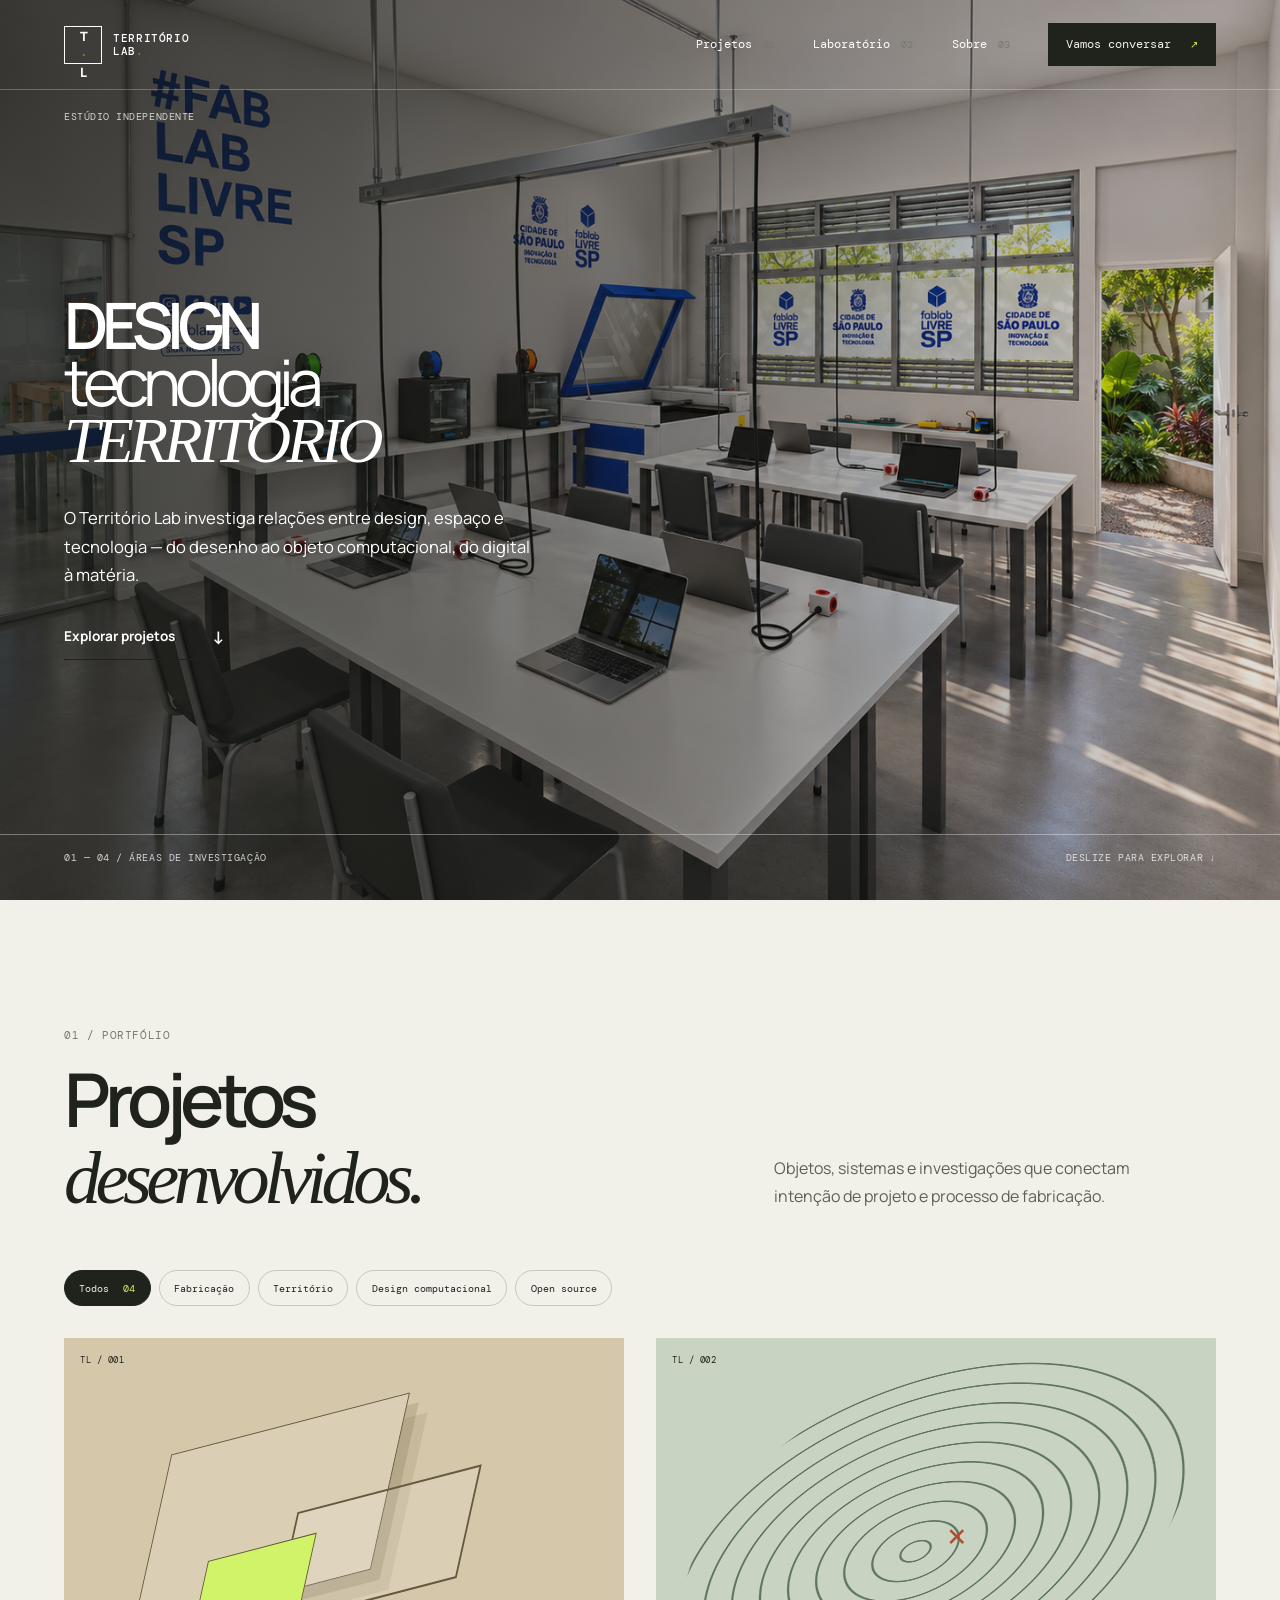
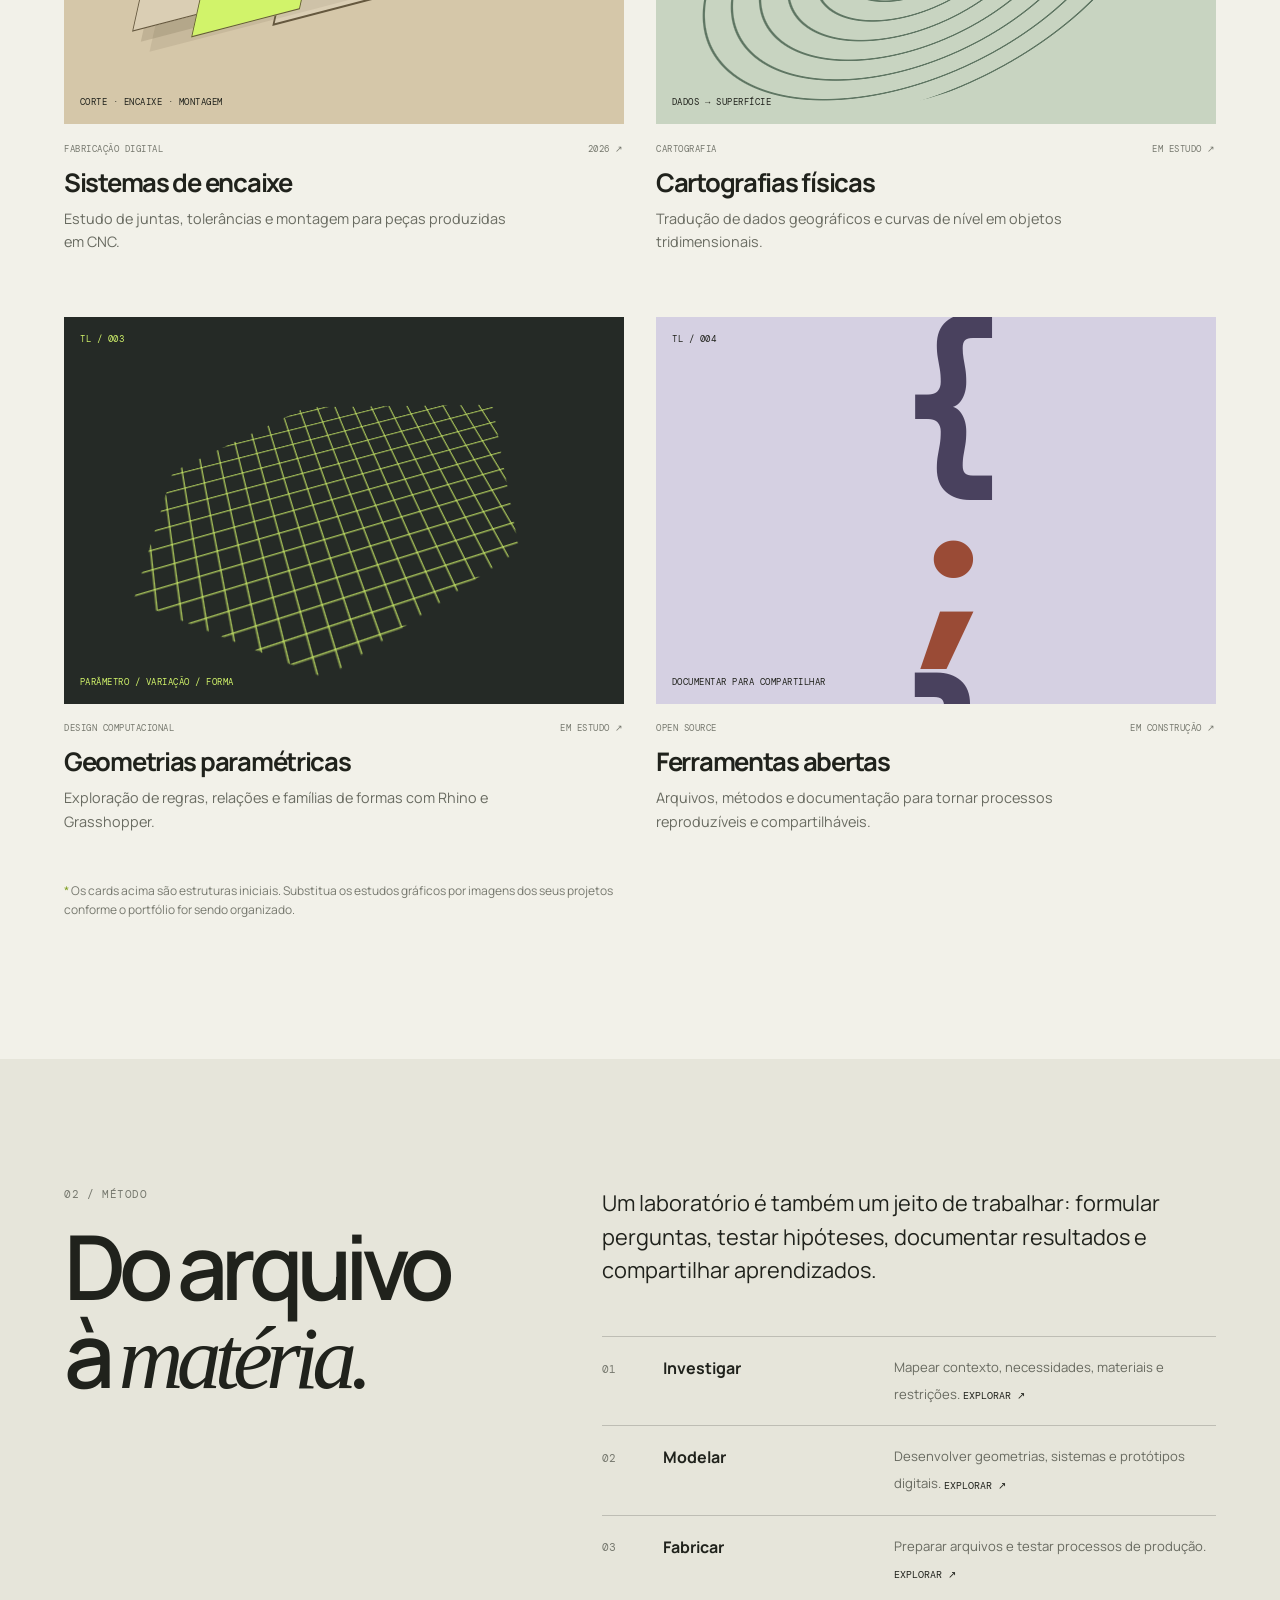
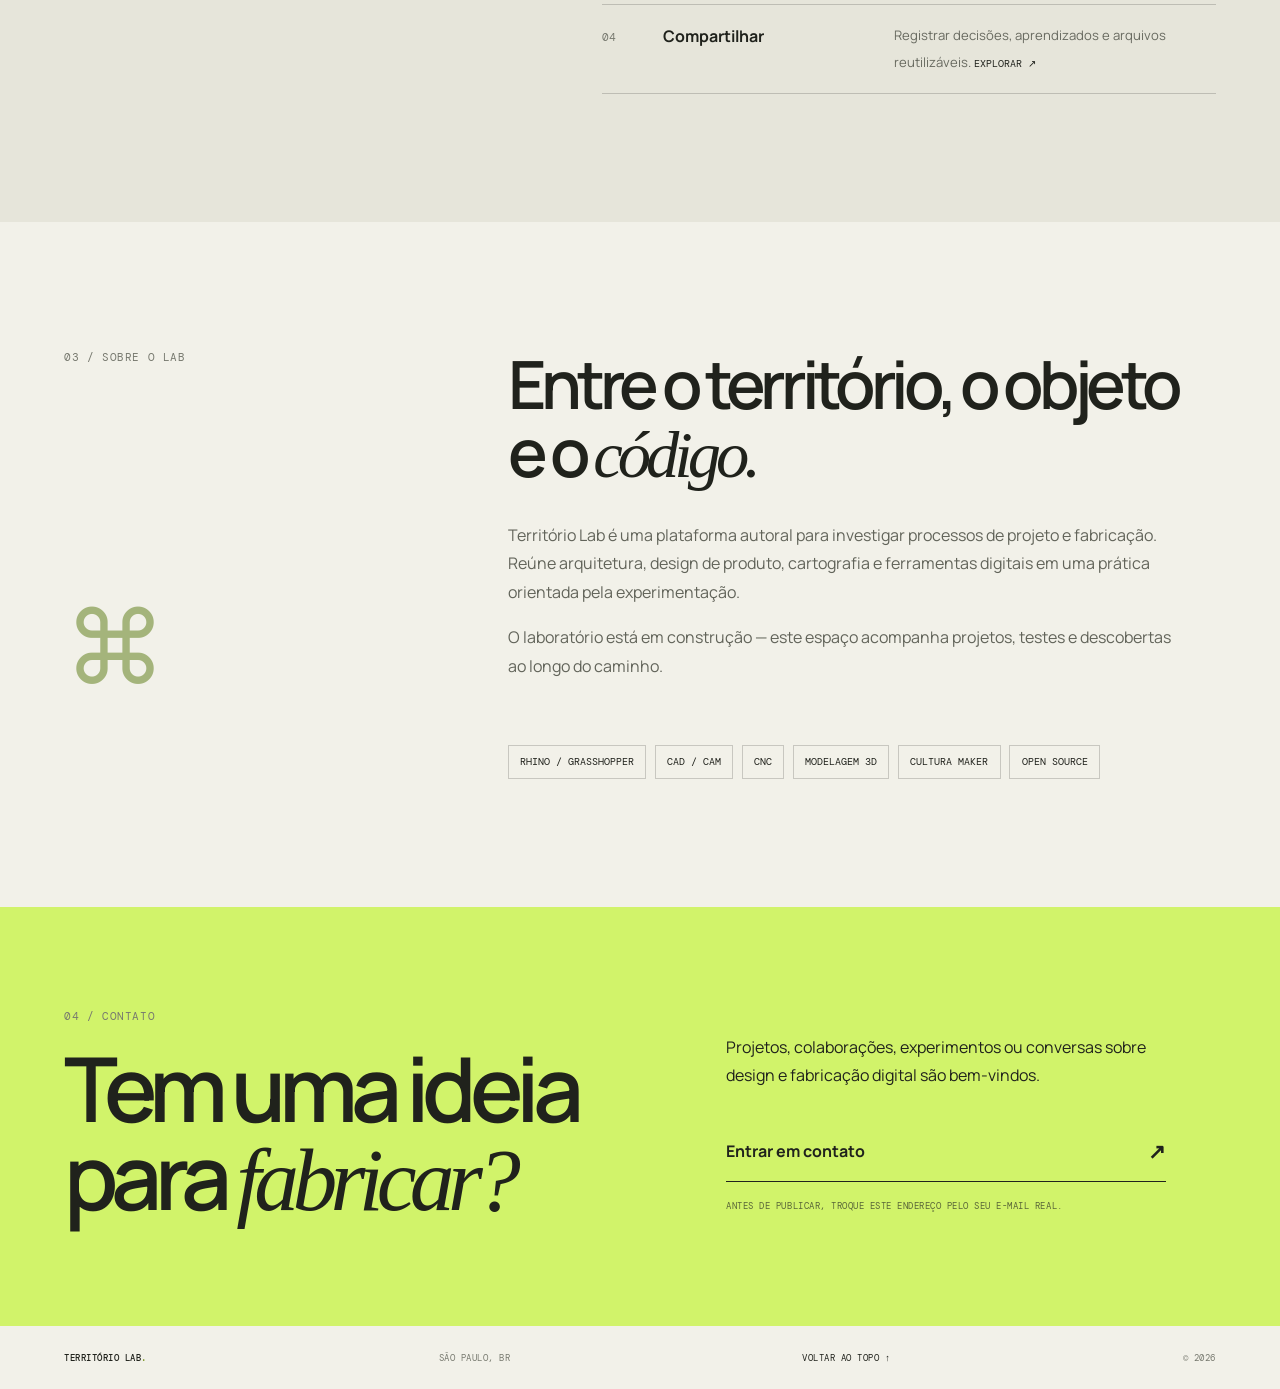
==== index.html @ dcf8004b "Update index.html" ====
<!doctype html>
<html lang="pt-BR">
<head>
  <meta charset="utf-8">
  <meta name="viewport" content="width=device-width, initial-scale=1">
  <meta name="description" content="Território Lab — estúdio independente de design, fabricação digital e experimentação computacional.">
  <meta name="theme-color" content="#171914">
  <title>Território Lab — Design, território e fabricação</title>
  <link rel="stylesheet" href="style.css">
  <script src="script.js" defer></script>
</head>
<body>
  <a class="skip-link" href="#conteudo">Pular para o conteúdo</a>

  <header class="site-header">
    <a class="brand" href="#inicio" aria-label="Território Lab — início">
      <span class="brand-mark" aria-hidden="true">T<span>·</span>L</span>
      <span class="brand-name">TERRITÓRIO<br>LAB<span class="brand-period">.</span></span>
    </a>

    <button class="menu-toggle" type="button" aria-expanded="false" aria-controls="site-nav">
      <span class="menu-toggle-lines" aria-hidden="true"></span>
      <span class="sr-only">Abrir menu</span>
    </button>

    <nav class="site-nav" id="site-nav" aria-label="Navegação principal">
      <a href="#projetos">Projetos <span>01</span></a>
      <a href="#laboratorio">Laboratório <span>02</span></a>
      <a href="#sobre">Sobre <span>03</span></a>
      <a class="nav-contact" href="#contato">Vamos conversar <span aria-hidden="true">↗</span></a>
    </nav>
  </header>

  <main id="conteudo">
    <section class="hero section-shell" id="inicio">
      <div class="hero-topline"><span>ESTÚDIO INDEPENDENTE</span></div>
      <div class="hero-grid">
        <div class="hero-copy">
          <h1>DESIGN<br><span>tecnologia</span><br><em>TERRITÓRIO</em></h1>
          <p class="hero-description">O Território Lab investiga relações entre design, espaço e tecnologia — do desenho ao objeto computacional, do digital à matéria.</p>
          <a class="text-link" href="#projetos">Explorar projetos <span aria-hidden="true">↓</span></a>
        </div>
      </div>
      <div class="hero-bottomline"><span>01 — 04 / ÁREAS DE INVESTIGAÇÃO</span><span>DESLIZE PARA EXPLORAR <span aria-hidden="true">↓</span></span></div>
    </section>

    <section class="projects section-shell section-block" id="projetos">
      <div class="section-heading">
        <div><p class="eyebrow">01 / PORTFÓLIO</p><h2>Projetos<em><br>desenvolvidos.</em></h2></div>
        <p class="section-intro">Objetos, sistemas e investigações que conectam intenção de projeto e processo de fabricação.</p>
      </div>

      <div class="project-filters" role="group" aria-label="Filtrar projetos por área">
        <button class="filter-button is-active" type="button" data-filter="todos" aria-pressed="true">Todos <span>04</span></button>
        <button class="filter-button" type="button" data-filter="espaços STEAM" aria-pressed="false">Fabricação</button>
        <button class="filter-button" type="button" data-filter="fabricação CNC" aria-pressed="false">Território</button>
        <button class="filter-button" type="button" data-filter="inovação" aria-pressed="false">Design computacional</button>
        <button class="filter-button" type="button" data-filter="dados" aria-pressed="false">Open source</button>
      </div>

      <div class="project-grid" id="project-grid">
        <article class="project-card" data-category="espaços STEAM">
          <a class="project-link" href="projetos/sistemas-de-encaixe.html" aria-label="Saiba mais sobre sistemas de encaixe CNC">
            <div class="project-art art-cnc"><span class="art-index">TL / 001</span><div class="cnc-shape shape-a"></div><div class="cnc-shape shape-b"></div><div class="cnc-shape shape-c"></div><span class="art-caption">CORTE · ENCAIXE · MONTAGEM</span></div>
            <div class="project-meta"><span>FABRICAÇÃO DIGITAL</span><span>2026 ↗</span></div>
            <h3>Sistemas de encaixe</h3><p>Estudo de juntas, tolerâncias e montagem para peças produzidas em CNC.</p>
          </a>
        </article>
        <article class="project-card" data-category="fabricação CNC">
          <a class="project-link" href="projetos/cartografias-fisicas.html" aria-label="Saiba mais sobre cartografias físicas">
            <div class="project-art art-map"><span class="art-index">TL / 002</span><div class="map-rings"></div><span class="map-pin">×</span><span class="art-caption">DADOS → SUPERFÍCIE</span></div>
            <div class="project-meta"><span>CARTOGRAFIA</span><span>EM ESTUDO ↗</span></div>
            <h3>Cartografias físicas</h3><p>Tradução de dados geográficos e curvas de nível em objetos tridimensionais.</p>
          </a>
        </article>
        <article class="project-card" data-category="inovação">
          <a class="project-link" href="projetos/geometrias-parametricas.html" aria-label="Saiba mais sobre geometrias paramétricas">
            <div class="project-art art-parametric"><span class="art-index">TL / 003</span><div class="parametric-grid"></div><span class="art-caption">PARÂMETRO / VARIAÇÃO / FORMA</span></div>
            <div class="project-meta"><span>DESIGN COMPUTACIONAL</span><span>EM ESTUDO ↗</span></div>
            <h3>Geometrias paramétricas</h3><p>Exploração de regras, relações e famílias de formas com Rhino e Grasshopper.</p>
          </a>
        </article>
        <article class="project-card" data-category="dados">
          <a class="project-link" href="projetos/ferramentas-abertas.html" aria-label="Saiba mais sobre ferramentas abertas">
            <div class="project-art art-open"><span class="art-index">TL / 004</span><div class="open-symbol">{<span>;</span>}</div><span class="art-caption">DOCUMENTAR PARA COMPARTILHAR</span></div>
            <div class="project-meta"><span>OPEN SOURCE</span><span>EM CONSTRUÇÃO ↗</span></div>
            <h3>Ferramentas abertas</h3><p>Arquivos, métodos e documentação para tornar processos reproduzíveis e compartilháveis.</p>
          </a>
        </article>
      </div>
      <p class="projects-note"><span class="note-marker">*</span> Os cards acima são estruturas iniciais. Substitua os estudos gráficos por imagens dos seus projetos conforme o portfólio for sendo organizado.</p>
    </section>

    <section class="lab-section section-block" id="laboratorio">
      <div class="section-shell lab-layout">
        <div><p class="eyebrow">02 / MÉTODO</p><h2>Do arquivo<br>à <em>matéria.</em></h2></div>
        <div class="lab-content"><p class="lab-lead">Um laboratório é também um jeito de trabalhar: formular perguntas, testar hipóteses, documentar resultados e compartilhar aprendizados.</p>
          <div class="method-list">
            <a href="laboratorio/investigacao.html"><span>01</span><h3>Investigar</h3><p>Mapear contexto, necessidades, materiais e restrições. <b>Explorar ↗</b></p></a>
            <a href="laboratorio/modelagem.html"><span>02</span><h3>Modelar</h3><p>Desenvolver geometrias, sistemas e protótipos digitais. <b>Explorar ↗</b></p></a>
            <a href="laboratorio/fabricacao.html"><span>03</span><h3>Fabricar</h3><p>Preparar arquivos e testar processos de produção. <b>Explorar ↗</b></p></a>
            <a href="laboratorio/documentacao-aberta.html"><span>04</span><h3>Compartilhar</h3><p>Registrar decisões, aprendizados e arquivos reutilizáveis. <b>Explorar ↗</b></p></a>
          </div>
        </div>
      </div>
    </section>

    <section class="about section-shell section-block" id="sobre">
      <div class="about-index"><span class="eyebrow">03 / SOBRE O LAB</span><span class="about-symbol" aria-hidden="true">⌘</span></div>
      <div class="about-copy"><h2>Entre o território, o objeto e o <em>código.</em></h2><p>Território Lab é uma plataforma autoral para investigar processos de projeto e fabricação. Reúne arquitetura, design de produto, cartografia e ferramentas digitais em uma prática orientada pela experimentação.</p><p>O laboratório está em construção — este espaço acompanha projetos, testes e descobertas ao longo do caminho.</p></div>
      <div class="about-tags"><span>RHINO / GRASSHOPPER</span><span>CAD / CAM</span><span>CNC</span><span>MODELAGEM 3D</span><span>CULTURA MAKER</span><span>OPEN SOURCE</span></div>
    </section>

    <section class="contact-section" id="contato">
      <div class="section-shell contact-layout"><div><p class="eyebrow">04 / CONTATO</p><h2>Tem uma ideia<br>para <em>fabricar?</em></h2></div><div class="contact-copy"><p>Projetos, colaborações, experimentos ou conversas sobre design e fabricação digital são bem-vindos.</p><a class="contact-link" href="mailto:contato@territoriolab.com.br">Entrar em contato <span aria-hidden="true">↗</span></a><p class="contact-hint">Antes de publicar, troque este endereço pelo seu e-mail real.</p></div></div>
    </section>
  </main>

  <footer class="site-footer section-shell"><a class="footer-brand" href="#inicio">TERRITÓRIO LAB<span>.</span></a><span>SÃO PAULO, BR</span><a href="#inicio">VOLTAR AO TOPO ↑</a><span>© <span id="current-year">2026</span></span></footer>
</body>
</html>
---- style.css ----
@import url('https://fonts.googleapis.com/css2?family=DM+Mono:wght@400;500&family=Manrope:wght@400;500;600;700;800&display=swap');

:root{--ink:#20221c;--paper:#f2f1e9;--paper-deep:#e6e5da;--lime:#d1f36a;--muted:#77796f;--line:rgba(32,34,28,.2);--mono:'DM Mono',monospace;--sans:'Manrope',Arial,sans-serif;--gutter:clamp(1.2rem,5vw,5.5rem);}
*{box-sizing:border-box}html{scroll-behavior:smooth;scroll-padding-top:6rem}body{margin:0;background:var(--paper);color:var(--ink);font-family:var(--sans);-webkit-font-smoothing:antialiased}a{color:inherit;text-decoration:none}button{font:inherit}.section-shell{width:min(100%,1600px);margin-inline:auto;padding-inline:var(--gutter)}.section-block{padding-block:clamp(5rem,10vw,9rem)}.sr-only{position:absolute;width:1px;height:1px;padding:0;margin:-1px;overflow:hidden;clip:rect(0,0,0,0);white-space:nowrap;border:0}.skip-link{position:absolute;top:-5rem;left:1rem;background:var(--lime);padding:.8rem;z-index:100}.skip-link:focus{top:1rem}.eyebrow,.hero-topline,.hero-bottomline,.project-meta,.art-index,.art-caption,.project-filters,.site-footer,.visual-label,.coord,.brand-name,.contact-hint{font-family:var(--mono);font-size:.68rem;letter-spacing:.055em;text-transform:uppercase}.site-header{height:90px;padding-inline:var(--gutter);display:flex;align-items:center;justify-content:space-between;border-bottom:1px solid var(--line);position:relative;z-index:10}.brand{display:flex;align-items:center;gap:.7rem}.brand-mark{width:38px;height:38px;border:1px solid var(--ink);display:grid;place-items:center;font-size:.8rem;font-weight:800;letter-spacing:-.08em}.brand-mark span,.brand-period,.footer-brand span{color:#75921c}.brand-name{font-size:.69rem;line-height:1.15;font-weight:500}.site-nav{display:flex;align-items:center;gap:clamp(1rem,3vw,3rem)}.site-nav>a{font-family:var(--mono);font-size:.72rem}.site-nav>a span{color:var(--muted);font-size:.6rem;margin-left:.25rem}.site-nav .nav-contact{background:var(--ink);color:var(--paper);padding:.9rem 1.1rem}.site-nav .nav-contact span{color:var(--lime);margin-left:.8rem}.menu-toggle{display:none;background:none;border:0}.hero{padding-top:1.25rem}.hero-topline,.hero-bottomline{display:flex;justify-content:space-between;gap:1rem;color:var(--muted);font-size:.61rem}.live-dot:before{content:'';display:inline-block;width:6px;height:6px;border-radius:50%;background:#91b72e;margin:0 .5rem .05rem 0}.hero-grid{display:grid;grid-template-columns:1.05fr .95fr;gap:clamp(2rem,6vw,7rem);align-items:center;padding-block:clamp(3rem,7vw,7rem)}.hero-copy{padding-block:1rem}.hero-copy .eyebrow{margin-bottom:1.6rem}.hero h1{font-size:clamp(4rem,9.3vw,9rem);line-height:.88;letter-spacing:-.095em;font-weight:600;margin:0}.hero h1 span{font-weight:400}.hero h1 em,.section-heading h2 em,.lab-layout h2 em,.about-copy h2 em,.contact-layout h2 em{font-family:Georgia,serif;font-weight:400;letter-spacing:-.075em}.hero-description{font-size:clamp(1rem,1.3vw,1.15rem);line-height:1.7;max-width:470px;margin:2.2rem 0}.text-link{display:inline-flex;align-items:center;gap:2.3rem;border-bottom:1px solid var(--ink);padding-bottom:.65rem;font-size:.85rem;font-weight:700}.text-link span{font-size:1.1rem}.hero-visual{height:clamp(360px,42vw,590px);position:relative;overflow:hidden;background:var(--ink);color:var(--lime);isolation:isolate}.hero-visual:before{content:'';position:absolute;inset:0;background-image:linear-gradient(rgba(209,243,106,.09) 1px,transparent 1px),linear-gradient(90deg,rgba(209,243,106,.09) 1px,transparent 1px);background-size:26px 26px;mask-image:linear-gradient(135deg,black,transparent 90%)}.visual-label{position:absolute;z-index:3;font-size:.57rem}.label-top{top:1.2rem;left:1.2rem}.label-bottom{bottom:1.2rem;left:1.2rem}.contour{position:absolute;width:85%;aspect-ratio:1;border:1px solid var(--lime);border-radius:44% 56% 62% 38% / 45% 35% 65% 55%;left:12%;top:17%;transform:rotate(28deg)}.contour-one{box-shadow:0 0 0 18px rgba(209,243,106,.03),0 0 0 36px rgba(209,243,106,.03)}.contour-two{width:70%;left:20%;top:24%;transform:rotate(65deg);border-radius:53% 47% 34% 66% / 59% 42% 58% 41%}.contour-three{width:53%;left:29%;top:33%;transform:rotate(-15deg);border-radius:60% 40% 53% 47% / 36% 61% 39% 64%}.axis{position:absolute;background:rgba(209,243,106,.45)}.axis-x{height:1px;left:0;right:0;top:53%}.axis-y{width:1px;top:0;bottom:0;left:53%}.coord{position:absolute;font-size:.58rem}.coord-a{top:53.5%;left:1rem}.coord-b{right:1rem;top:1.2rem;writing-mode:vertical-rl}.visual-cross{position:absolute;font-size:1.3rem}.cross-a{top:22%;left:25%}.cross-b{bottom:24%;right:21%}.visual-stamp{position:absolute;right:1.4rem;bottom:1.5rem;border:1px solid var(--lime);width:75px;height:75px;display:flex;align-items:center;justify-content:center;flex-direction:column;font-size:1.3rem;line-height:1;font-weight:700;transform:rotate(-8deg)}.visual-stamp small{font: .48rem var(--mono);margin-top:.4rem}.hero-bottomline{padding-block:1rem;border-top:1px solid var(--line)}.section-heading{display:grid;grid-template-columns:1.2fr .8fr;gap:3rem;align-items:end;margin-bottom:3.5rem}.eyebrow{color:var(--muted);margin:0 0 1.3rem}.section-heading h2,.lab-layout h2,.contact-layout h2{font-size:clamp(2.7rem,5.8vw,5.6rem);letter-spacing:-.08em;line-height:.98;font-weight:600;margin:0}.section-intro{max-width:390px;line-height:1.75;color:#5e6057;margin:0 0 .25rem}.project-filters{display:flex;flex-wrap:wrap;gap:.5rem;margin-bottom:2rem}.filter-button{border:1px solid var(--line);background:transparent;padding:.65rem .9rem;border-radius:99px;font-size:.65rem;cursor:pointer;color:var(--ink)}.filter-button span{color:var(--muted);margin-left:.5rem}.filter-button:hover,.filter-button.is-active{background:var(--ink);color:var(--paper);border-color:var(--ink)}.filter-button.is-active span{color:var(--lime)}.project-grid{display:grid;grid-template-columns:repeat(2,minmax(0,1fr));gap:3.5rem 1.25rem}.project-card{min-width:0}.project-card[hidden]{display:none}.project-link{display:block}.project-art{aspect-ratio:1.35;position:relative;overflow:hidden;background:#d9d9ca}.art-index{position:absolute;left:1rem;top:1rem;z-index:2;font-size:.58rem}.art-caption{position:absolute;bottom:1rem;left:1rem;z-index:2;font-size:.56rem}.art-cnc{background:#d5c7a9}.cnc-shape{position:absolute;border:1px solid #65583e;background:rgba(255,255,255,.12);transform:skewY(-27deg) rotate(14deg)}.shape-a{width:44%;height:42%;left:15%;top:24%;box-shadow:12px 12px 0 rgba(76,63,38,.15),24px 24px 0 rgba(76,63,38,.1)}.shape-b{width:34%;height:27%;left:39%;top:40%;border-width:2px}.shape-c{width:20%;height:18%;left:24%;top:55%;background:var(--lime);border-color:#65583e}.art-map{background:#c8d4c1}.map-rings{position:absolute;inset:10%;border-radius:50%;background:repeating-radial-gradient(ellipse at 45% 53%,transparent 0 12px,rgba(38,67,48,.65) 13px 14px,transparent 15px 25px);transform:rotate(-25deg) scaleX(1.2)}.map-pin{position:absolute;left:52%;top:44%;font-size:2.5rem;color:#b54b2b}.art-parametric{background:#252a26;color:var(--lime)}.parametric-grid{position:absolute;inset:13%;background:repeating-linear-gradient(0deg,transparent 0 18px,rgba(209,243,106,.7) 19px 20px),repeating-linear-gradient(90deg,transparent 0 18px,rgba(209,243,106,.7) 19px 20px);clip-path:polygon(50% 0,100% 22%,85% 82%,35% 100%,0 60%,12% 15%);transform:perspective(400px) rotateX(28deg) rotateZ(-18deg)}.art-open{background:#d5d0e2}.open-symbol{position:absolute;inset:0;display:grid;place-items:center;font:600 clamp(6rem,14vw,12rem)/1 var(--mono);letter-spacing:-.15em;color:#49415e}.open-symbol span{color:#9a4b36}.project-meta{display:flex;justify-content:space-between;gap:1rem;color:var(--muted);font-size:.58rem;margin-top:1.15rem}.project-card h3{font-size:clamp(1.3rem,2vw,1.8rem);letter-spacing:-.05em;margin:.65rem 0 .45rem}.project-card p{color:#696b61;line-height:1.6;font-size:.9rem;max-width:460px;margin:0}.project-link:hover h3{text-decoration:underline;text-decoration-thickness:1px;text-underline-offset:4px}.projects-note{font-size:.75rem;color:var(--muted);line-height:1.6;margin-top:3rem;max-width:600px}.note-marker{color:#7d9e20}.lab-section{background:var(--paper-deep)}.lab-layout{display:grid;grid-template-columns:.8fr 1.2fr;gap:clamp(3rem,10vw,10rem)}.lab-layout h2{font-size:clamp(3.5rem,7vw,7rem)}.lab-lead{font-size:clamp(1.1rem,1.7vw,1.5rem);line-height:1.55;max-width:650px;margin:0 0 3rem}.method-list{border-top:1px solid var(--line)}.method-list>div{display:grid;grid-template-columns:45px .8fr 1.2fr;gap:1rem;align-items:start;padding:1.25rem 0;border-bottom:1px solid var(--line)}.method-list>div>span{font: .68rem var(--mono);color:var(--muted);padding-top:.3rem}.method-list h3{font-size:1rem;margin:0}.method-list p{font-size:.82rem;color:#686a60;line-height:1.6;margin:0}.about{display:grid;grid-template-columns:.65fr 1.35fr;gap:2rem 8vw}.about-index{display:flex;flex-direction:column;justify-content:space-between;align-items:flex-start}.about-symbol{font-size:clamp(4rem,8vw,8rem);font-weight:400;color:#a4b47b;line-height:1}.about-copy h2{font-size:clamp(2.5rem,5.2vw,5rem);line-height:1.02;letter-spacing:-.08em;font-weight:600;margin:0 0 2rem}.about-copy p{font-size:1rem;line-height:1.8;color:#62645a;max-width:670px}.about-tags{grid-column:2;display:flex;flex-wrap:wrap;gap:.55rem;margin-top:1rem}.about-tags span{font: .61rem var(--mono);border:1px solid var(--line);padding:.6rem .7rem}.contact-section{background:var(--lime);padding-block:clamp(4rem,8vw,8rem)}.contact-layout{display:grid;grid-template-columns:1.1fr .9fr;gap:4rem;align-items:end}.contact-layout h2{font-size:clamp(3.5rem,7vw,7rem)}.contact-copy>p{max-width:440px;line-height:1.75}.contact-link{display:flex;justify-content:space-between;align-items:center;border-bottom:1px solid var(--ink);padding:1rem 0;font-weight:700;max-width:440px;margin-top:2rem}.contact-link span{font-size:1.3rem}.contact-hint{font-size:.58rem!important;color:#596638;margin-top:1rem}.site-footer{display:flex;justify-content:space-between;align-items:center;gap:1rem;flex-wrap:wrap;padding-block:1.6rem;font-size:.58rem;color:var(--muted)}.footer-brand{color:var(--ink);font-weight:500}.site-footer>a:last-of-type{color:var(--ink)}
@media(min-width:1200px){.project-grid{gap:4rem 2rem}.project-art{aspect-ratio:1.45}}
@media(max-width:760px){.site-header{height:74px}.menu-toggle{display:block;width:42px;height:42px;position:relative;z-index:12}.menu-toggle-lines,.menu-toggle-lines:before,.menu-toggle-lines:after{display:block;width:22px;height:1px;background:var(--ink);position:absolute;left:10px;content:'';transition:transform .2s}.menu-toggle-lines{top:20px}.menu-toggle-lines:before{left:0;top:-6px}.menu-toggle-lines:after{left:0;top:6px}.menu-toggle[aria-expanded=true] .menu-toggle-lines{background:transparent}.menu-toggle[aria-expanded=true] .menu-toggle-lines:before{top:0;transform:rotate(45deg)}.menu-toggle[aria-expanded=true] .menu-toggle-lines:after{top:0;transform:rotate(-45deg)}.site-nav{display:none;position:absolute;top:73px;left:0;right:0;padding:1.5rem var(--gutter) 2rem;background:var(--paper);border-bottom:1px solid var(--line);align-items:stretch;gap:1.5rem;flex-direction:column}.site-nav.is-open{display:flex}.site-nav>a{font-size:.8rem}.site-nav .nav-contact{text-align:center}.hero-topline span:nth-child(2){display:none}.hero-grid{grid-template-columns:1fr;gap:2.5rem;padding-block:3.5rem}.hero h1{font-size:clamp(4.4rem,17vw,7rem)}.hero-visual{height:min(105vw,470px)}.hero-bottomline span:last-child{display:none}.section-heading{grid-template-columns:1fr;gap:1.4rem;margin-bottom:2.5rem}.section-heading h2{font-size:clamp(2.8rem,11vw,4.7rem)}.project-grid{gap:2.7rem 1rem}.project-art{aspect-ratio:1.05}.art-caption{font-size:.48rem;max-width:80%}.project-meta{font-size:.5rem;flex-wrap:wrap}.project-card h3{font-size:1.2rem}.project-card p{font-size:.82rem}.project-filters{gap:.4rem}.filter-button{font-size:.59rem;padding:.6rem .7rem}.lab-layout{grid-template-columns:1fr;gap:2.5rem}.lab-layout h2{font-size:clamp(4rem,15vw,6rem)}.method-list>div{grid-template-columns:30px 1fr;gap:.7rem}.method-list p{grid-column:2}.about{grid-template-columns:1fr;gap:2rem}.about-index{flex-direction:row;align-items:center}.about-symbol{font-size:3.5rem}.about-copy h2{font-size:clamp(2.8rem,11vw,4.8rem)}.about-tags{grid-column:1}.contact-layout{grid-template-columns:1fr;gap:2rem}.contact-layout h2{font-size:clamp(4rem,14vw,6rem)}.site-footer{display:grid;grid-template-columns:1fr 1fr;line-height:1.7}.site-footer span:nth-child(2){text-align:right}.site-footer>a:last-of-type{text-align:left}}
@media(max-width:430px){.project-grid{grid-template-columns:1fr}.project-art{aspect-ratio:1.25}.hero-topline,.hero-bottomline{font-size:.53rem}.hero h1{font-size:clamp(4rem,18vw,5.5rem)}.brand-mark{width:34px;height:34px}}
@media(prefers-reduced-motion:reduce){html{scroll-behavior:auto}*,*::before,*::after{transition:none!important;animation:none!important}}


/* Páginas internas de projetos e laboratório */
.detail-hero{padding-top:1.25rem}
.detail-breadcrumb{display:flex;gap:.65rem;align-items:center;flex-wrap:wrap;padding:1.2rem 0;border-bottom:1px solid var(--line);font: .65rem var(--mono);text-transform:uppercase;color:var(--muted)}
.detail-breadcrumb a{color:var(--ink)}
.detail-heading{display:grid;grid-template-columns:1fr .55fr;gap:3rem;align-items:end;padding-block:clamp(3rem,7vw,6rem)}
.detail-heading h1{font-size:clamp(3.3rem,8vw,8rem);letter-spacing:-.09em;line-height:.92;font-weight:600;margin:0}
.detail-heading h1 em{font-family:Georgia,serif;font-weight:400}
.detail-summary{font-size:clamp(1rem,1.5vw,1.25rem);line-height:1.7;color:#5e6057;max-width:480px}
.detail-visual{position:relative;min-height:clamp(300px,52vw,680px);overflow:hidden}
.detail-visual .project-art{position:absolute;inset:0;width:100%;height:100%;aspect-ratio:auto}
.detail-visual .art-caption{font-size:.68rem}
.detail-meta{display:grid;grid-template-columns:repeat(4,minmax(0,1fr));border-bottom:1px solid var(--line);border-top:1px solid var(--line);margin-bottom:clamp(4rem,8vw,8rem)}
.detail-meta div{padding:1.2rem 1rem 1.2rem 0;border-right:1px solid var(--line)}
.detail-meta div+div{padding-left:1rem}
.detail-meta div:last-child{border-right:0}
.detail-meta dt{font: .6rem var(--mono);color:var(--muted);text-transform:uppercase;margin-bottom:.55rem}
.detail-meta dd{margin:0;font-size:.86rem;line-height:1.5}
.detail-body{display:grid;grid-template-columns:.6fr 1.4fr;gap:clamp(2rem,8vw,8rem);padding-bottom:clamp(4rem,9vw,9rem)}
.detail-side{font: .65rem var(--mono);text-transform:uppercase;color:var(--muted)}
.detail-copy h2{font-size:clamp(2rem,4vw,3.5rem);letter-spacing:-.07em;line-height:1.05;margin:0 0 1.5rem}
.detail-copy p{font-size:1rem;line-height:1.85;color:#5e6057;max-width:760px}
.detail-callout{border-left:3px solid #91b72e;padding:1rem 1.4rem;margin:2rem 0;background:rgba(209,243,106,.15);line-height:1.7}
.detail-gallery{display:grid;grid-template-columns:1fr 1fr;gap:1rem;margin:2.5rem 0 1rem}
.detail-gallery .project-art{aspect-ratio:1.2}
.detail-gallery .gallery-wide{grid-column:1/-1;aspect-ratio:1.9}
.detail-caption{font: .6rem var(--mono);text-transform:uppercase;color:var(--muted);margin:.65rem 0 0}
.detail-next{display:flex;justify-content:space-between;align-items:center;gap:1rem;border-top:1px solid var(--line);padding-block:2rem;margin-bottom:3rem}
.detail-next a{font-weight:700}
.detail-next a:hover{text-decoration:underline;text-underline-offset:5px}
.detail-cta{background:var(--lime);padding:clamp(2rem,5vw,4rem);display:flex;justify-content:space-between;align-items:center;gap:2rem;margin-bottom:4rem}
.detail-cta h2{font-size:clamp(2rem,4vw,3.5rem);letter-spacing:-.07em;line-height:1;margin:0}
.detail-cta a{font-weight:700;border-bottom:1px solid;padding-bottom:.5rem;white-space:nowrap}
.method-list>a{display:grid;grid-template-columns:45px .8fr 1.2fr;gap:1rem;align-items:start;padding:1.25rem 0;border-bottom:1px solid var(--line)}
.method-list>a>span{font: .68rem var(--mono);color:var(--muted);padding-top:.3rem}
.method-list>a h3{font-size:1rem;margin:0}
.method-list>a p{font-size:.82rem;color:#686a60;line-height:1.6;margin:0}
.method-list>a b{display:inline-block;color:var(--ink);font: .6rem var(--mono);text-transform:uppercase;margin-top:.7rem}
.method-list>a:hover h3{text-decoration:underline;text-underline-offset:4px}
@media(max-width:760px){.detail-heading{grid-template-columns:1fr;gap:1.2rem;padding-block:3rem}.detail-heading h1{font-size:clamp(3.5rem,15vw,6rem)}.detail-visual{min-height:95vw}.detail-meta{grid-template-columns:1fr 1fr}.detail-meta div{padding:1rem .5rem 1rem 0;border-bottom:1px solid var(--line)}.detail-meta div+div{padding-left:.7rem}.detail-meta div:nth-child(2){border-right:0}.detail-meta div:nth-child(3),.detail-meta div:nth-child(4){border-bottom:0}.detail-body{grid-template-columns:1fr;gap:1.2rem}.detail-gallery{gap:.6rem}.detail-gallery .project-art{aspect-ratio:1}.detail-gallery .gallery-wide{aspect-ratio:1.2}.detail-cta{align-items:flex-start;flex-direction:column}.method-list>a{grid-template-columns:30px 1fr;gap:.7rem}.method-list>a p{grid-column:2}}

.site-header{position:absolute;top:0;left:0;right:0;color:#fff;border-bottom-color:rgba(255,255,255,.25)}
.brand-mark{border-color:currentColor}
.hero{width:100%;max-width:none;margin:0;padding:calc(90px + 1.25rem) 0 1.25rem;min-height:100vh;min-height:100svh;display:flex;flex-direction:column;justify-content:space-between;color:#fff;background-image:linear-gradient(90deg,rgba(20,22,18,.78) 0%,rgba(20,22,18,.56) 42%,rgba(20,22,18,.12) 100%),url("imagens/render-jadim-paulistano-1.png");background-size:cover;background-position:center}
.hero-topline,.hero-bottomline{padding-inline:var(--gutter);color:rgba(255,255,255,.78)}
.hero-grid{grid-template-columns:minmax(0,1fr);flex:1;align-items:center;padding:clamp(4rem,8vw,8rem) var(--gutter)}
.hero h1{font-size:clamp(2.5rem,5vw,5rem)}
.hero-copy{max-width:760px}
.hero-copy .eyebrow{color:rgba(255,255,255,.78)}
.hero-bottomline{border-top-color:rgba(255,255,255,.35)}
@media(max-width:760px){.site-header{height:74px}.menu-toggle-lines,.menu-toggle-lines:before,.menu-toggle-lines:after{background:#fff}.site-nav{color:var(--ink)}.hero{margin-top:-74px;padding-top:calc(74px + 1.25rem);background-image:linear-gradient(0deg,rgba(20,22,18,.78) 0%,rgba(20,22,18,.45) 70%,rgba(20,22,18,.25) 100%),url("imagens/render-jadim-paulistano-1.png")}.hero-grid{padding-block:3.5rem}}
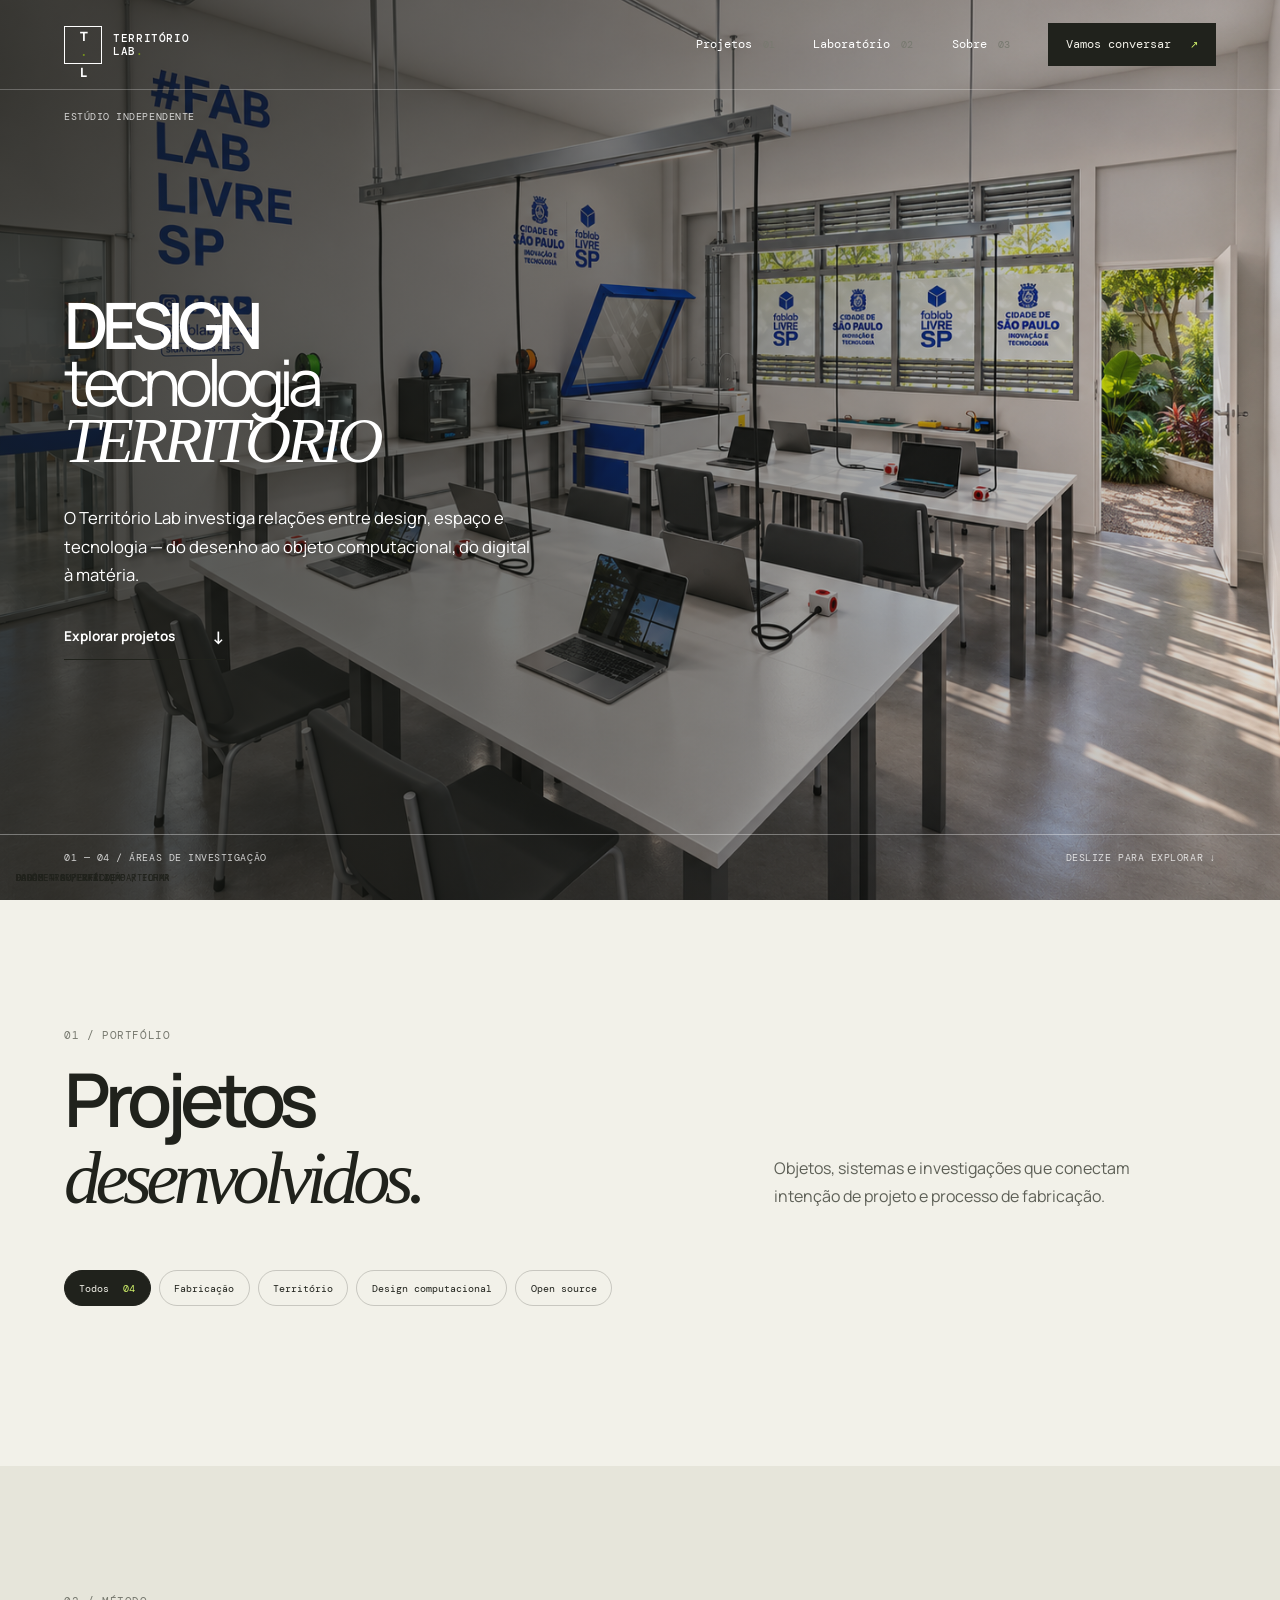
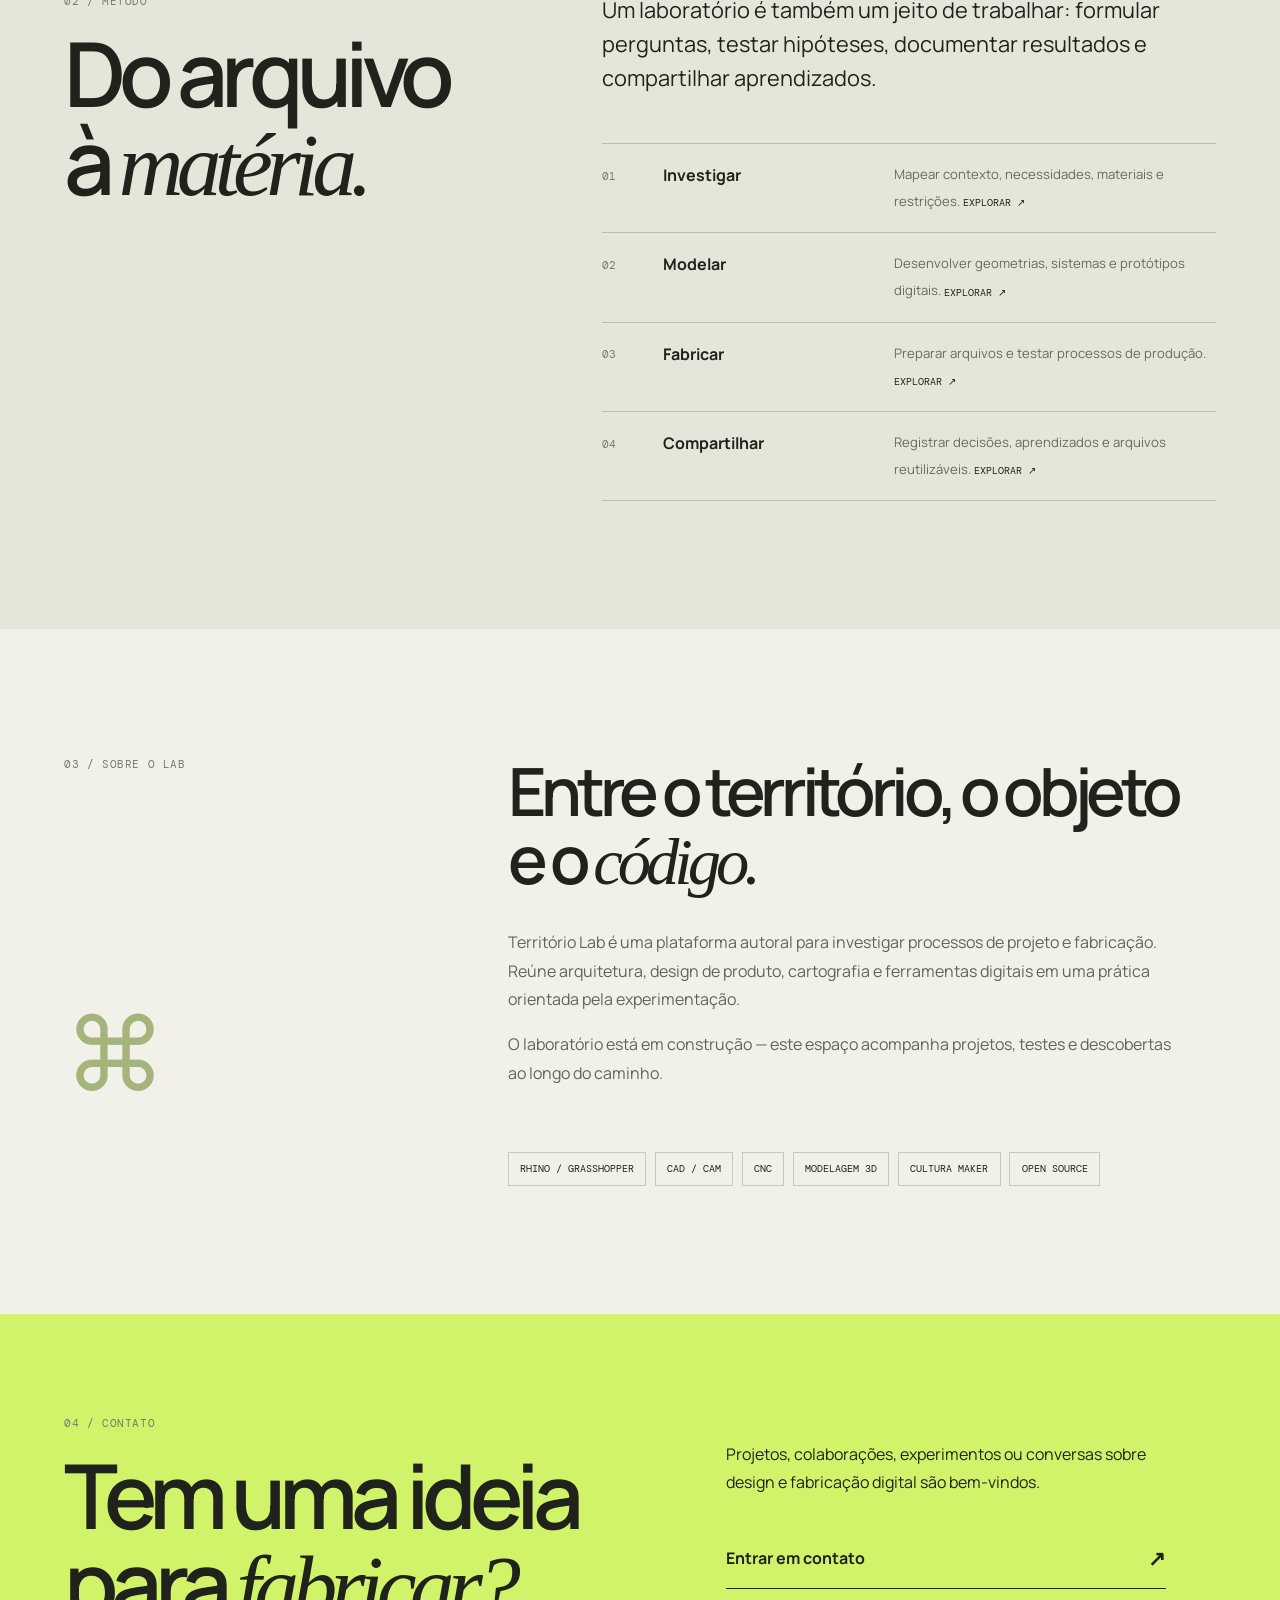
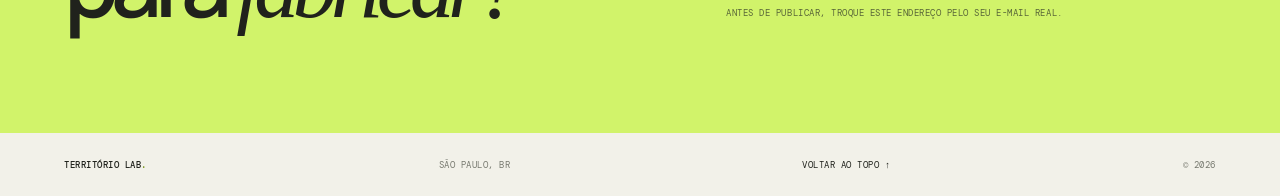
==== commit 7d9370a0: "Update index.html" ====
--- a/index.html
+++ b/index.html
@@ -54,41 +54,33 @@
         <button class="filter-button is-active" type="button" data-filter="todos" aria-pressed="true">Todos <span>04</span></button>
         <button class="filter-button" type="button" data-filter="espaços STEAM" aria-pressed="false">Fabricação</button>
         <button class="filter-button" type="button" data-filter="fabricação CNC" aria-pressed="false">Território</button>
-        <button class="filter-button" type="button" data-filter="inovação" aria-pressed="false">Design computacional</button>
-        <button class="filter-button" type="button" data-filter="dados" aria-pressed="false">Open source</button>
+        <button class="filter-button" type="button" data-filter="inovação e tecnologia" aria-pressed="false">Design computacional</button>
+        <button class="filter-button" type="button" data-filter="dados e território" aria-pressed="false">Open source</button>
       </div>
 
       <div class="project-grid" id="project-grid">
+
         <article class="project-card" data-category="espaços STEAM">
-          <a class="project-link" href="projetos/sistemas-de-encaixe.html" aria-label="Saiba mais sobre sistemas de encaixe CNC">
-            <div class="project-art art-cnc"><span class="art-index">TL / 001</span><div class="cnc-shape shape-a"></div><div class="cnc-shape shape-b"></div><div class="cnc-shape shape-c"></div><span class="art-caption">CORTE · ENCAIXE · MONTAGEM</span></div>
-            <div class="project-meta"><span>FABRICAÇÃO DIGITAL</span><span>2026 ↗</span></div>
-            <h3>Sistemas de encaixe</h3><p>Estudo de juntas, tolerâncias e montagem para peças produzidas em CNC.</p>
+          <a class="project-link" href="projetos/espaco-steam.html" aria-label="Saiba mais sobre os espaços STEAM">
+            <span class="art-caption">DADOS → SUPERFÍCIE</span></div>
           </a>
         </article>
         <article class="project-card" data-category="fabricação CNC">
-          <a class="project-link" href="projetos/cartografias-fisicas.html" aria-label="Saiba mais sobre cartografias físicas">
-            <div class="project-art art-map"><span class="art-index">TL / 002</span><div class="map-rings"></div><span class="map-pin">×</span><span class="art-caption">DADOS → SUPERFÍCIE</span></div>
-            <div class="project-meta"><span>CARTOGRAFIA</span><span>EM ESTUDO ↗</span></div>
-            <h3>Cartografias físicas</h3><p>Tradução de dados geográficos e curvas de nível em objetos tridimensionais.</p>
+          <a class="project-link" href="projetos/fabricacao-cnc.html" aria-label="Saiba mais sobre fabricação CNC">
+            <span class="art-caption">DADOS → SUPERFÍCIE</span></div>
           </a>
         </article>
-        <article class="project-card" data-category="inovação">
-          <a class="project-link" href="projetos/geometrias-parametricas.html" aria-label="Saiba mais sobre geometrias paramétricas">
-            <div class="project-art art-parametric"><span class="art-index">TL / 003</span><div class="parametric-grid"></div><span class="art-caption">PARÂMETRO / VARIAÇÃO / FORMA</span></div>
-            <div class="project-meta"><span>DESIGN COMPUTACIONAL</span><span>EM ESTUDO ↗</span></div>
-            <h3>Geometrias paramétricas</h3><p>Exploração de regras, relações e famílias de formas com Rhino e Grasshopper.</p>
+        <article class="project-card" data-category="inovação e tecnologia">
+          <a class="project-link" href="projetos/inovacao-e-tecnologia.html" aria-label="Saiba mais sobre Inovação e Tecnologia">
+            <span class="art-caption">PARÂMETRO / VARIAÇÃO / FORMA</span></div>
           </a>
         </article>
-        <article class="project-card" data-category="dados">
-          <a class="project-link" href="projetos/ferramentas-abertas.html" aria-label="Saiba mais sobre ferramentas abertas">
-            <div class="project-art art-open"><span class="art-index">TL / 004</span><div class="open-symbol">{<span>;</span>}</div><span class="art-caption">DOCUMENTAR PARA COMPARTILHAR</span></div>
-            <div class="project-meta"><span>OPEN SOURCE</span><span>EM CONSTRUÇÃO ↗</span></div>
-            <h3>Ferramentas abertas</h3><p>Arquivos, métodos e documentação para tornar processos reproduzíveis e compartilháveis.</p>
+        <article class="project-card" data-category="dados e território">
+          <a class="project-link" href="projetos/dados-e-territorio.html" aria-label="Saiba mais sobre dados e território">
+            <span class="art-caption">DOCUMENTAR PARA COMPARTILHAR</span></div>
           </a>
         </article>
-      </div>
-      <p class="projects-note"><span class="note-marker">*</span> Os cards acima são estruturas iniciais. Substitua os estudos gráficos por imagens dos seus projetos conforme o portfólio for sendo organizado.</p>
+      </div>      
     </section>
 
     <section class="lab-section section-block" id="laboratorio">
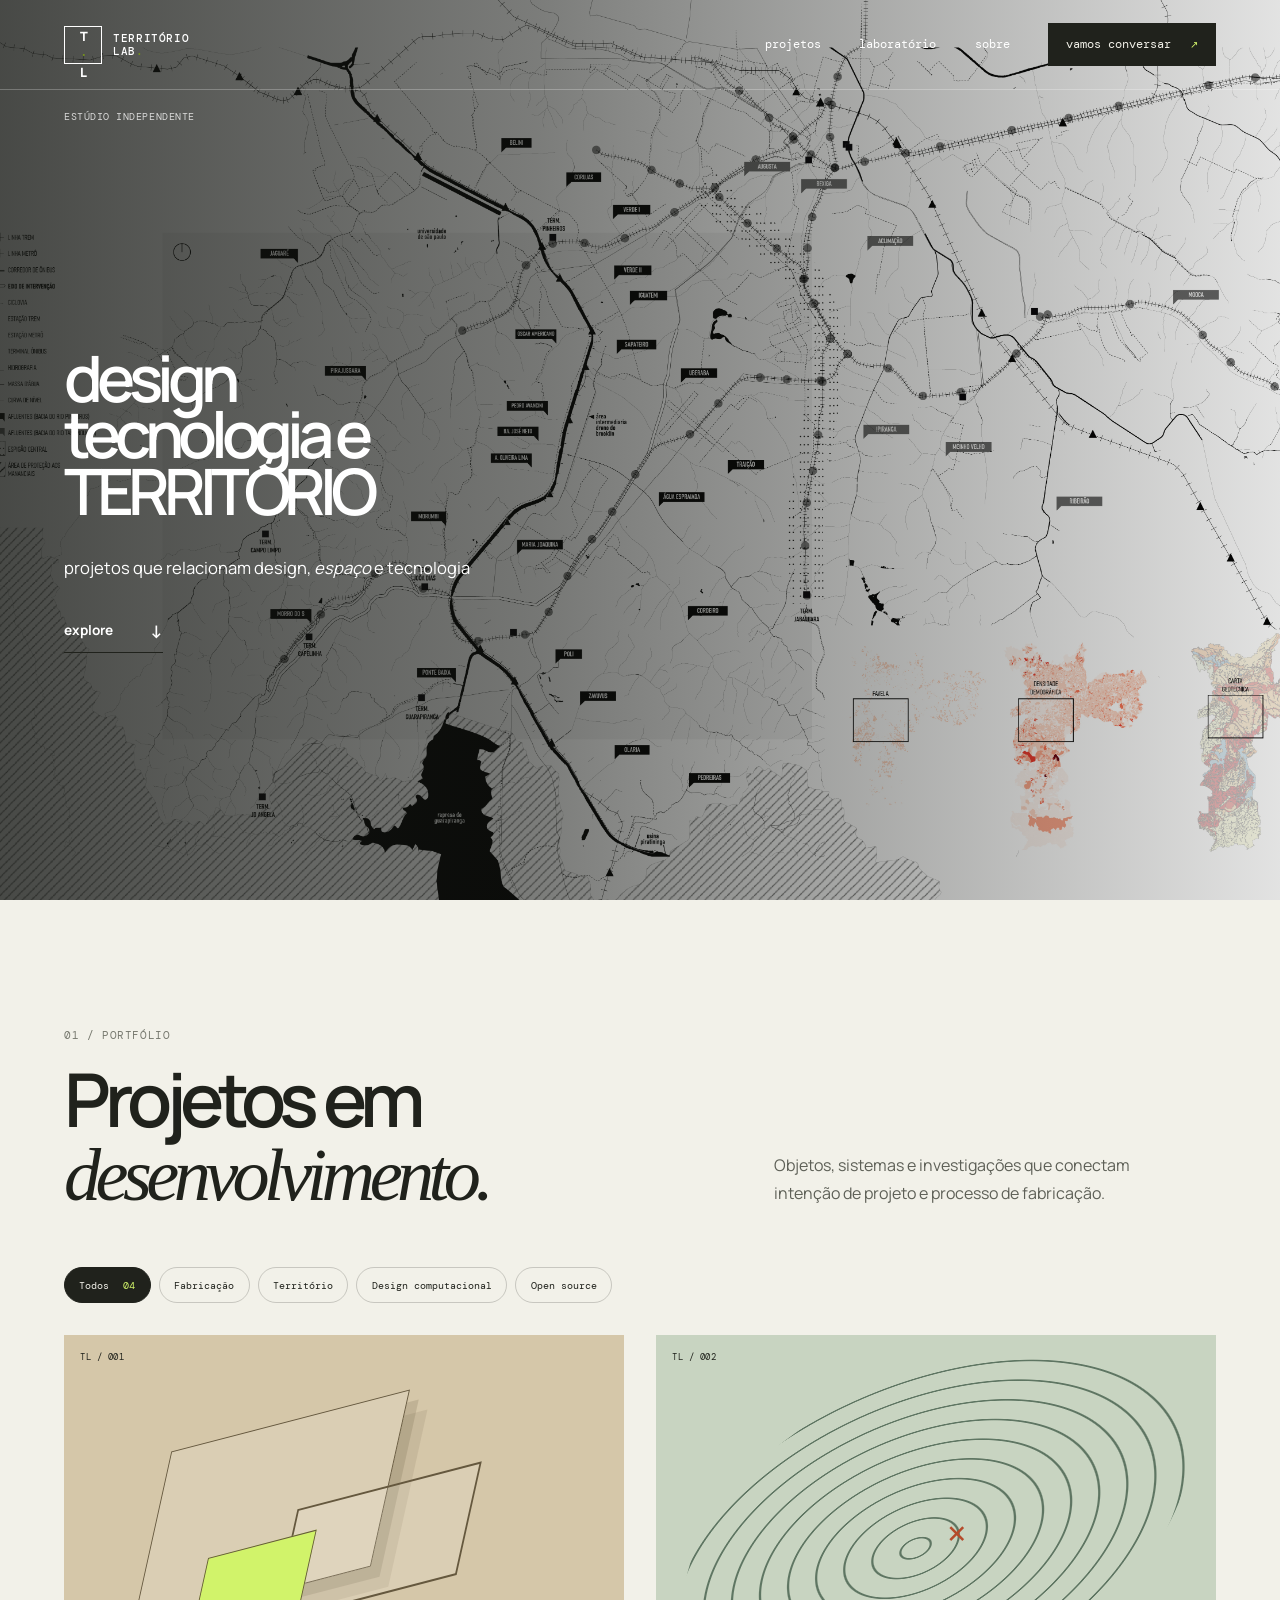
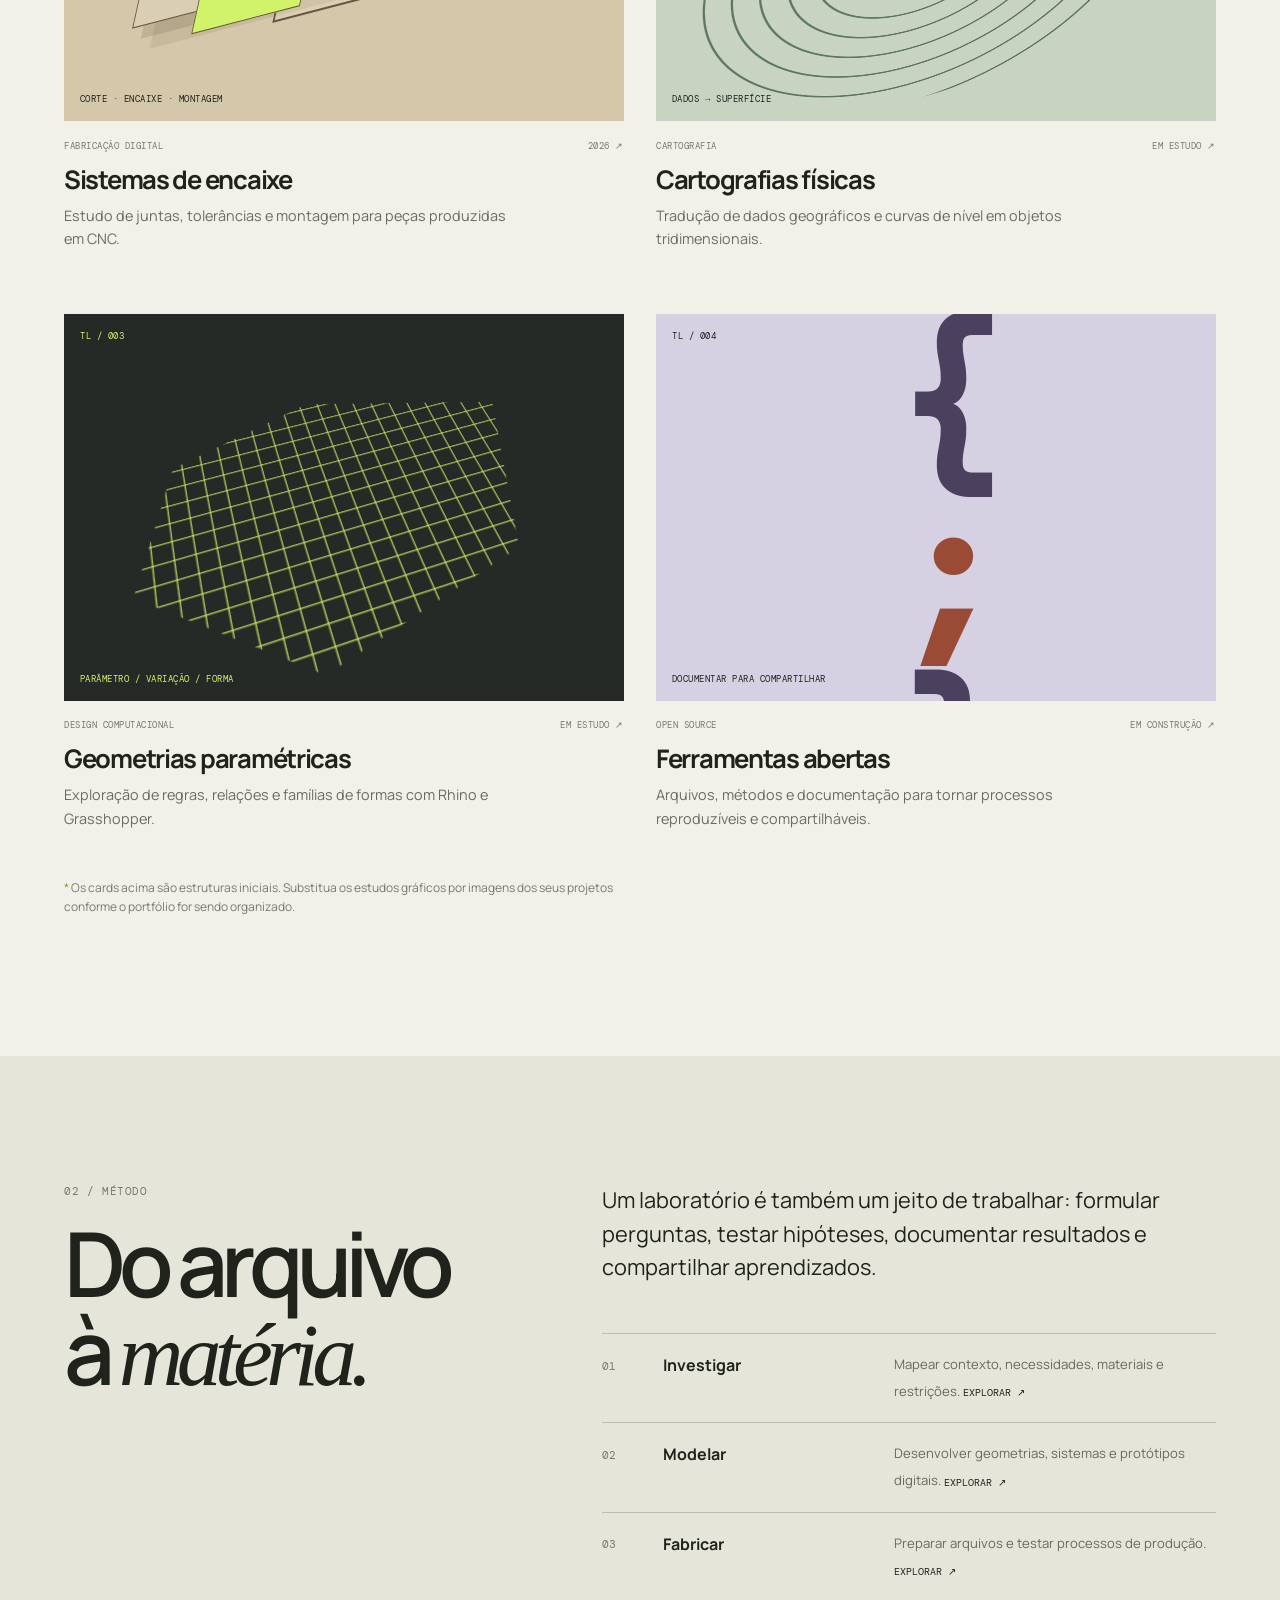
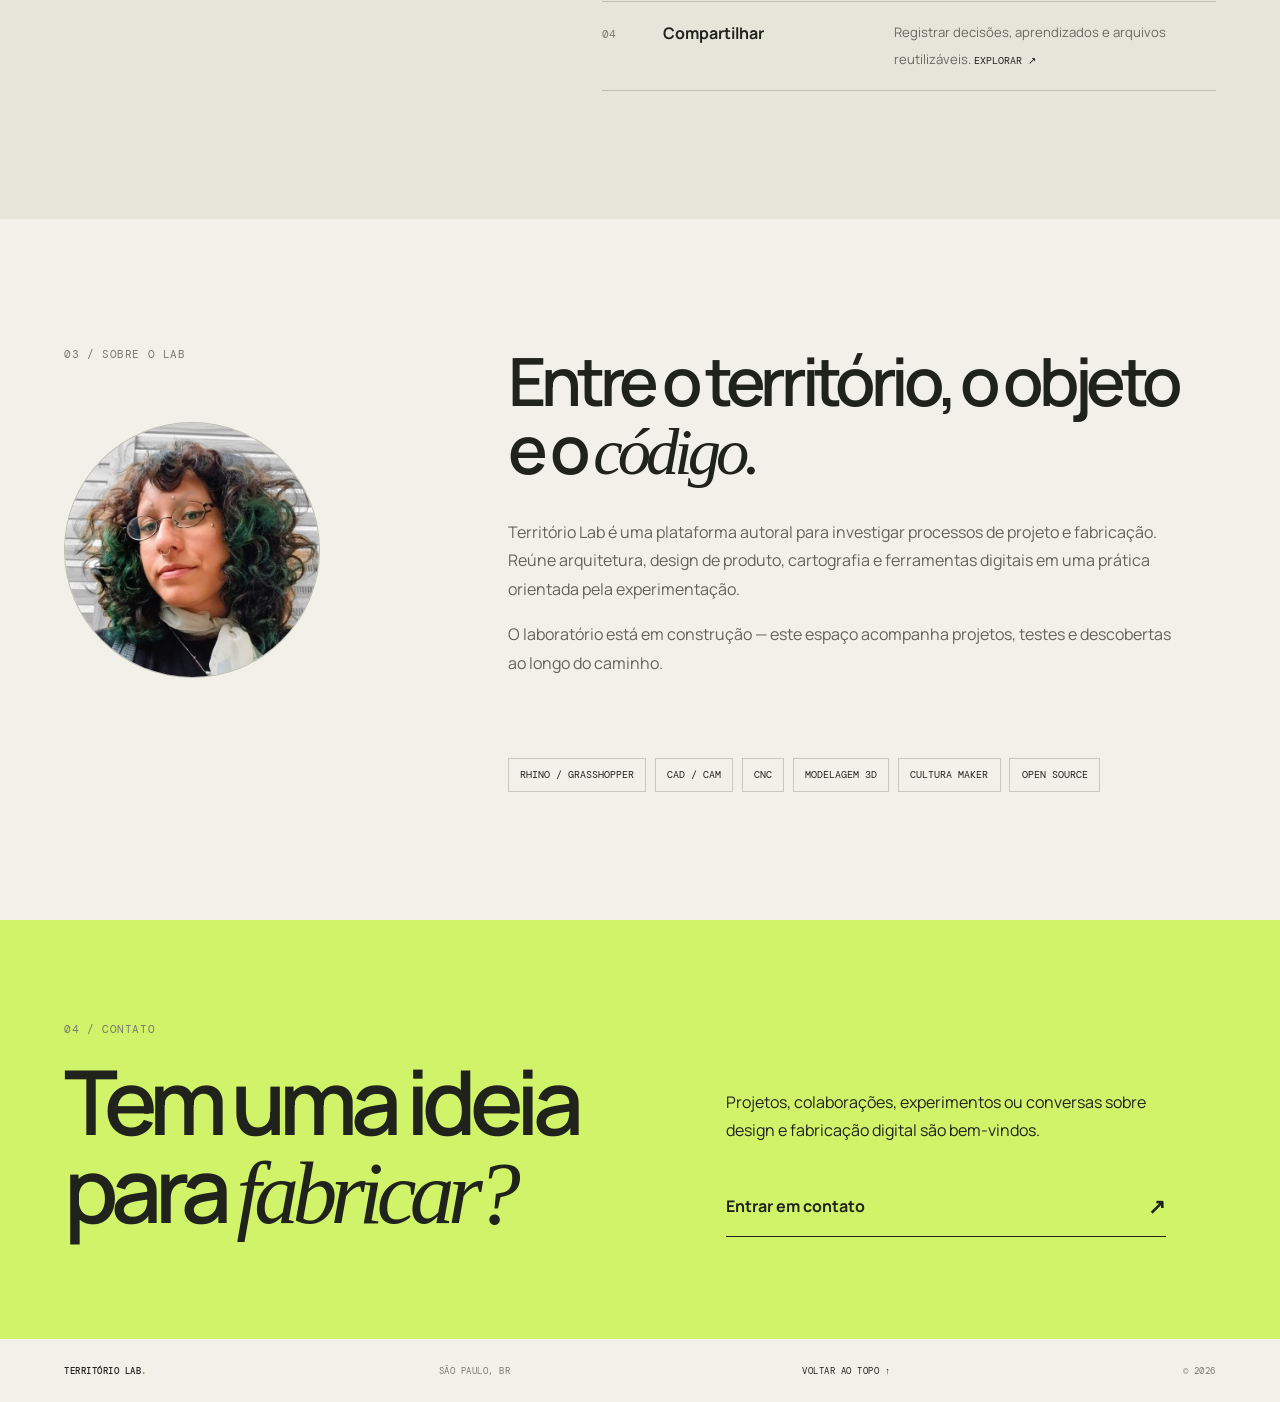
==== commit 8a59f5cd: "Atualiza imagens e portfólio da página inicial Adiciona imagens de perfil e mapa, atualiza os projet" ====
--- a/index.html
+++ b/index.html
@@ -20,14 +20,14 @@
 
     <button class="menu-toggle" type="button" aria-expanded="false" aria-controls="site-nav">
       <span class="menu-toggle-lines" aria-hidden="true"></span>
-      <span class="sr-only">Abrir menu</span>
+      <span class="sr-only">abrir menu</span>
     </button>
 
     <nav class="site-nav" id="site-nav" aria-label="Navegação principal">
-      <a href="#projetos">Projetos <span>01</span></a>
-      <a href="#laboratorio">Laboratório <span>02</span></a>
-      <a href="#sobre">Sobre <span>03</span></a>
-      <a class="nav-contact" href="#contato">Vamos conversar <span aria-hidden="true">↗</span></a>
+      <a href="#projetos">projetos</a>
+      <a href="#laboratorio">laboratório</a>
+      <a href="#sobre">sobre</a>
+      <a class="nav-contact" href="#contato">vamos conversar <span aria-hidden="true">↗</span></a>
     </nav>
   </header>
 
@@ -36,51 +36,58 @@
       <div class="hero-topline"><span>ESTÚDIO INDEPENDENTE</span></div>
       <div class="hero-grid">
         <div class="hero-copy">
-          <h1>DESIGN<br><span>tecnologia</span><br><em>TERRITÓRIO</em></h1>
-          <p class="hero-description">O Território Lab investiga relações entre design, espaço e tecnologia — do desenho ao objeto computacional, do digital à matéria.</p>
-          <a class="text-link" href="#projetos">Explorar projetos <span aria-hidden="true">↓</span></a>
+          <h1>design<br>tecnologia e<br>TERRITÓRIO</h1>
+          <p class="hero-description"><span>projetos que relacionam design, <em>espaço</em> e tecnologia</span></p>
+          <a class="text-link" href="#projetos">explore <span aria-hidden="true">↓</span></a>
         </div>
       </div>
-      <div class="hero-bottomline"><span>01 — 04 / ÁREAS DE INVESTIGAÇÃO</span><span>DESLIZE PARA EXPLORAR <span aria-hidden="true">↓</span></span></div>
     </section>
 
     <section class="projects section-shell section-block" id="projetos">
       <div class="section-heading">
-        <div><p class="eyebrow">01 / PORTFÓLIO</p><h2>Projetos<em><br>desenvolvidos.</em></h2></div>
+        <div><p class="eyebrow">01 / PORTFÓLIO</p><h2>Projetos em <em>desenvolvimento.</em></h2></div>
         <p class="section-intro">Objetos, sistemas e investigações que conectam intenção de projeto e processo de fabricação.</p>
       </div>
 
       <div class="project-filters" role="group" aria-label="Filtrar projetos por área">
         <button class="filter-button is-active" type="button" data-filter="todos" aria-pressed="true">Todos <span>04</span></button>
-        <button class="filter-button" type="button" data-filter="espaços STEAM" aria-pressed="false">Fabricação</button>
-        <button class="filter-button" type="button" data-filter="fabricação CNC" aria-pressed="false">Território</button>
-        <button class="filter-button" type="button" data-filter="inovação e tecnologia" aria-pressed="false">Design computacional</button>
-        <button class="filter-button" type="button" data-filter="dados e território" aria-pressed="false">Open source</button>
+        <button class="filter-button" type="button" data-filter="fabricacao" aria-pressed="false">Fabricação</button>
+        <button class="filter-button" type="button" data-filter="territorio" aria-pressed="false">Território</button>
+        <button class="filter-button" type="button" data-filter="computacao" aria-pressed="false">Design computacional</button>
+        <button class="filter-button" type="button" data-filter="aberto" aria-pressed="false">Open source</button>
       </div>
 
       <div class="project-grid" id="project-grid">
-
-        <article class="project-card" data-category="espaços STEAM">
-          <a class="project-link" href="projetos/espaco-steam.html" aria-label="Saiba mais sobre os espaços STEAM">
-            <span class="art-caption">DADOS → SUPERFÍCIE</span></div>
+        <article class="project-card" data-category="fabricacao">
+          <a class="project-link" href="projetos/sistemas-de-encaixe.html" aria-label="Saiba mais sobre sistemas de encaixe CNC">
+            <div class="project-art art-cnc"><span class="art-index">TL / 001</span><div class="cnc-shape shape-a"></div><div class="cnc-shape shape-b"></div><div class="cnc-shape shape-c"></div><span class="art-caption">CORTE · ENCAIXE · MONTAGEM</span></div>
+            <div class="project-meta"><span>FABRICAÇÃO DIGITAL</span><span>2026 ↗</span></div>
+            <h3>Sistemas de encaixe</h3><p>Estudo de juntas, tolerâncias e montagem para peças produzidas em CNC.</p>
           </a>
         </article>
-        <article class="project-card" data-category="fabricação CNC">
-          <a class="project-link" href="projetos/fabricacao-cnc.html" aria-label="Saiba mais sobre fabricação CNC">
-            <span class="art-caption">DADOS → SUPERFÍCIE</span></div>
+        <article class="project-card" data-category="territorio">
+          <a class="project-link" href="projetos/cartografias-fisicas.html" aria-label="Saiba mais sobre cartografias físicas">
+            <div class="project-art art-map"><span class="art-index">TL / 002</span><div class="map-rings"></div><span class="map-pin">×</span><span class="art-caption">DADOS → SUPERFÍCIE</span></div>
+            <div class="project-meta"><span>CARTOGRAFIA</span><span>EM ESTUDO ↗</span></div>
+            <h3>Cartografias físicas</h3><p>Tradução de dados geográficos e curvas de nível em objetos tridimensionais.</p>
           </a>
         </article>
-        <article class="project-card" data-category="inovação e tecnologia">
-          <a class="project-link" href="projetos/inovacao-e-tecnologia.html" aria-label="Saiba mais sobre Inovação e Tecnologia">
-            <span class="art-caption">PARÂMETRO / VARIAÇÃO / FORMA</span></div>
+        <article class="project-card" data-category="computacao">
+          <a class="project-link" href="projetos/geometrias-parametricas.html" aria-label="Saiba mais sobre geometrias paramétricas">
+            <div class="project-art art-parametric"><span class="art-index">TL / 003</span><div class="parametric-grid"></div><span class="art-caption">PARÂMETRO / VARIAÇÃO / FORMA</span></div>
+            <div class="project-meta"><span>DESIGN COMPUTACIONAL</span><span>EM ESTUDO ↗</span></div>
+            <h3>Geometrias paramétricas</h3><p>Exploração de regras, relações e famílias de formas com Rhino e Grasshopper.</p>
           </a>
         </article>
-        <article class="project-card" data-category="dados e território">
-          <a class="project-link" href="projetos/dados-e-territorio.html" aria-label="Saiba mais sobre dados e território">
-            <span class="art-caption">DOCUMENTAR PARA COMPARTILHAR</span></div>
+        <article class="project-card" data-category="aberto">
+          <a class="project-link" href="projetos/ferramentas-abertas.html" aria-label="Saiba mais sobre ferramentas abertas">
+            <div class="project-art art-open"><span class="art-index">TL / 004</span><div class="open-symbol">{<span>;</span>}</div><span class="art-caption">DOCUMENTAR PARA COMPARTILHAR</span></div>
+            <div class="project-meta"><span>OPEN SOURCE</span><span>EM CONSTRUÇÃO ↗</span></div>
+            <h3>Ferramentas abertas</h3><p>Arquivos, métodos e documentação para tornar processos reproduzíveis e compartilháveis.</p>
           </a>
         </article>
-      </div>      
+      </div>
+      <p class="projects-note"><span class="note-marker">*</span> Os cards acima são estruturas iniciais. Substitua os estudos gráficos por imagens dos seus projetos conforme o portfólio for sendo organizado.</p>
     </section>
 
     <section class="lab-section section-block" id="laboratorio">
@@ -98,13 +105,13 @@
     </section>
 
     <section class="about section-shell section-block" id="sobre">
-      <div class="about-index"><span class="eyebrow">03 / SOBRE O LAB</span><span class="about-symbol" aria-hidden="true">⌘</span></div>
+      <div class="about-index"><span class="eyebrow">03 / SOBRE O LAB</span><figure class="about-photo"><img src="imagens/foto-perfil.jpeg" alt="Foto de perfil do Território Lab"></figure></div>
       <div class="about-copy"><h2>Entre o território, o objeto e o <em>código.</em></h2><p>Território Lab é uma plataforma autoral para investigar processos de projeto e fabricação. Reúne arquitetura, design de produto, cartografia e ferramentas digitais em uma prática orientada pela experimentação.</p><p>O laboratório está em construção — este espaço acompanha projetos, testes e descobertas ao longo do caminho.</p></div>
       <div class="about-tags"><span>RHINO / GRASSHOPPER</span><span>CAD / CAM</span><span>CNC</span><span>MODELAGEM 3D</span><span>CULTURA MAKER</span><span>OPEN SOURCE</span></div>
     </section>
 
     <section class="contact-section" id="contato">
-      <div class="section-shell contact-layout"><div><p class="eyebrow">04 / CONTATO</p><h2>Tem uma ideia<br>para <em>fabricar?</em></h2></div><div class="contact-copy"><p>Projetos, colaborações, experimentos ou conversas sobre design e fabricação digital são bem-vindos.</p><a class="contact-link" href="mailto:contato@territoriolab.com.br">Entrar em contato <span aria-hidden="true">↗</span></a><p class="contact-hint">Antes de publicar, troque este endereço pelo seu e-mail real.</p></div></div>
+      <div class="section-shell contact-layout"><div><p class="eyebrow">04 / CONTATO</p><h2>Tem uma ideia<br>para <em>fabricar?</em></h2></div><div class="contact-copy"><p>Projetos, colaborações, experimentos ou conversas sobre design e fabricação digital são bem-vindos.</p><a class="contact-link" href="mailto:contato@territoriolab.com.br">Entrar em contato <span aria-hidden="true">↗</span></a></div></div>
     </section>
   </main>
 
--- a/style.css
+++ b/style.css
@@ -6,6 +6,11 @@
 @media(max-width:760px){.site-header{height:74px}.menu-toggle{display:block;width:42px;height:42px;position:relative;z-index:12}.menu-toggle-lines,.menu-toggle-lines:before,.menu-toggle-lines:after{display:block;width:22px;height:1px;background:var(--ink);position:absolute;left:10px;content:'';transition:transform .2s}.menu-toggle-lines{top:20px}.menu-toggle-lines:before{left:0;top:-6px}.menu-toggle-lines:after{left:0;top:6px}.menu-toggle[aria-expanded=true] .menu-toggle-lines{background:transparent}.menu-toggle[aria-expanded=true] .menu-toggle-lines:before{top:0;transform:rotate(45deg)}.menu-toggle[aria-expanded=true] .menu-toggle-lines:after{top:0;transform:rotate(-45deg)}.site-nav{display:none;position:absolute;top:73px;left:0;right:0;padding:1.5rem var(--gutter) 2rem;background:var(--paper);border-bottom:1px solid var(--line);align-items:stretch;gap:1.5rem;flex-direction:column}.site-nav.is-open{display:flex}.site-nav>a{font-size:.8rem}.site-nav .nav-contact{text-align:center}.hero-topline span:nth-child(2){display:none}.hero-grid{grid-template-columns:1fr;gap:2.5rem;padding-block:3.5rem}.hero h1{font-size:clamp(4.4rem,17vw,7rem)}.hero-visual{height:min(105vw,470px)}.hero-bottomline span:last-child{display:none}.section-heading{grid-template-columns:1fr;gap:1.4rem;margin-bottom:2.5rem}.section-heading h2{font-size:clamp(2.8rem,11vw,4.7rem)}.project-grid{gap:2.7rem 1rem}.project-art{aspect-ratio:1.05}.art-caption{font-size:.48rem;max-width:80%}.project-meta{font-size:.5rem;flex-wrap:wrap}.project-card h3{font-size:1.2rem}.project-card p{font-size:.82rem}.project-filters{gap:.4rem}.filter-button{font-size:.59rem;padding:.6rem .7rem}.lab-layout{grid-template-columns:1fr;gap:2.5rem}.lab-layout h2{font-size:clamp(4rem,15vw,6rem)}.method-list>div{grid-template-columns:30px 1fr;gap:.7rem}.method-list p{grid-column:2}.about{grid-template-columns:1fr;gap:2rem}.about-index{flex-direction:row;align-items:center}.about-symbol{font-size:3.5rem}.about-copy h2{font-size:clamp(2.8rem,11vw,4.8rem)}.about-tags{grid-column:1}.contact-layout{grid-template-columns:1fr;gap:2rem}.contact-layout h2{font-size:clamp(4rem,14vw,6rem)}.site-footer{display:grid;grid-template-columns:1fr 1fr;line-height:1.7}.site-footer span:nth-child(2){text-align:right}.site-footer>a:last-of-type{text-align:left}}
 @media(max-width:430px){.project-grid{grid-template-columns:1fr}.project-art{aspect-ratio:1.25}.hero-topline,.hero-bottomline{font-size:.53rem}.hero h1{font-size:clamp(4rem,18vw,5.5rem)}.brand-mark{width:34px;height:34px}}
 @media(prefers-reduced-motion:reduce){html{scroll-behavior:auto}*,*::before,*::after{transition:none!important;animation:none!important}}
+
+/* Foto de perfil na seção Sobre */
+.about-photo{width:clamp(190px,20vw,280px);aspect-ratio:1;margin:2.5rem 0 2rem;overflow:hidden;border-radius:50%;background:var(--paper-deep);border:1px solid var(--line)}
+.about-photo img{display:block;width:100%;height:100%;object-fit:cover;object-position:center 35%}
+@media(max-width:760px){.about-index{flex-direction:column;align-items:flex-start;gap:1rem}.about-photo{width:min(68vw,260px);margin:.5rem 0 1rem}}
 
 
 /* Páginas internas de projetos e laboratório */
@@ -50,7 +55,7 @@
 
 .site-header{position:absolute;top:0;left:0;right:0;color:#fff;border-bottom-color:rgba(255,255,255,.25)}
 .brand-mark{border-color:currentColor}
-.hero{width:100%;max-width:none;margin:0;padding:calc(90px + 1.25rem) 0 1.25rem;min-height:100vh;min-height:100svh;display:flex;flex-direction:column;justify-content:space-between;color:#fff;background-image:linear-gradient(90deg,rgba(20,22,18,.78) 0%,rgba(20,22,18,.56) 42%,rgba(20,22,18,.12) 100%),url("imagens/render-jadim-paulistano-1.png");background-size:cover;background-position:center}
+.hero{width:100%;max-width:none;margin:0;padding:calc(90px + 1.25rem) 0 1.25rem;min-height:100vh;min-height:100svh;display:flex;flex-direction:column;justify-content:space-between;color:#fff;background-image:linear-gradient(90deg,rgba(20,22,18,.78) 0%,rgba(20,22,18,.56) 42%,rgba(20,22,18,.12) 100%),url("imagens/mapa-1.jpg");background-size:cover;background-position:center}
 .hero-topline,.hero-bottomline{padding-inline:var(--gutter);color:rgba(255,255,255,.78)}
 .hero-grid{grid-template-columns:minmax(0,1fr);flex:1;align-items:center;padding:clamp(4rem,8vw,8rem) var(--gutter)}
 .hero h1{font-size:clamp(2.5rem,5vw,5rem)}
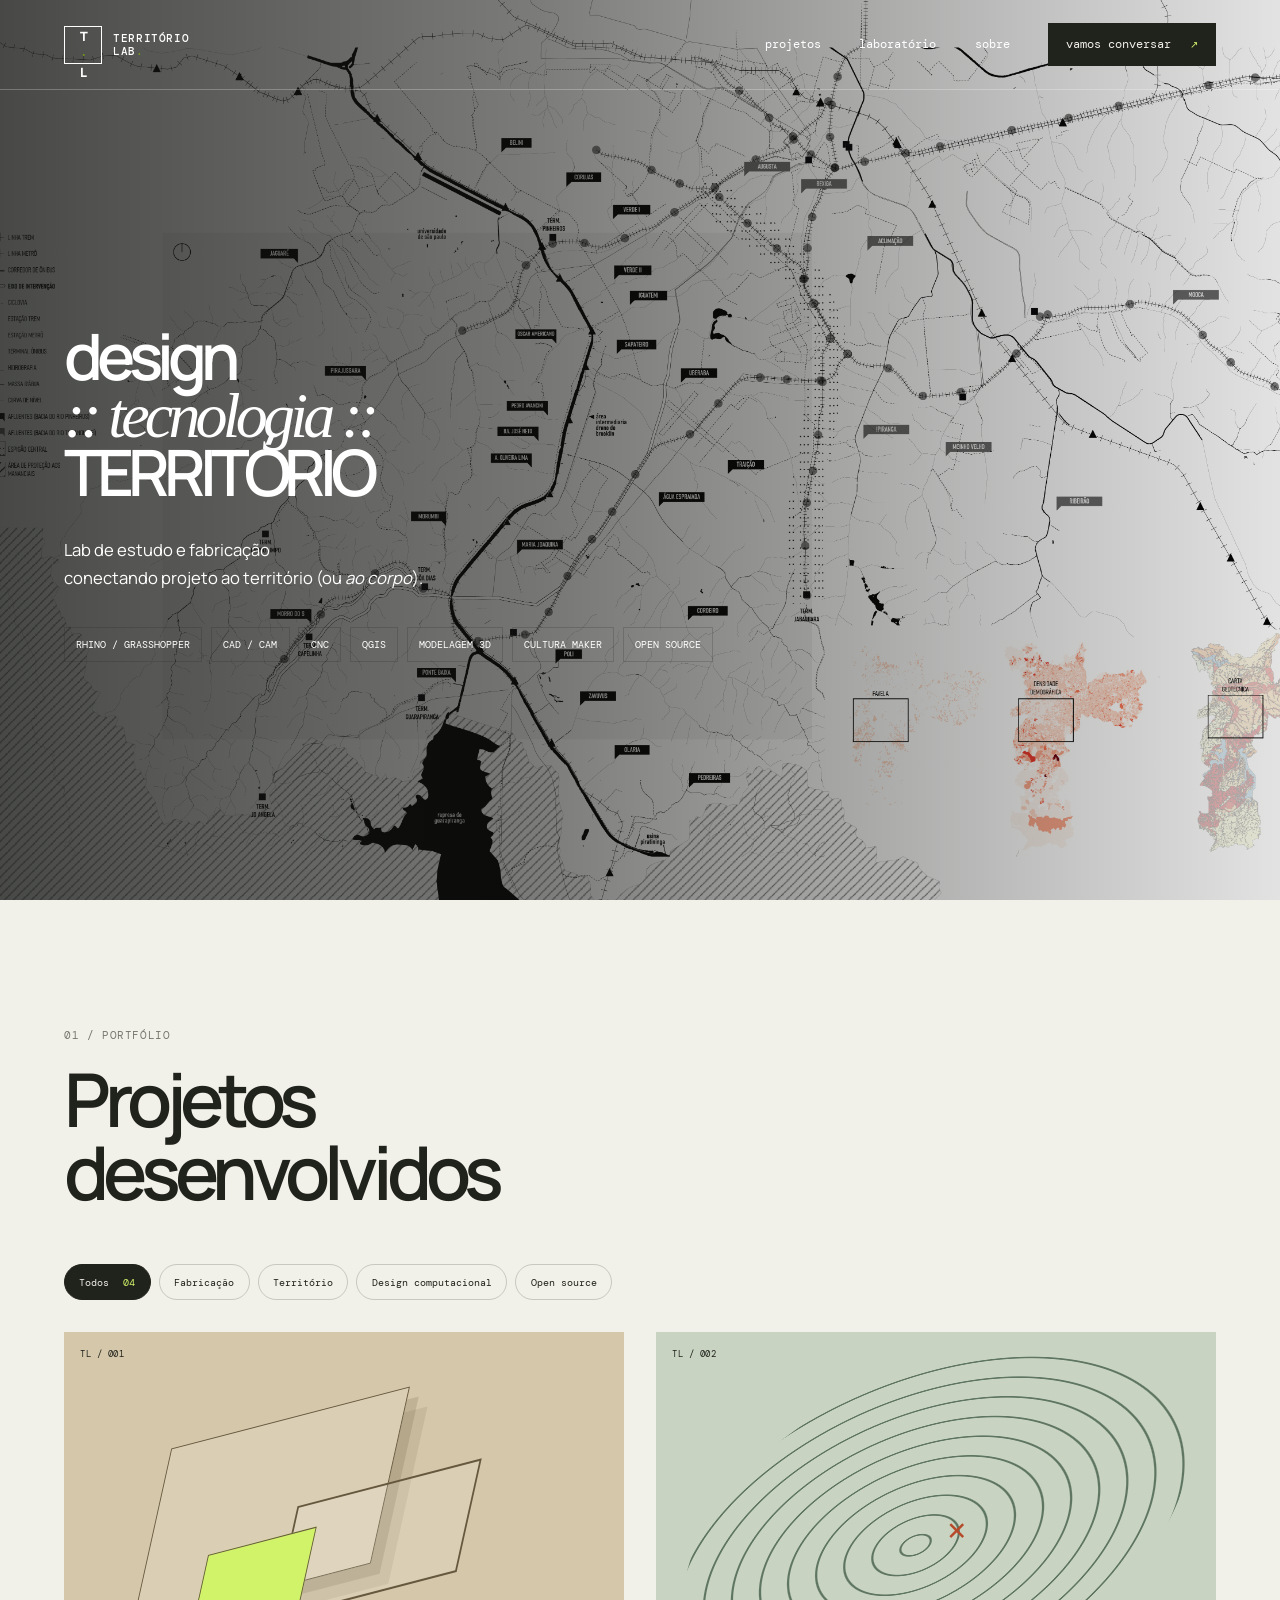
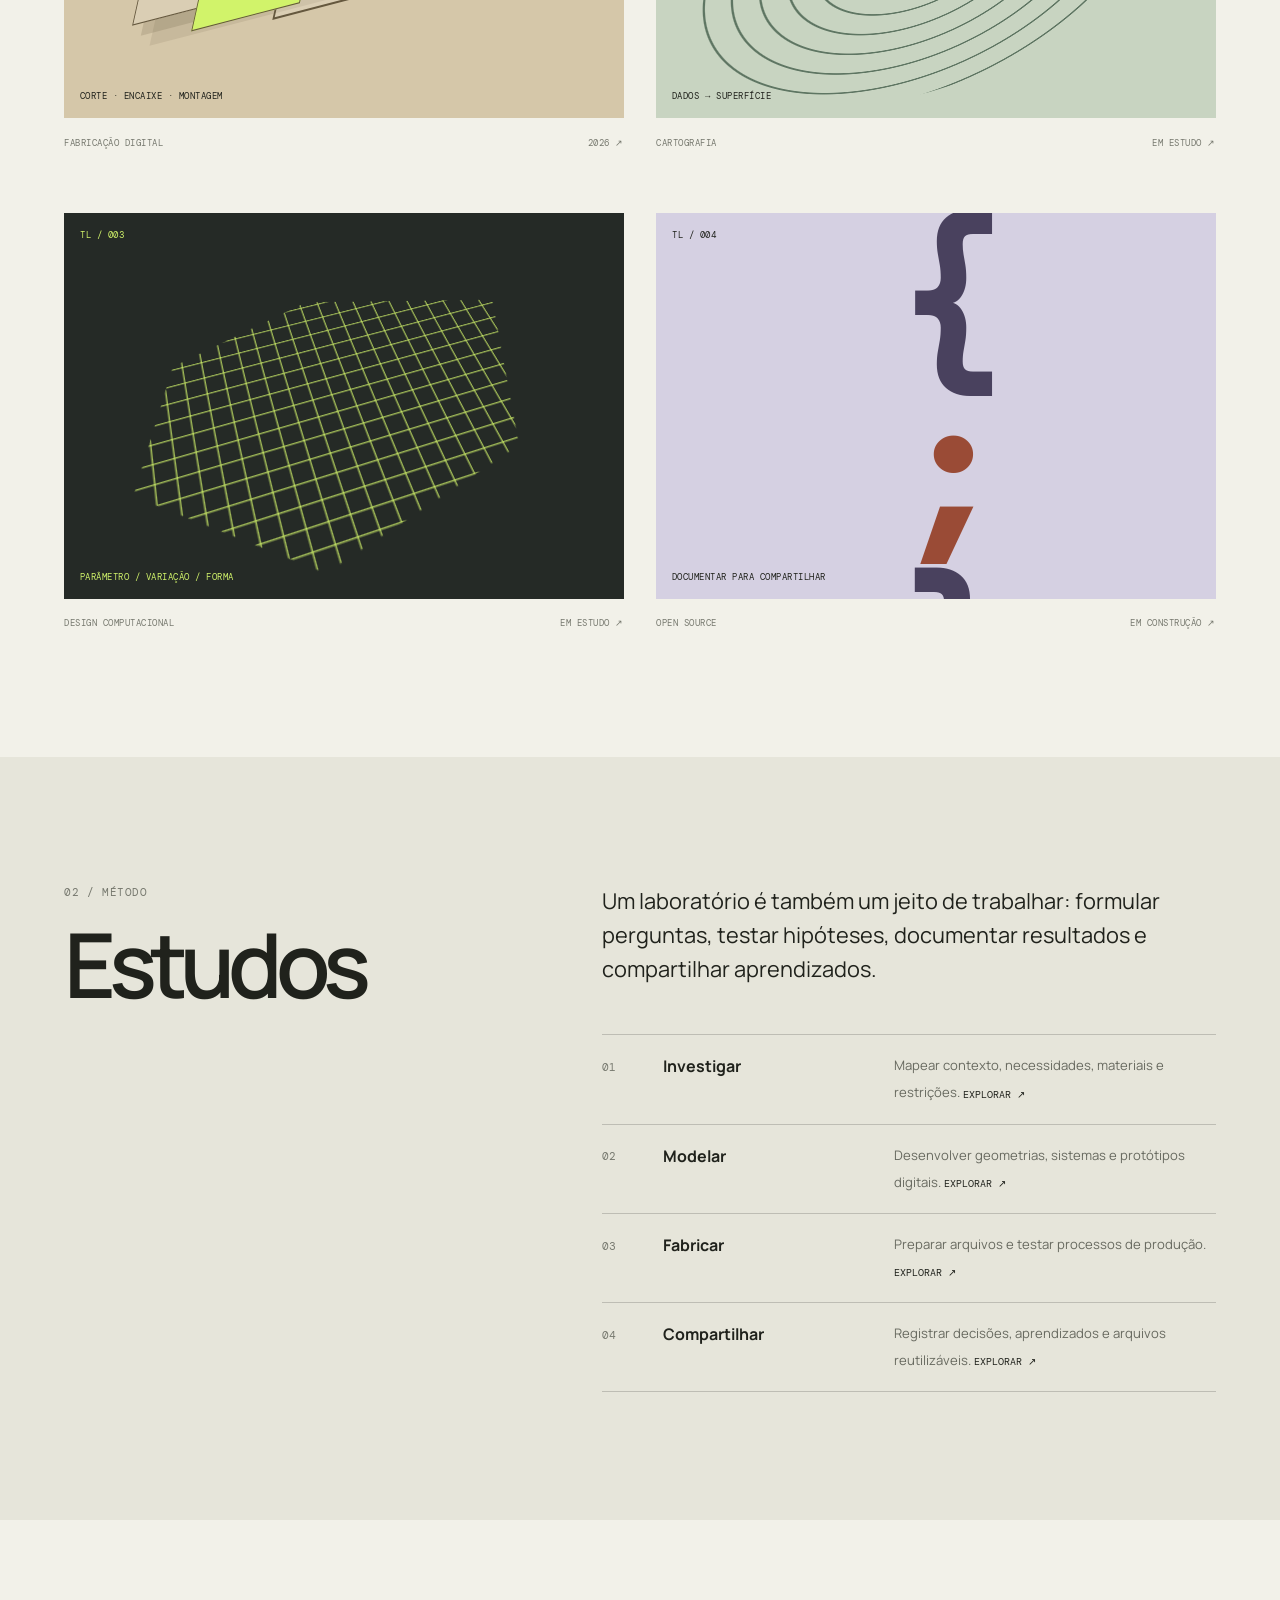
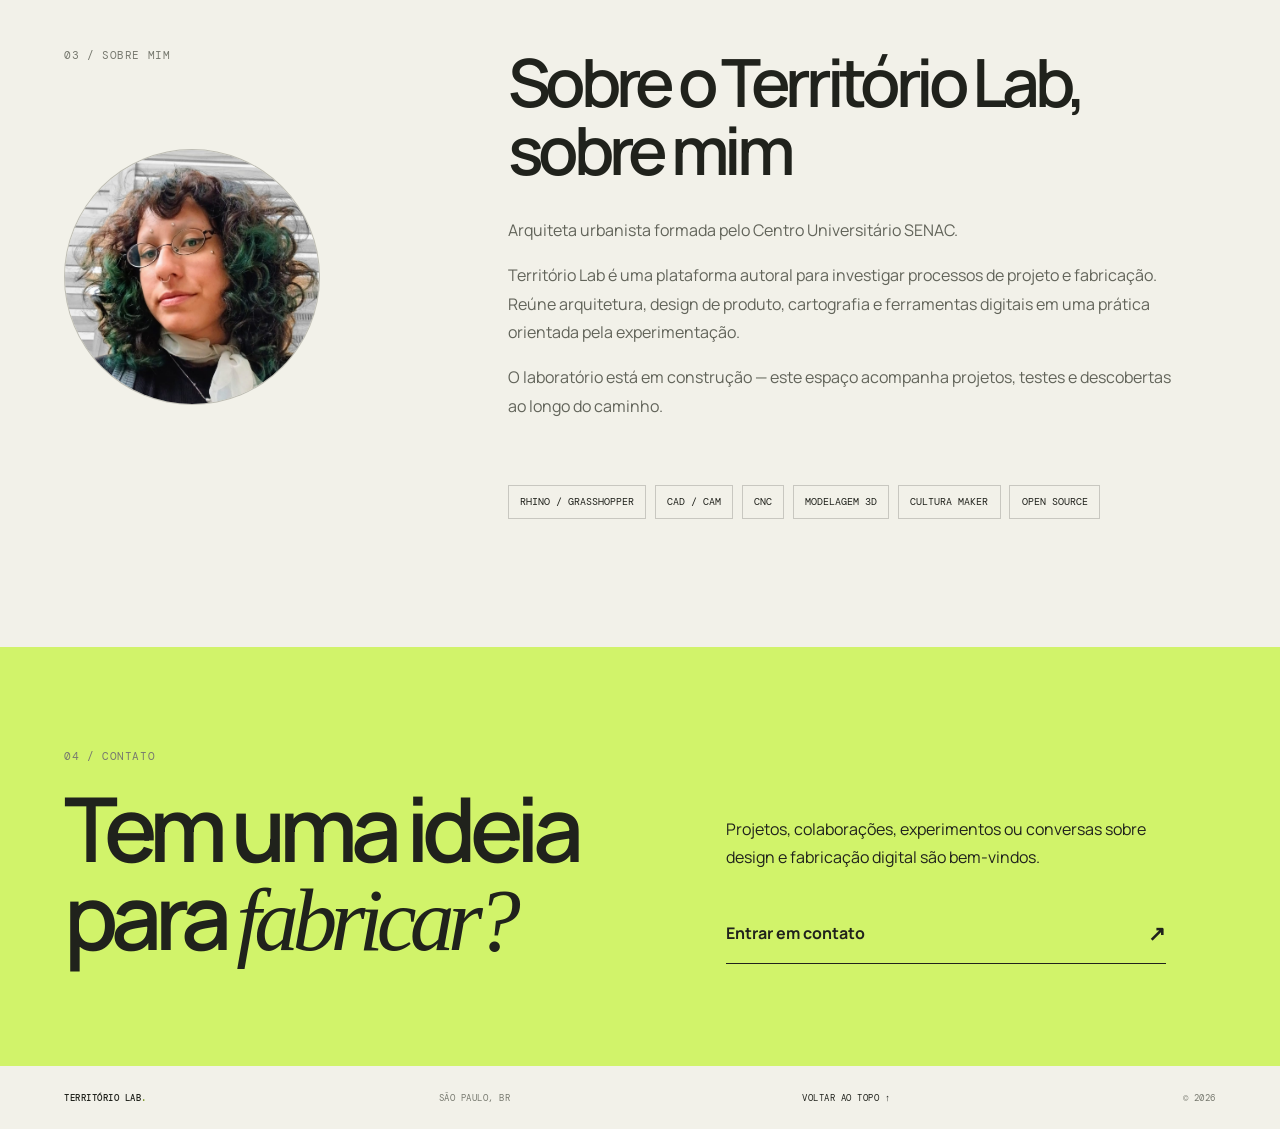
==== commit 32564f85: "Refresh homepage portfolio content and styling Update the homepage hero, portfolio, lab, and about s" ====
--- a/index.html
+++ b/index.html
@@ -32,21 +32,19 @@
   </header>
 
   <main id="conteudo">
-    <section class="hero section-shell" id="inicio">
-      <div class="hero-topline"><span>ESTÚDIO INDEPENDENTE</span></div>
+    <section class="hero section-shell" id="inicio">      
       <div class="hero-grid">
         <div class="hero-copy">
-          <h1>design<br>tecnologia e<br>TERRITÓRIO</h1>
-          <p class="hero-description"><span>projetos que relacionam design, <em>espaço</em> e tecnologia</span></p>
-          <a class="text-link" href="#projetos">explore <span aria-hidden="true">↓</span></a>
+          <h1>design<br><em>:: tecnologia ::</em><br>TERRITÓRIO</h1>
+          <p class="hero-description"><span>Lab de estudo e fabricação<br>conectando projeto ao território (ou <em>ao corpo</em>).</p>
+          <div class="about-tags"><span>RHINO / GRASSHOPPER</span><span>CAD / CAM</span><span>CNC</span><span>QGIS</span><span>MODELAGEM 3D</span><span>CULTURA MAKER</span><span>OPEN SOURCE</span></div>
         </div>
       </div>
     </section>
 
     <section class="projects section-shell section-block" id="projetos">
       <div class="section-heading">
-        <div><p class="eyebrow">01 / PORTFÓLIO</p><h2>Projetos em <em>desenvolvimento.</em></h2></div>
-        <p class="section-intro">Objetos, sistemas e investigações que conectam intenção de projeto e processo de fabricação.</p>
+        <div><p class="eyebrow">01 / PORTFÓLIO</p><h2>Projetos desenvolvidos</em></h2></div>
       </div>
 
       <div class="project-filters" role="group" aria-label="Filtrar projetos por área">
@@ -62,37 +60,32 @@
           <a class="project-link" href="projetos/sistemas-de-encaixe.html" aria-label="Saiba mais sobre sistemas de encaixe CNC">
             <div class="project-art art-cnc"><span class="art-index">TL / 001</span><div class="cnc-shape shape-a"></div><div class="cnc-shape shape-b"></div><div class="cnc-shape shape-c"></div><span class="art-caption">CORTE · ENCAIXE · MONTAGEM</span></div>
             <div class="project-meta"><span>FABRICAÇÃO DIGITAL</span><span>2026 ↗</span></div>
-            <h3>Sistemas de encaixe</h3><p>Estudo de juntas, tolerâncias e montagem para peças produzidas em CNC.</p>
-          </a>
+           </a>
         </article>
         <article class="project-card" data-category="territorio">
           <a class="project-link" href="projetos/cartografias-fisicas.html" aria-label="Saiba mais sobre cartografias físicas">
             <div class="project-art art-map"><span class="art-index">TL / 002</span><div class="map-rings"></div><span class="map-pin">×</span><span class="art-caption">DADOS → SUPERFÍCIE</span></div>
             <div class="project-meta"><span>CARTOGRAFIA</span><span>EM ESTUDO ↗</span></div>
-            <h3>Cartografias físicas</h3><p>Tradução de dados geográficos e curvas de nível em objetos tridimensionais.</p>
-          </a>
+            </a>
         </article>
         <article class="project-card" data-category="computacao">
           <a class="project-link" href="projetos/geometrias-parametricas.html" aria-label="Saiba mais sobre geometrias paramétricas">
             <div class="project-art art-parametric"><span class="art-index">TL / 003</span><div class="parametric-grid"></div><span class="art-caption">PARÂMETRO / VARIAÇÃO / FORMA</span></div>
             <div class="project-meta"><span>DESIGN COMPUTACIONAL</span><span>EM ESTUDO ↗</span></div>
-            <h3>Geometrias paramétricas</h3><p>Exploração de regras, relações e famílias de formas com Rhino e Grasshopper.</p>
-          </a>
+           </a>
         </article>
         <article class="project-card" data-category="aberto">
           <a class="project-link" href="projetos/ferramentas-abertas.html" aria-label="Saiba mais sobre ferramentas abertas">
             <div class="project-art art-open"><span class="art-index">TL / 004</span><div class="open-symbol">{<span>;</span>}</div><span class="art-caption">DOCUMENTAR PARA COMPARTILHAR</span></div>
             <div class="project-meta"><span>OPEN SOURCE</span><span>EM CONSTRUÇÃO ↗</span></div>
-            <h3>Ferramentas abertas</h3><p>Arquivos, métodos e documentação para tornar processos reproduzíveis e compartilháveis.</p>
-          </a>
+           </a>
         </article>
       </div>
-      <p class="projects-note"><span class="note-marker">*</span> Os cards acima são estruturas iniciais. Substitua os estudos gráficos por imagens dos seus projetos conforme o portfólio for sendo organizado.</p>
-    </section>
+      </section>
 
     <section class="lab-section section-block" id="laboratorio">
       <div class="section-shell lab-layout">
-        <div><p class="eyebrow">02 / MÉTODO</p><h2>Do arquivo<br>à <em>matéria.</em></h2></div>
+        <div><p class="eyebrow">02 / MÉTODO</p><h2>Estudos</h2></div>
         <div class="lab-content"><p class="lab-lead">Um laboratório é também um jeito de trabalhar: formular perguntas, testar hipóteses, documentar resultados e compartilhar aprendizados.</p>
           <div class="method-list">
             <a href="laboratorio/investigacao.html"><span>01</span><h3>Investigar</h3><p>Mapear contexto, necessidades, materiais e restrições. <b>Explorar ↗</b></p></a>
@@ -105,8 +98,11 @@
     </section>
 
     <section class="about section-shell section-block" id="sobre">
-      <div class="about-index"><span class="eyebrow">03 / SOBRE O LAB</span><figure class="about-photo"><img src="imagens/foto-perfil.jpeg" alt="Foto de perfil do Território Lab"></figure></div>
-      <div class="about-copy"><h2>Entre o território, o objeto e o <em>código.</em></h2><p>Território Lab é uma plataforma autoral para investigar processos de projeto e fabricação. Reúne arquitetura, design de produto, cartografia e ferramentas digitais em uma prática orientada pela experimentação.</p><p>O laboratório está em construção — este espaço acompanha projetos, testes e descobertas ao longo do caminho.</p></div>
+      <div class="about-index"><span class="eyebrow">03 / SOBRE MIM</span><figure class="about-photo"><img src="imagens/foto-perfil.jpeg" alt="Foto de perfil do Território Lab"></figure></div>
+      <div class="about-copy"><h2>Sobre o Território Lab, sobre mim</h2>
+        <p>Arquiteta urbanista formada pelo Centro Universitário SENAC.
+        <p>Território Lab é uma plataforma autoral para investigar processos de projeto e fabricação. Reúne arquitetura, design de produto, cartografia e ferramentas digitais em uma prática orientada pela experimentação.</p>
+        <p>O laboratório está em construção — este espaço acompanha projetos, testes e descobertas ao longo do caminho.</p></div>
       <div class="about-tags"><span>RHINO / GRASSHOPPER</span><span>CAD / CAM</span><span>CNC</span><span>MODELAGEM 3D</span><span>CULTURA MAKER</span><span>OPEN SOURCE</span></div>
     </section>
 
--- a/style.css
+++ b/style.css
@@ -1,65 +1,1202 @@
 @import url('https://fonts.googleapis.com/css2?family=DM+Mono:wght@400;500&family=Manrope:wght@400;500;600;700;800&display=swap');
-
-:root{--ink:#20221c;--paper:#f2f1e9;--paper-deep:#e6e5da;--lime:#d1f36a;--muted:#77796f;--line:rgba(32,34,28,.2);--mono:'DM Mono',monospace;--sans:'Manrope',Arial,sans-serif;--gutter:clamp(1.2rem,5vw,5.5rem);}
-*{box-sizing:border-box}html{scroll-behavior:smooth;scroll-padding-top:6rem}body{margin:0;background:var(--paper);color:var(--ink);font-family:var(--sans);-webkit-font-smoothing:antialiased}a{color:inherit;text-decoration:none}button{font:inherit}.section-shell{width:min(100%,1600px);margin-inline:auto;padding-inline:var(--gutter)}.section-block{padding-block:clamp(5rem,10vw,9rem)}.sr-only{position:absolute;width:1px;height:1px;padding:0;margin:-1px;overflow:hidden;clip:rect(0,0,0,0);white-space:nowrap;border:0}.skip-link{position:absolute;top:-5rem;left:1rem;background:var(--lime);padding:.8rem;z-index:100}.skip-link:focus{top:1rem}.eyebrow,.hero-topline,.hero-bottomline,.project-meta,.art-index,.art-caption,.project-filters,.site-footer,.visual-label,.coord,.brand-name,.contact-hint{font-family:var(--mono);font-size:.68rem;letter-spacing:.055em;text-transform:uppercase}.site-header{height:90px;padding-inline:var(--gutter);display:flex;align-items:center;justify-content:space-between;border-bottom:1px solid var(--line);position:relative;z-index:10}.brand{display:flex;align-items:center;gap:.7rem}.brand-mark{width:38px;height:38px;border:1px solid var(--ink);display:grid;place-items:center;font-size:.8rem;font-weight:800;letter-spacing:-.08em}.brand-mark span,.brand-period,.footer-brand span{color:#75921c}.brand-name{font-size:.69rem;line-height:1.15;font-weight:500}.site-nav{display:flex;align-items:center;gap:clamp(1rem,3vw,3rem)}.site-nav>a{font-family:var(--mono);font-size:.72rem}.site-nav>a span{color:var(--muted);font-size:.6rem;margin-left:.25rem}.site-nav .nav-contact{background:var(--ink);color:var(--paper);padding:.9rem 1.1rem}.site-nav .nav-contact span{color:var(--lime);margin-left:.8rem}.menu-toggle{display:none;background:none;border:0}.hero{padding-top:1.25rem}.hero-topline,.hero-bottomline{display:flex;justify-content:space-between;gap:1rem;color:var(--muted);font-size:.61rem}.live-dot:before{content:'';display:inline-block;width:6px;height:6px;border-radius:50%;background:#91b72e;margin:0 .5rem .05rem 0}.hero-grid{display:grid;grid-template-columns:1.05fr .95fr;gap:clamp(2rem,6vw,7rem);align-items:center;padding-block:clamp(3rem,7vw,7rem)}.hero-copy{padding-block:1rem}.hero-copy .eyebrow{margin-bottom:1.6rem}.hero h1{font-size:clamp(4rem,9.3vw,9rem);line-height:.88;letter-spacing:-.095em;font-weight:600;margin:0}.hero h1 span{font-weight:400}.hero h1 em,.section-heading h2 em,.lab-layout h2 em,.about-copy h2 em,.contact-layout h2 em{font-family:Georgia,serif;font-weight:400;letter-spacing:-.075em}.hero-description{font-size:clamp(1rem,1.3vw,1.15rem);line-height:1.7;max-width:470px;margin:2.2rem 0}.text-link{display:inline-flex;align-items:center;gap:2.3rem;border-bottom:1px solid var(--ink);padding-bottom:.65rem;font-size:.85rem;font-weight:700}.text-link span{font-size:1.1rem}.hero-visual{height:clamp(360px,42vw,590px);position:relative;overflow:hidden;background:var(--ink);color:var(--lime);isolation:isolate}.hero-visual:before{content:'';position:absolute;inset:0;background-image:linear-gradient(rgba(209,243,106,.09) 1px,transparent 1px),linear-gradient(90deg,rgba(209,243,106,.09) 1px,transparent 1px);background-size:26px 26px;mask-image:linear-gradient(135deg,black,transparent 90%)}.visual-label{position:absolute;z-index:3;font-size:.57rem}.label-top{top:1.2rem;left:1.2rem}.label-bottom{bottom:1.2rem;left:1.2rem}.contour{position:absolute;width:85%;aspect-ratio:1;border:1px solid var(--lime);border-radius:44% 56% 62% 38% / 45% 35% 65% 55%;left:12%;top:17%;transform:rotate(28deg)}.contour-one{box-shadow:0 0 0 18px rgba(209,243,106,.03),0 0 0 36px rgba(209,243,106,.03)}.contour-two{width:70%;left:20%;top:24%;transform:rotate(65deg);border-radius:53% 47% 34% 66% / 59% 42% 58% 41%}.contour-three{width:53%;left:29%;top:33%;transform:rotate(-15deg);border-radius:60% 40% 53% 47% / 36% 61% 39% 64%}.axis{position:absolute;background:rgba(209,243,106,.45)}.axis-x{height:1px;left:0;right:0;top:53%}.axis-y{width:1px;top:0;bottom:0;left:53%}.coord{position:absolute;font-size:.58rem}.coord-a{top:53.5%;left:1rem}.coord-b{right:1rem;top:1.2rem;writing-mode:vertical-rl}.visual-cross{position:absolute;font-size:1.3rem}.cross-a{top:22%;left:25%}.cross-b{bottom:24%;right:21%}.visual-stamp{position:absolute;right:1.4rem;bottom:1.5rem;border:1px solid var(--lime);width:75px;height:75px;display:flex;align-items:center;justify-content:center;flex-direction:column;font-size:1.3rem;line-height:1;font-weight:700;transform:rotate(-8deg)}.visual-stamp small{font: .48rem var(--mono);margin-top:.4rem}.hero-bottomline{padding-block:1rem;border-top:1px solid var(--line)}.section-heading{display:grid;grid-template-columns:1.2fr .8fr;gap:3rem;align-items:end;margin-bottom:3.5rem}.eyebrow{color:var(--muted);margin:0 0 1.3rem}.section-heading h2,.lab-layout h2,.contact-layout h2{font-size:clamp(2.7rem,5.8vw,5.6rem);letter-spacing:-.08em;line-height:.98;font-weight:600;margin:0}.section-intro{max-width:390px;line-height:1.75;color:#5e6057;margin:0 0 .25rem}.project-filters{display:flex;flex-wrap:wrap;gap:.5rem;margin-bottom:2rem}.filter-button{border:1px solid var(--line);background:transparent;padding:.65rem .9rem;border-radius:99px;font-size:.65rem;cursor:pointer;color:var(--ink)}.filter-button span{color:var(--muted);margin-left:.5rem}.filter-button:hover,.filter-button.is-active{background:var(--ink);color:var(--paper);border-color:var(--ink)}.filter-button.is-active span{color:var(--lime)}.project-grid{display:grid;grid-template-columns:repeat(2,minmax(0,1fr));gap:3.5rem 1.25rem}.project-card{min-width:0}.project-card[hidden]{display:none}.project-link{display:block}.project-art{aspect-ratio:1.35;position:relative;overflow:hidden;background:#d9d9ca}.art-index{position:absolute;left:1rem;top:1rem;z-index:2;font-size:.58rem}.art-caption{position:absolute;bottom:1rem;left:1rem;z-index:2;font-size:.56rem}.art-cnc{background:#d5c7a9}.cnc-shape{position:absolute;border:1px solid #65583e;background:rgba(255,255,255,.12);transform:skewY(-27deg) rotate(14deg)}.shape-a{width:44%;height:42%;left:15%;top:24%;box-shadow:12px 12px 0 rgba(76,63,38,.15),24px 24px 0 rgba(76,63,38,.1)}.shape-b{width:34%;height:27%;left:39%;top:40%;border-width:2px}.shape-c{width:20%;height:18%;left:24%;top:55%;background:var(--lime);border-color:#65583e}.art-map{background:#c8d4c1}.map-rings{position:absolute;inset:10%;border-radius:50%;background:repeating-radial-gradient(ellipse at 45% 53%,transparent 0 12px,rgba(38,67,48,.65) 13px 14px,transparent 15px 25px);transform:rotate(-25deg) scaleX(1.2)}.map-pin{position:absolute;left:52%;top:44%;font-size:2.5rem;color:#b54b2b}.art-parametric{background:#252a26;color:var(--lime)}.parametric-grid{position:absolute;inset:13%;background:repeating-linear-gradient(0deg,transparent 0 18px,rgba(209,243,106,.7) 19px 20px),repeating-linear-gradient(90deg,transparent 0 18px,rgba(209,243,106,.7) 19px 20px);clip-path:polygon(50% 0,100% 22%,85% 82%,35% 100%,0 60%,12% 15%);transform:perspective(400px) rotateX(28deg) rotateZ(-18deg)}.art-open{background:#d5d0e2}.open-symbol{position:absolute;inset:0;display:grid;place-items:center;font:600 clamp(6rem,14vw,12rem)/1 var(--mono);letter-spacing:-.15em;color:#49415e}.open-symbol span{color:#9a4b36}.project-meta{display:flex;justify-content:space-between;gap:1rem;color:var(--muted);font-size:.58rem;margin-top:1.15rem}.project-card h3{font-size:clamp(1.3rem,2vw,1.8rem);letter-spacing:-.05em;margin:.65rem 0 .45rem}.project-card p{color:#696b61;line-height:1.6;font-size:.9rem;max-width:460px;margin:0}.project-link:hover h3{text-decoration:underline;text-decoration-thickness:1px;text-underline-offset:4px}.projects-note{font-size:.75rem;color:var(--muted);line-height:1.6;margin-top:3rem;max-width:600px}.note-marker{color:#7d9e20}.lab-section{background:var(--paper-deep)}.lab-layout{display:grid;grid-template-columns:.8fr 1.2fr;gap:clamp(3rem,10vw,10rem)}.lab-layout h2{font-size:clamp(3.5rem,7vw,7rem)}.lab-lead{font-size:clamp(1.1rem,1.7vw,1.5rem);line-height:1.55;max-width:650px;margin:0 0 3rem}.method-list{border-top:1px solid var(--line)}.method-list>div{display:grid;grid-template-columns:45px .8fr 1.2fr;gap:1rem;align-items:start;padding:1.25rem 0;border-bottom:1px solid var(--line)}.method-list>div>span{font: .68rem var(--mono);color:var(--muted);padding-top:.3rem}.method-list h3{font-size:1rem;margin:0}.method-list p{font-size:.82rem;color:#686a60;line-height:1.6;margin:0}.about{display:grid;grid-template-columns:.65fr 1.35fr;gap:2rem 8vw}.about-index{display:flex;flex-direction:column;justify-content:space-between;align-items:flex-start}.about-symbol{font-size:clamp(4rem,8vw,8rem);font-weight:400;color:#a4b47b;line-height:1}.about-copy h2{font-size:clamp(2.5rem,5.2vw,5rem);line-height:1.02;letter-spacing:-.08em;font-weight:600;margin:0 0 2rem}.about-copy p{font-size:1rem;line-height:1.8;color:#62645a;max-width:670px}.about-tags{grid-column:2;display:flex;flex-wrap:wrap;gap:.55rem;margin-top:1rem}.about-tags span{font: .61rem var(--mono);border:1px solid var(--line);padding:.6rem .7rem}.contact-section{background:var(--lime);padding-block:clamp(4rem,8vw,8rem)}.contact-layout{display:grid;grid-template-columns:1.1fr .9fr;gap:4rem;align-items:end}.contact-layout h2{font-size:clamp(3.5rem,7vw,7rem)}.contact-copy>p{max-width:440px;line-height:1.75}.contact-link{display:flex;justify-content:space-between;align-items:center;border-bottom:1px solid var(--ink);padding:1rem 0;font-weight:700;max-width:440px;margin-top:2rem}.contact-link span{font-size:1.3rem}.contact-hint{font-size:.58rem!important;color:#596638;margin-top:1rem}.site-footer{display:flex;justify-content:space-between;align-items:center;gap:1rem;flex-wrap:wrap;padding-block:1.6rem;font-size:.58rem;color:var(--muted)}.footer-brand{color:var(--ink);font-weight:500}.site-footer>a:last-of-type{color:var(--ink)}
-@media(min-width:1200px){.project-grid{gap:4rem 2rem}.project-art{aspect-ratio:1.45}}
-@media(max-width:760px){.site-header{height:74px}.menu-toggle{display:block;width:42px;height:42px;position:relative;z-index:12}.menu-toggle-lines,.menu-toggle-lines:before,.menu-toggle-lines:after{display:block;width:22px;height:1px;background:var(--ink);position:absolute;left:10px;content:'';transition:transform .2s}.menu-toggle-lines{top:20px}.menu-toggle-lines:before{left:0;top:-6px}.menu-toggle-lines:after{left:0;top:6px}.menu-toggle[aria-expanded=true] .menu-toggle-lines{background:transparent}.menu-toggle[aria-expanded=true] .menu-toggle-lines:before{top:0;transform:rotate(45deg)}.menu-toggle[aria-expanded=true] .menu-toggle-lines:after{top:0;transform:rotate(-45deg)}.site-nav{display:none;position:absolute;top:73px;left:0;right:0;padding:1.5rem var(--gutter) 2rem;background:var(--paper);border-bottom:1px solid var(--line);align-items:stretch;gap:1.5rem;flex-direction:column}.site-nav.is-open{display:flex}.site-nav>a{font-size:.8rem}.site-nav .nav-contact{text-align:center}.hero-topline span:nth-child(2){display:none}.hero-grid{grid-template-columns:1fr;gap:2.5rem;padding-block:3.5rem}.hero h1{font-size:clamp(4.4rem,17vw,7rem)}.hero-visual{height:min(105vw,470px)}.hero-bottomline span:last-child{display:none}.section-heading{grid-template-columns:1fr;gap:1.4rem;margin-bottom:2.5rem}.section-heading h2{font-size:clamp(2.8rem,11vw,4.7rem)}.project-grid{gap:2.7rem 1rem}.project-art{aspect-ratio:1.05}.art-caption{font-size:.48rem;max-width:80%}.project-meta{font-size:.5rem;flex-wrap:wrap}.project-card h3{font-size:1.2rem}.project-card p{font-size:.82rem}.project-filters{gap:.4rem}.filter-button{font-size:.59rem;padding:.6rem .7rem}.lab-layout{grid-template-columns:1fr;gap:2.5rem}.lab-layout h2{font-size:clamp(4rem,15vw,6rem)}.method-list>div{grid-template-columns:30px 1fr;gap:.7rem}.method-list p{grid-column:2}.about{grid-template-columns:1fr;gap:2rem}.about-index{flex-direction:row;align-items:center}.about-symbol{font-size:3.5rem}.about-copy h2{font-size:clamp(2.8rem,11vw,4.8rem)}.about-tags{grid-column:1}.contact-layout{grid-template-columns:1fr;gap:2rem}.contact-layout h2{font-size:clamp(4rem,14vw,6rem)}.site-footer{display:grid;grid-template-columns:1fr 1fr;line-height:1.7}.site-footer span:nth-child(2){text-align:right}.site-footer>a:last-of-type{text-align:left}}
-@media(max-width:430px){.project-grid{grid-template-columns:1fr}.project-art{aspect-ratio:1.25}.hero-topline,.hero-bottomline{font-size:.53rem}.hero h1{font-size:clamp(4rem,18vw,5.5rem)}.brand-mark{width:34px;height:34px}}
-@media(prefers-reduced-motion:reduce){html{scroll-behavior:auto}*,*::before,*::after{transition:none!important;animation:none!important}}
-
+:root {
+  --ink:#20221c;
+  --paper:#f2f1e9;
+  --paper-deep:#e6e5da;
+  --lime:#d1f36a;
+  --muted:#77796f;
+  --line:rgba(32,34,28,.2);
+  --mono:'DM Mono',monospace;
+  --sans:'Manrope',Arial,sans-serif;
+  --gutter:clamp(1.2rem,5vw,5.5rem);
+}
+* {
+  box-sizing:border-box
+}
+html {
+  scroll-behavior:smooth;
+  scroll-padding-top:6rem
+}
+body {
+  margin:0;
+  background:var(--paper);
+  color:var(--ink);
+  font-family:var(--sans);
+  -webkit-font-smoothing:antialiased
+}
+a {
+  color:inherit;
+  text-decoration:none
+}
+button {
+  font:inherit
+}
+.section-shell {
+  width:min(100%,1600px);
+  margin-inline:auto;
+  padding-inline:var(--gutter)
+}
+.section-block {
+  padding-block:clamp(5rem,10vw,9rem)
+}
+.sr-only {
+  position:absolute;
+  width:1px;
+  height:1px;
+  padding:0;
+  margin:-1px;
+  overflow:hidden;
+  clip:rect(0,0,0,0);
+  white-space:nowrap;
+  border:0
+}
+.skip-link {
+  position:absolute;
+  top:-5rem;
+  left:1rem;
+  background:var(--lime);
+  padding:.8rem;
+  z-index:100
+}
+.skip-link:focus {
+  top:1rem
+}
+.eyebrow,.hero-topline,.hero-bottomline,.project-meta,.art-index,.art-caption,.project-filters,.site-footer,.visual-label,.coord,.brand-name,.contact-hint {
+  font-family:var(--mono);
+  font-size:.68rem;
+  letter-spacing:.055em;
+  text-transform:uppercase
+}
+.site-header {
+  height:90px;
+  padding-inline:var(--gutter);
+  display:flex;
+  align-items:center;
+  justify-content:space-between;
+  border-bottom:1px solid var(--line);
+  position:relative;
+  z-index:10
+}
+.brand {
+  display:flex;
+  align-items:center;
+  gap:.7rem
+}
+.brand-mark {
+  width:38px;
+  height:38px;
+  border:1px solid var(--ink);
+  display:grid;
+  place-items:center;
+  font-size:.8rem;
+  font-weight:800;
+  letter-spacing:-.08em
+}
+.brand-mark span,.brand-period,.footer-brand span {
+  color:#75921c
+}
+.brand-name {
+  font-size:.69rem;
+  line-height:1.15;
+  font-weight:500
+}
+.site-nav {
+  display:flex;
+  align-items:center;
+  gap:clamp(1rem,3vw,3rem)
+}
+.site-nav>a {
+  font-family:var(--mono);
+  font-size:.72rem
+}
+.site-nav>a span {
+  color:var(--muted);
+  font-size:.6rem;
+  margin-left:.25rem
+}
+.site-nav .nav-contact {
+  background:var(--ink);
+  color:var(--paper);
+  padding:.9rem 1.1rem
+}
+.site-nav .nav-contact span {
+  color:var(--lime);
+  margin-left:.8rem
+}
+.menu-toggle {
+  display:none;
+  background:none;
+  border:0
+}
+.hero {
+  padding-top:1.25rem
+}
+.hero-topline,.hero-bottomline {
+  display:flex;
+  justify-content:space-between;
+  gap:1rem;
+  color:var(--muted);
+  font-size:.61rem
+}
+.live-dot:before {
+  content:'';
+  display:inline-block;
+  width:6px;
+  height:6px;
+  border-radius:50%;
+  background:#91b72e;
+  margin:0 .5rem .05rem 0
+}
+.hero-grid {
+  display:grid;
+  grid-template-columns:1.05fr .95fr;
+  gap:clamp(2rem,6vw,7rem);
+  align-items:center;
+  padding-block:clamp(3rem,7vw,7rem)
+}
+.hero-copy {
+  padding-block:1rem
+}
+.hero-copy .eyebrow {
+  margin-bottom:1.6rem
+}
+.hero h1 {
+  font-size:clamp(4rem,9.3vw,9rem);
+  line-height:.88;
+  letter-spacing:-.095em;
+  font-weight:600;
+  margin:0
+}
+.hero h1 span {
+  font-weight:400
+}
+.hero h1 em,.section-heading h2 em,.lab-layout h2 em,.about-copy h2 em,.contact-layout h2 em {
+  font-family:Georgia,serif;
+  font-weight:400;
+  letter-spacing:-.075em
+}
+.hero-description {
+  font-size:clamp(1rem,1.3vw,1.15rem);
+  line-height:1.7;
+  max-width:470px;
+  margin:2.2rem 0
+}
+.text-link {
+  display:inline-flex;
+  align-items:center;
+  gap:2.3rem;
+  border-bottom:1px solid var(--ink);
+  padding-bottom:.65rem;
+  font-size:.85rem;
+  font-weight:700
+}
+.text-link span {
+  font-size:1.1rem
+}
+.hero-visual {
+  height:clamp(360px,42vw,590px);
+  position:relative;
+  overflow:hidden;
+  background:var(--ink);
+  color:var(--lime);
+  isolation:isolate
+}
+.hero-visual:before {
+  content:'';
+  position:absolute;
+  inset:0;
+  background-image:linear-gradient(rgba(209,243,106,.09) 1px,transparent 1px),linear-gradient(90deg,rgba(209,243,106,.09) 1px,transparent 1px);
+  background-size:26px 26px;
+  mask-image:linear-gradient(135deg,black,transparent 90%)
+}
+.visual-label {
+  position:absolute;
+  z-index:3;
+  font-size:.57rem
+}
+.label-top {
+  top:1.2rem;
+  left:1.2rem
+}
+.label-bottom {
+  bottom:1.2rem;
+  left:1.2rem
+}
+.contour {
+  position:absolute;
+  width:85%;
+  aspect-ratio:1;
+  border:1px solid var(--lime);
+  border-radius:44% 56% 62% 38% / 45% 35% 65% 55%;
+  left:12%;
+  top:17%;
+  transform:rotate(28deg)
+}
+.contour-one {
+  box-shadow:0 0 0 18px rgba(209,243,106,.03),0 0 0 36px rgba(209,243,106,.03)
+}
+.contour-two {
+  width:70%;
+  left:20%;
+  top:24%;
+  transform:rotate(65deg);
+  border-radius:53% 47% 34% 66% / 59% 42% 58% 41%
+}
+.contour-three {
+  width:53%;
+  left:29%;
+  top:33%;
+  transform:rotate(-15deg);
+  border-radius:60% 40% 53% 47% / 36% 61% 39% 64%
+}
+.axis {
+  position:absolute;
+  background:rgba(209,243,106,.45)
+}
+.axis-x {
+  height:1px;
+  left:0;
+  right:0;
+  top:53%
+}
+.axis-y {
+  width:1px;
+  top:0;
+  bottom:0;
+  left:53%
+}
+.coord {
+  position:absolute;
+  font-size:.58rem
+}
+.coord-a {
+  top:53.5%;
+  left:1rem
+}
+.coord-b {
+  right:1rem;
+  top:1.2rem;
+  writing-mode:vertical-rl
+}
+.visual-cross {
+  position:absolute;
+  font-size:1.3rem
+}
+.cross-a {
+  top:22%;
+  left:25%
+}
+.cross-b {
+  bottom:24%;
+  right:21%
+}
+.visual-stamp {
+  position:absolute;
+  right:1.4rem;
+  bottom:1.5rem;
+  border:1px solid var(--lime);
+  width:75px;
+  height:75px;
+  display:flex;
+  align-items:center;
+  justify-content:center;
+  flex-direction:column;
+  font-size:1.3rem;
+  line-height:1;
+  font-weight:700;
+  transform:rotate(-8deg)
+}
+.visual-stamp small {
+  font: .48rem var(--mono);
+  margin-top:.4rem
+}
+.hero-bottomline {
+  padding-block:1rem;
+  border-top:1px solid var(--line)
+}
+.section-heading {
+  display:grid;
+  grid-template-columns:1.2fr .8fr;
+  gap:3rem;
+  align-items:end;
+  margin-bottom:3.5rem
+}
+.eyebrow {
+  color:var(--muted);
+  margin:0 0 1.3rem
+}
+.section-heading h2,.lab-layout h2,.contact-layout h2 {
+  font-size:clamp(2.7rem,5.8vw,5.6rem);
+  letter-spacing:-.08em;
+  line-height:.98;
+  font-weight:600;
+  margin:0
+}
+.section-intro {
+  max-width:390px;
+  line-height:1.75;
+  color:#5e6057;
+  margin:0 0 .25rem
+}
+.project-filters {
+  display:flex;
+  flex-wrap:wrap;
+  gap:.5rem;
+  margin-bottom:2rem
+}
+.filter-button {
+  border:1px solid var(--line);
+  background:transparent;
+  padding:.65rem .9rem;
+  border-radius:99px;
+  font-size:.65rem;
+  cursor:pointer;
+  color:var(--ink)
+}
+.filter-button span {
+  color:var(--muted);
+  margin-left:.5rem
+}
+.filter-button:hover,.filter-button.is-active {
+  background:var(--ink);
+  color:var(--paper);
+  border-color:var(--ink)
+}
+.filter-button.is-active span {
+  color:var(--lime)
+}
+.project-grid {
+  display:grid;
+  grid-template-columns:repeat(2,minmax(0,1fr));
+  gap:3.5rem 1.25rem
+}
+.project-card {
+  min-width:0
+}
+.project-card[hidden] {
+  display:none
+}
+.project-link {
+  display:block
+}
+.project-art {
+  aspect-ratio:1.35;
+  position:relative;
+  overflow:hidden;
+  background:#d9d9ca
+}
+.art-index {
+  position:absolute;
+  left:1rem;
+  top:1rem;
+  z-index:2;
+  font-size:.58rem
+}
+.art-caption {
+  position:absolute;
+  bottom:1rem;
+  left:1rem;
+  z-index:2;
+  font-size:.56rem
+}
+.art-cnc {
+  background:#d5c7a9
+}
+.cnc-shape {
+  position:absolute;
+  border:1px solid #65583e;
+  background:rgba(255,255,255,.12);
+  transform:skewY(-27deg) rotate(14deg)
+}
+.shape-a {
+  width:44%;
+  height:42%;
+  left:15%;
+  top:24%;
+  box-shadow:12px 12px 0 rgba(76,63,38,.15),24px 24px 0 rgba(76,63,38,.1)
+}
+.shape-b {
+  width:34%;
+  height:27%;
+  left:39%;
+  top:40%;
+  border-width:2px
+}
+.shape-c {
+  width:20%;
+  height:18%;
+  left:24%;
+  top:55%;
+  background:var(--lime);
+  border-color:#65583e
+}
+.art-map {
+  background:#c8d4c1
+}
+.map-rings {
+  position:absolute;
+  inset:10%;
+  border-radius:50%;
+  background:repeating-radial-gradient(ellipse at 45% 53%,transparent 0 12px,rgba(38,67,48,.65) 13px 14px,transparent 15px 25px);
+  transform:rotate(-25deg) scaleX(1.2)
+}
+.map-pin {
+  position:absolute;
+  left:52%;
+  top:44%;
+  font-size:2.5rem;
+  color:#b54b2b
+}
+.art-parametric {
+  background:#252a26;
+  color:var(--lime)
+}
+.parametric-grid {
+  position:absolute;
+  inset:13%;
+  background:repeating-linear-gradient(0deg,transparent 0 18px,rgba(209,243,106,.7) 19px 20px),repeating-linear-gradient(90deg,transparent 0 18px,rgba(209,243,106,.7) 19px 20px);
+  clip-path:polygon(50% 0,100% 22%,85% 82%,35% 100%,0 60%,12% 15%);
+  transform:perspective(400px) rotateX(28deg) rotateZ(-18deg)
+}
+.art-open {
+  background:#d5d0e2
+}
+.open-symbol {
+  position:absolute;
+  inset:0;
+  display:grid;
+  place-items:center;
+  font:600 clamp(6rem,14vw,12rem)/1 var(--mono);
+  letter-spacing:-.15em;
+  color:#49415e
+}
+.open-symbol span {
+  color:#9a4b36
+}
+.project-meta {
+  display:flex;
+  justify-content:space-between;
+  gap:1rem;
+  color:var(--muted);
+  font-size:.58rem;
+  margin-top:1.15rem
+}
+.project-card h3 {
+  font-size:clamp(1.3rem,2vw,1.8rem);
+  letter-spacing:-.05em;
+  margin:.65rem 0 .45rem
+}
+.project-card p {
+  color:#696b61;
+  line-height:1.6;
+  font-size:.9rem;
+  max-width:460px;
+  margin:0
+}
+.project-link:hover h3 {
+  text-decoration:underline;
+  text-decoration-thickness:1px;
+  text-underline-offset:4px
+}
+.projects-note {
+  font-size:.75rem;
+  color:var(--muted);
+  line-height:1.6;
+  margin-top:3rem;
+  max-width:600px
+}
+.note-marker {
+  color:#7d9e20
+}
+.lab-section {
+  background:var(--paper-deep)
+}
+.lab-layout {
+  display:grid;
+  grid-template-columns:.8fr 1.2fr;
+  gap:clamp(3rem,10vw,10rem)
+}
+.lab-layout h2 {
+  font-size:clamp(3.5rem,7vw,7rem)
+}
+.lab-lead {
+  font-size:clamp(1.1rem,1.7vw,1.5rem);
+  line-height:1.55;
+  max-width:650px;
+  margin:0 0 3rem
+}
+.method-list {
+  border-top:1px solid var(--line)
+}
+.method-list>div {
+  display:grid;
+  grid-template-columns:45px .8fr 1.2fr;
+  gap:1rem;
+  align-items:start;
+  padding:1.25rem 0;
+  border-bottom:1px solid var(--line)
+}
+.method-list>div>span {
+  font: .68rem var(--mono);
+  color:var(--muted);
+  padding-top:.3rem
+}
+.method-list h3 {
+  font-size:1rem;
+  margin:0
+}
+.method-list p {
+  font-size:.82rem;
+  color:#686a60;
+  line-height:1.6;
+  margin:0
+}
+.about {
+  display:grid;
+  grid-template-columns:.65fr 1.35fr;
+  gap:2rem 8vw
+}
+.about-index {
+  display:flex;
+  flex-direction:column;
+  justify-content:space-between;
+  align-items:flex-start
+}
+.about-symbol {
+  font-size:clamp(4rem,8vw,8rem);
+  font-weight:400;
+  color:#a4b47b;
+  line-height:1
+}
+.about-copy h2 {
+  font-size:clamp(2.5rem,5.2vw,5rem);
+  line-height:1.02;
+  letter-spacing:-.08em;
+  font-weight:600;
+  margin:0 0 2rem
+}
+.about-copy p {
+  font-size:1rem;
+  line-height:1.8;
+  color:#62645a;
+  max-width:670px
+}
+.about-tags {
+  grid-column:2;
+  display:flex;
+  flex-wrap:wrap;
+  gap:.55rem;
+  margin-top:1rem
+}
+.about-tags span {
+  font: .61rem var(--mono);
+  border:1px solid var(--line);
+  padding:.6rem .7rem
+}
+.contact-section {
+  background:var(--lime);
+  padding-block:clamp(4rem,8vw,8rem)
+}
+.contact-layout {
+  display:grid;
+  grid-template-columns:1.1fr .9fr;
+  gap:4rem;
+  align-items:end
+}
+.contact-layout h2 {
+  font-size:clamp(3.5rem,7vw,7rem)
+}
+.contact-copy>p {
+  max-width:440px;
+  line-height:1.75
+}
+.contact-link {
+  display:flex;
+  justify-content:space-between;
+  align-items:center;
+  border-bottom:1px solid var(--ink);
+  padding:1rem 0;
+  font-weight:700;
+  max-width:440px;
+  margin-top:2rem
+}
+.contact-link span {
+  font-size:1.3rem
+}
+.contact-hint {
+  font-size:.58rem!important;
+  color:#596638;
+  margin-top:1rem
+}
+.site-footer {
+  display:flex;
+  justify-content:space-between;
+  align-items:center;
+  gap:1rem;
+  flex-wrap:wrap;
+  padding-block:1.6rem;
+  font-size:.58rem;
+  color:var(--muted)
+}
+.footer-brand {
+  color:var(--ink);
+  font-weight:500
+}
+.site-footer>a:last-of-type {
+  color:var(--ink)
+}
+@media(min-width:1200px) {
+  .project-grid {
+    gap:4rem 2rem
+  }
+  .project-art {
+    aspect-ratio:1.45
+  }
+}
+@media(max-width:760px) {
+  .site-header {
+    height:74px
+  }
+  .menu-toggle {
+    display:block;
+    width:42px;
+    height:42px;
+    position:relative;
+    z-index:12
+  }
+  .menu-toggle-lines,.menu-toggle-lines:before,.menu-toggle-lines:after {
+    display:block;
+    width:22px;
+    height:1px;
+    background:var(--ink);
+    position:absolute;
+    left:10px;
+    content:'';
+    transition:transform .2s
+  }
+  .menu-toggle-lines {
+    top:20px
+  }
+  .menu-toggle-lines:before {
+    left:0;
+    top:-6px
+  }
+  .menu-toggle-lines:after {
+    left:0;
+    top:6px
+  }
+  .menu-toggle[aria-expanded=true] .menu-toggle-lines {
+    background:transparent
+  }
+  .menu-toggle[aria-expanded=true] .menu-toggle-lines:before {
+    top:0;
+    transform:rotate(45deg)
+  }
+  .menu-toggle[aria-expanded=true] .menu-toggle-lines:after {
+    top:0;
+    transform:rotate(-45deg)
+  }
+  .site-nav {
+    display:none;
+    position:absolute;
+    top:73px;
+    left:0;
+    right:0;
+    padding:1.5rem var(--gutter) 2rem;
+    background:var(--paper);
+    border-bottom:1px solid var(--line);
+    align-items:stretch;
+    gap:1.5rem;
+    flex-direction:column
+  }
+  .site-nav.is-open {
+    display:flex
+  }
+  .site-nav>a {
+    font-size:.8rem
+  }
+  .site-nav .nav-contact {
+    text-align:center
+  }
+  .hero-topline span:nth-child(2) {
+    display:none
+  }
+  .hero-grid {
+    grid-template-columns:1fr;
+    gap:2.5rem;
+    padding-block:3.5rem
+  }
+  .hero h1 {
+    font-size:clamp(4.4rem,17vw,7rem)
+  }
+  .hero-visual {
+    height:min(105vw,470px)
+  }
+  .hero-bottomline span:last-child {
+    display:none
+  }
+  .section-heading {
+    grid-template-columns:1fr;
+    gap:1.4rem;
+    margin-bottom:2.5rem
+  }
+  .section-heading h2 {
+    font-size:clamp(2.8rem,11vw,4.7rem)
+  }
+  .project-grid {
+    gap:2.7rem 1rem
+  }
+  .project-art {
+    aspect-ratio:1.05
+  }
+  .art-caption {
+    font-size:.48rem;
+    max-width:80%
+  }
+  .project-meta {
+    font-size:.5rem;
+    flex-wrap:wrap
+  }
+  .project-card h3 {
+    font-size:1.2rem
+  }
+  .project-card p {
+    font-size:.82rem
+  }
+  .project-filters {
+    gap:.4rem
+  }
+  .filter-button {
+    font-size:.59rem;
+    padding:.6rem .7rem
+  }
+  .lab-layout {
+    grid-template-columns:1fr;
+    gap:2.5rem
+  }
+  .lab-layout h2 {
+    font-size:clamp(4rem,15vw,6rem)
+  }
+  .method-list>div {
+    grid-template-columns:30px 1fr;
+    gap:.7rem
+  }
+  .method-list p {
+    grid-column:2
+  }
+  .about {
+    grid-template-columns:1fr;
+    gap:2rem
+  }
+  .about-index {
+    flex-direction:row;
+    align-items:center
+  }
+  .about-symbol {
+    font-size:3.5rem
+  }
+  .about-copy h2 {
+    font-size:clamp(2.8rem,11vw,4.8rem)
+  }
+  .about-tags {
+    grid-column:1
+  }
+  .contact-layout {
+    grid-template-columns:1fr;
+    gap:2rem
+  }
+  .contact-layout h2 {
+    font-size:clamp(4rem,14vw,6rem)
+  }
+  .site-footer {
+    display:grid;
+    grid-template-columns:1fr 1fr;
+    line-height:1.7
+  }
+  .site-footer span:nth-child(2) {
+    text-align:right
+  }
+  .site-footer>a:last-of-type {
+    text-align:left
+  }
+}
+@media(max-width:430px) {
+  .project-grid {
+    grid-template-columns:1fr
+  }
+  .project-art {
+    aspect-ratio:1.25
+  }
+  .hero-topline,.hero-bottomline {
+    font-size:.53rem
+  }
+  .hero h1 {
+    font-size:clamp(4rem,18vw,5.5rem)
+  }
+  .brand-mark {
+    width:34px;
+    height:34px
+  }
+}
+@media(prefers-reduced-motion:reduce) {
+  html {
+    scroll-behavior:auto
+  }
+  *,*::before,*::after {
+    transition:none!important;
+    animation:none!important
+  }
+}
 /* Foto de perfil na seção Sobre */
-.about-photo{width:clamp(190px,20vw,280px);aspect-ratio:1;margin:2.5rem 0 2rem;overflow:hidden;border-radius:50%;background:var(--paper-deep);border:1px solid var(--line)}
-.about-photo img{display:block;width:100%;height:100%;object-fit:cover;object-position:center 35%}
-@media(max-width:760px){.about-index{flex-direction:column;align-items:flex-start;gap:1rem}.about-photo{width:min(68vw,260px);margin:.5rem 0 1rem}}
-
-
+.about-photo {
+  width:clamp(190px,20vw,280px);
+  aspect-ratio:1;
+  margin:2.5rem 0 2rem;
+  overflow:hidden;
+  border-radius:50%;
+  background:var(--paper-deep);
+  border:1px solid var(--line)
+}
+.about-photo img {
+  display:block;
+  width:100%;
+  height:100%;
+  object-fit:cover;
+  object-position:center 35%
+}
+@media(max-width:760px) {
+  .about-index {
+    flex-direction:column;
+    align-items:flex-start;
+    gap:1rem
+  }
+  .about-photo {
+    width:min(68vw,260px);
+    margin:.5rem 0 1rem
+  }
+}
 /* Páginas internas de projetos e laboratório */
-.detail-hero{padding-top:1.25rem}
-.detail-breadcrumb{display:flex;gap:.65rem;align-items:center;flex-wrap:wrap;padding:1.2rem 0;border-bottom:1px solid var(--line);font: .65rem var(--mono);text-transform:uppercase;color:var(--muted)}
-.detail-breadcrumb a{color:var(--ink)}
-.detail-heading{display:grid;grid-template-columns:1fr .55fr;gap:3rem;align-items:end;padding-block:clamp(3rem,7vw,6rem)}
-.detail-heading h1{font-size:clamp(3.3rem,8vw,8rem);letter-spacing:-.09em;line-height:.92;font-weight:600;margin:0}
-.detail-heading h1 em{font-family:Georgia,serif;font-weight:400}
-.detail-summary{font-size:clamp(1rem,1.5vw,1.25rem);line-height:1.7;color:#5e6057;max-width:480px}
-.detail-visual{position:relative;min-height:clamp(300px,52vw,680px);overflow:hidden}
-.detail-visual .project-art{position:absolute;inset:0;width:100%;height:100%;aspect-ratio:auto}
-.detail-visual .art-caption{font-size:.68rem}
-.detail-meta{display:grid;grid-template-columns:repeat(4,minmax(0,1fr));border-bottom:1px solid var(--line);border-top:1px solid var(--line);margin-bottom:clamp(4rem,8vw,8rem)}
-.detail-meta div{padding:1.2rem 1rem 1.2rem 0;border-right:1px solid var(--line)}
-.detail-meta div+div{padding-left:1rem}
-.detail-meta div:last-child{border-right:0}
-.detail-meta dt{font: .6rem var(--mono);color:var(--muted);text-transform:uppercase;margin-bottom:.55rem}
-.detail-meta dd{margin:0;font-size:.86rem;line-height:1.5}
-.detail-body{display:grid;grid-template-columns:.6fr 1.4fr;gap:clamp(2rem,8vw,8rem);padding-bottom:clamp(4rem,9vw,9rem)}
-.detail-side{font: .65rem var(--mono);text-transform:uppercase;color:var(--muted)}
-.detail-copy h2{font-size:clamp(2rem,4vw,3.5rem);letter-spacing:-.07em;line-height:1.05;margin:0 0 1.5rem}
-.detail-copy p{font-size:1rem;line-height:1.85;color:#5e6057;max-width:760px}
-.detail-callout{border-left:3px solid #91b72e;padding:1rem 1.4rem;margin:2rem 0;background:rgba(209,243,106,.15);line-height:1.7}
-.detail-gallery{display:grid;grid-template-columns:1fr 1fr;gap:1rem;margin:2.5rem 0 1rem}
-.detail-gallery .project-art{aspect-ratio:1.2}
-.detail-gallery .gallery-wide{grid-column:1/-1;aspect-ratio:1.9}
-.detail-caption{font: .6rem var(--mono);text-transform:uppercase;color:var(--muted);margin:.65rem 0 0}
-.detail-next{display:flex;justify-content:space-between;align-items:center;gap:1rem;border-top:1px solid var(--line);padding-block:2rem;margin-bottom:3rem}
-.detail-next a{font-weight:700}
-.detail-next a:hover{text-decoration:underline;text-underline-offset:5px}
-.detail-cta{background:var(--lime);padding:clamp(2rem,5vw,4rem);display:flex;justify-content:space-between;align-items:center;gap:2rem;margin-bottom:4rem}
-.detail-cta h2{font-size:clamp(2rem,4vw,3.5rem);letter-spacing:-.07em;line-height:1;margin:0}
-.detail-cta a{font-weight:700;border-bottom:1px solid;padding-bottom:.5rem;white-space:nowrap}
-.method-list>a{display:grid;grid-template-columns:45px .8fr 1.2fr;gap:1rem;align-items:start;padding:1.25rem 0;border-bottom:1px solid var(--line)}
-.method-list>a>span{font: .68rem var(--mono);color:var(--muted);padding-top:.3rem}
-.method-list>a h3{font-size:1rem;margin:0}
-.method-list>a p{font-size:.82rem;color:#686a60;line-height:1.6;margin:0}
-.method-list>a b{display:inline-block;color:var(--ink);font: .6rem var(--mono);text-transform:uppercase;margin-top:.7rem}
-.method-list>a:hover h3{text-decoration:underline;text-underline-offset:4px}
-@media(max-width:760px){.detail-heading{grid-template-columns:1fr;gap:1.2rem;padding-block:3rem}.detail-heading h1{font-size:clamp(3.5rem,15vw,6rem)}.detail-visual{min-height:95vw}.detail-meta{grid-template-columns:1fr 1fr}.detail-meta div{padding:1rem .5rem 1rem 0;border-bottom:1px solid var(--line)}.detail-meta div+div{padding-left:.7rem}.detail-meta div:nth-child(2){border-right:0}.detail-meta div:nth-child(3),.detail-meta div:nth-child(4){border-bottom:0}.detail-body{grid-template-columns:1fr;gap:1.2rem}.detail-gallery{gap:.6rem}.detail-gallery .project-art{aspect-ratio:1}.detail-gallery .gallery-wide{aspect-ratio:1.2}.detail-cta{align-items:flex-start;flex-direction:column}.method-list>a{grid-template-columns:30px 1fr;gap:.7rem}.method-list>a p{grid-column:2}}
-
-.site-header{position:absolute;top:0;left:0;right:0;color:#fff;border-bottom-color:rgba(255,255,255,.25)}
-.brand-mark{border-color:currentColor}
-.hero{width:100%;max-width:none;margin:0;padding:calc(90px + 1.25rem) 0 1.25rem;min-height:100vh;min-height:100svh;display:flex;flex-direction:column;justify-content:space-between;color:#fff;background-image:linear-gradient(90deg,rgba(20,22,18,.78) 0%,rgba(20,22,18,.56) 42%,rgba(20,22,18,.12) 100%),url("imagens/mapa-1.jpg");background-size:cover;background-position:center}
-.hero-topline,.hero-bottomline{padding-inline:var(--gutter);color:rgba(255,255,255,.78)}
-.hero-grid{grid-template-columns:minmax(0,1fr);flex:1;align-items:center;padding:clamp(4rem,8vw,8rem) var(--gutter)}
-.hero h1{font-size:clamp(2.5rem,5vw,5rem)}
-.hero-copy{max-width:760px}
-.hero-copy .eyebrow{color:rgba(255,255,255,.78)}
-.hero-bottomline{border-top-color:rgba(255,255,255,.35)}
-@media(max-width:760px){.site-header{height:74px}.menu-toggle-lines,.menu-toggle-lines:before,.menu-toggle-lines:after{background:#fff}.site-nav{color:var(--ink)}.hero{margin-top:-74px;padding-top:calc(74px + 1.25rem);background-image:linear-gradient(0deg,rgba(20,22,18,.78) 0%,rgba(20,22,18,.45) 70%,rgba(20,22,18,.25) 100%),url("imagens/render-jadim-paulistano-1.png")}.hero-grid{padding-block:3.5rem}}
+.detail-hero {
+  padding-top:1.25rem
+}
+.detail-breadcrumb {
+  display:flex;
+  gap:.65rem;
+  align-items:center;
+  flex-wrap:wrap;
+  padding:1.2rem 0;
+  border-bottom:1px solid var(--line);
+  font: .65rem var(--mono);
+  text-transform:uppercase;
+  color:var(--muted)
+}
+.detail-breadcrumb a {
+  color:var(--ink)
+}
+.detail-heading {
+  display:grid;
+  grid-template-columns:1fr .55fr;
+  gap:3rem;
+  align-items:end;
+  padding-block:clamp(3rem,7vw,6rem)
+}
+.detail-heading h1 {
+  font-size:clamp(3.3rem,8vw,8rem);
+  letter-spacing:-.09em;
+  line-height:.92;
+  font-weight:600;
+  margin:0
+}
+.detail-heading h1 em {
+  font-family:Georgia,serif;
+  font-weight:400
+}
+.detail-summary {
+  font-size:clamp(1rem,1.5vw,1.25rem);
+  line-height:1.7;
+  color:#5e6057;
+  max-width:480px
+}
+.detail-visual {
+  position:relative;
+  min-height:clamp(300px,52vw,680px);
+  overflow:hidden
+}
+.detail-visual .project-art {
+  position:absolute;
+  inset:0;
+  width:100%;
+  height:100%;
+  aspect-ratio:auto
+}
+.detail-visual .art-caption {
+  font-size:.68rem
+}
+.detail-meta {
+  display:grid;
+  grid-template-columns:repeat(4,minmax(0,1fr));
+  border-bottom:1px solid var(--line);
+  border-top:1px solid var(--line);
+  margin-bottom:clamp(4rem,8vw,8rem)
+}
+.detail-meta div {
+  padding:1.2rem 1rem 1.2rem 0;
+  border-right:1px solid var(--line)
+}
+.detail-meta div+div {
+  padding-left:1rem
+}
+.detail-meta div:last-child {
+  border-right:0
+}
+.detail-meta dt {
+  font: .6rem var(--mono);
+  color:var(--muted);
+  text-transform:uppercase;
+  margin-bottom:.55rem
+}
+.detail-meta dd {
+  margin:0;
+  font-size:.86rem;
+  line-height:1.5
+}
+.detail-body {
+  display:grid;
+  grid-template-columns:.6fr 1.4fr;
+  gap:clamp(2rem,8vw,8rem);
+  padding-bottom:clamp(4rem,9vw,9rem)
+}
+.detail-side {
+  font: .65rem var(--mono);
+  text-transform:uppercase;
+  color:var(--muted)
+}
+.detail-copy h2 {
+  font-size:clamp(2rem,4vw,3.5rem);
+  letter-spacing:-.07em;
+  line-height:1.05;
+  margin:0 0 1.5rem
+}
+.detail-copy p {
+  font-size:1rem;
+  line-height:1.85;
+  color:#5e6057;
+  max-width:760px
+}
+.detail-callout {
+  border-left:3px solid #91b72e;
+  padding:1rem 1.4rem;
+  margin:2rem 0;
+  background:rgba(209,243,106,.15);
+  line-height:1.7
+}
+.detail-gallery {
+  display:grid;
+  grid-template-columns:1fr 1fr;
+  gap:1rem;
+  margin:2.5rem 0 1rem
+}
+.detail-gallery .project-art {
+  aspect-ratio:1.2
+}
+.detail-gallery .gallery-wide {
+  grid-column:1/-1;
+  aspect-ratio:1.9
+}
+.detail-caption {
+  font: .6rem var(--mono);
+  text-transform:uppercase;
+  color:var(--muted);
+  margin:.65rem 0 0
+}
+.detail-next {
+  display:flex;
+  justify-content:space-between;
+  align-items:center;
+  gap:1rem;
+  border-top:1px solid var(--line);
+  padding-block:2rem;
+  margin-bottom:3rem
+}
+.detail-next a {
+  font-weight:700
+}
+.detail-next a:hover {
+  text-decoration:underline;
+  text-underline-offset:5px
+}
+.detail-cta {
+  background:var(--lime);
+  padding:clamp(2rem,5vw,4rem);
+  display:flex;
+  justify-content:space-between;
+  align-items:center;
+  gap:2rem;
+  margin-bottom:4rem
+}
+.detail-cta h2 {
+  font-size:clamp(2rem,4vw,3.5rem);
+  letter-spacing:-.07em;
+  line-height:1;
+  margin:0
+}
+.detail-cta a {
+  font-weight:700;
+  border-bottom:1px solid;
+  padding-bottom:.5rem;
+  white-space:nowrap
+}
+.method-list>a {
+  display:grid;
+  grid-template-columns:45px .8fr 1.2fr;
+  gap:1rem;
+  align-items:start;
+  padding:1.25rem 0;
+  border-bottom:1px solid var(--line)
+}
+.method-list>a>span {
+  font: .68rem var(--mono);
+  color:var(--muted);
+  padding-top:.3rem
+}
+.method-list>a h3 {
+  font-size:1rem;
+  margin:0
+}
+.method-list>a p {
+  font-size:.82rem;
+  color:#686a60;
+  line-height:1.6;
+  margin:0
+}
+.method-list>a b {
+  display:inline-block;
+  color:var(--ink);
+  font: .6rem var(--mono);
+  text-transform:uppercase;
+  margin-top:.7rem
+}
+.method-list>a:hover h3 {
+  text-decoration:underline;
+  text-underline-offset:4px
+}
+@media(max-width:760px) {
+  .detail-heading {
+    grid-template-columns:1fr;
+    gap:1.2rem;
+    padding-block:3rem
+  }
+  .detail-heading h1 {
+    font-size:clamp(3.5rem,15vw,6rem)
+  }
+  .detail-visual {
+    min-height:95vw
+  }
+  .detail-meta {
+    grid-template-columns:1fr 1fr
+  }
+  .detail-meta div {
+    padding:1rem .5rem 1rem 0;
+    border-bottom:1px solid var(--line)
+  }
+  .detail-meta div+div {
+    padding-left:.7rem
+  }
+  .detail-meta div:nth-child(2) {
+    border-right:0
+  }
+  .detail-meta div:nth-child(3),.detail-meta div:nth-child(4) {
+    border-bottom:0
+  }
+  .detail-body {
+    grid-template-columns:1fr;
+    gap:1.2rem
+  }
+  .detail-gallery {
+    gap:.6rem
+  }
+  .detail-gallery .project-art {
+    aspect-ratio:1
+  }
+  .detail-gallery .gallery-wide {
+    aspect-ratio:1.2
+  }
+  .detail-cta {
+    align-items:flex-start;
+    flex-direction:column
+  }
+  .method-list>a {
+    grid-template-columns:30px 1fr;
+    gap:.7rem
+  }
+  .method-list>a p {
+    grid-column:2
+  }
+}
+.site-header {
+  position:absolute;
+  top:0;
+  left:0;
+  right:0;
+  color:#fff;
+  border-bottom-color:rgba(255,255,255,.25)
+}
+.brand-mark {
+  border-color:currentColor
+}
+.hero {
+  width:100%;
+  max-width:none;
+  margin:0;
+  padding:calc(90px + 1.25rem) 0 1.25rem;
+  min-height:100vh;
+  min-height:100svh;
+  display:flex;
+  flex-direction:column;
+  justify-content:space-between;
+  color:#fff;
+  background-image:linear-gradient(90deg,rgba(20,22,18,.78) 0%,rgba(20,22,18,.56) 42%,rgba(20,22,18,.12) 100%),url("imagens/mapa-1.jpg");
+  background-size:cover;
+  background-position:center
+}
+.hero-topline,.hero-bottomline {
+  padding-inline:var(--gutter);
+  color:rgba(255,255,255,.78)
+}
+.hero-grid {
+  grid-template-columns:minmax(0,1fr);
+  flex:1;
+  align-items:center;
+  padding:clamp(4rem,8vw,8rem) var(--gutter)
+}
+.hero h1 {
+  font-size:clamp(2.5rem,5vw,5rem)
+}
+.hero-copy {
+  max-width:760px
+}
+.hero-copy .eyebrow {
+  color:rgba(255,255,255,.78)
+}
+.hero-bottomline {
+  border-top-color:rgba(255,255,255,.35)
+}
+@media(max-width:760px) {
+  .site-header {
+    height:74px
+  }
+  .menu-toggle-lines,.menu-toggle-lines:before,.menu-toggle-lines:after {
+    background:#fff
+  }
+  .site-nav {
+    color:var(--ink)
+  }
+  .hero {
+    margin-top:-74px;
+    padding-top:calc(74px + 1.25rem);
+    background-image:linear-gradient(0deg,rgba(20,22,18,.78) 0%,rgba(20,22,18,.45) 70%,rgba(20,22,18,.25) 100%),url("imagens/mapa-1.jpg")
+  }
+  .hero-grid {
+    padding-block:3.5rem
+  }
+}
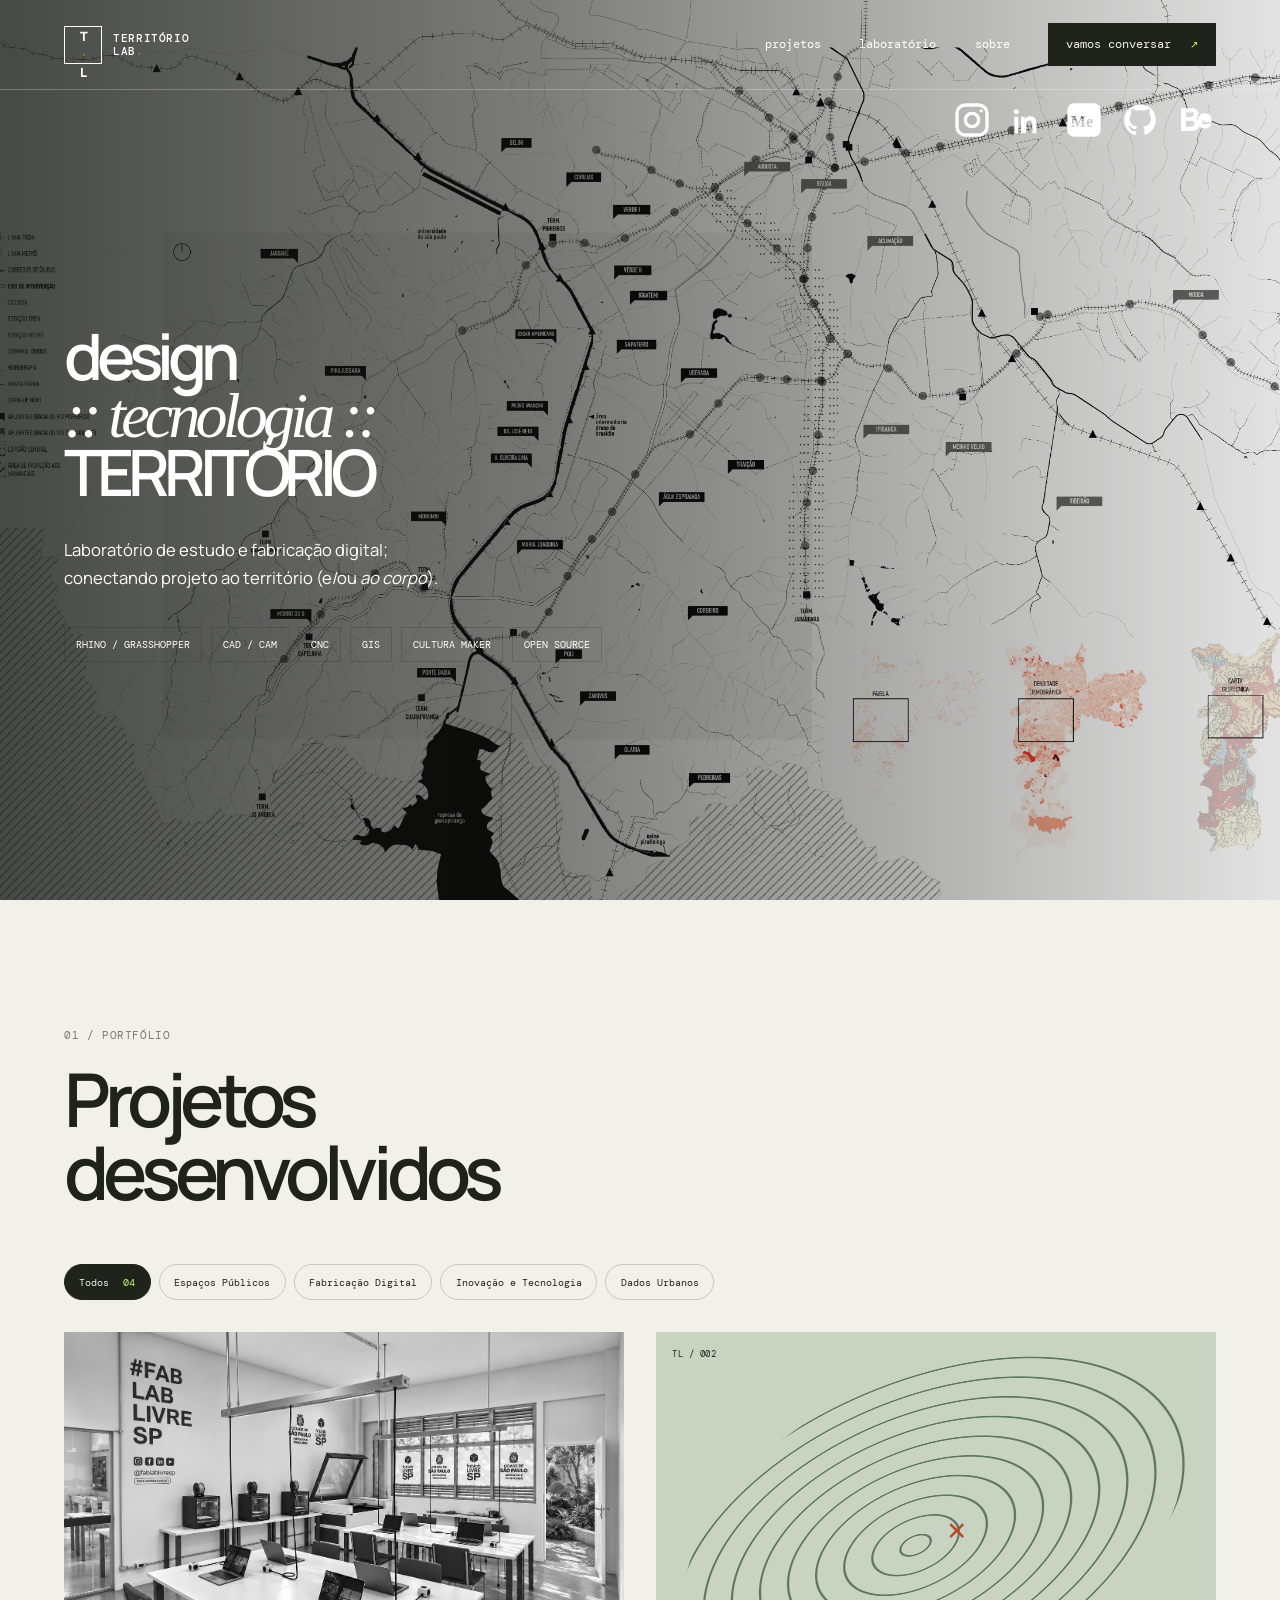
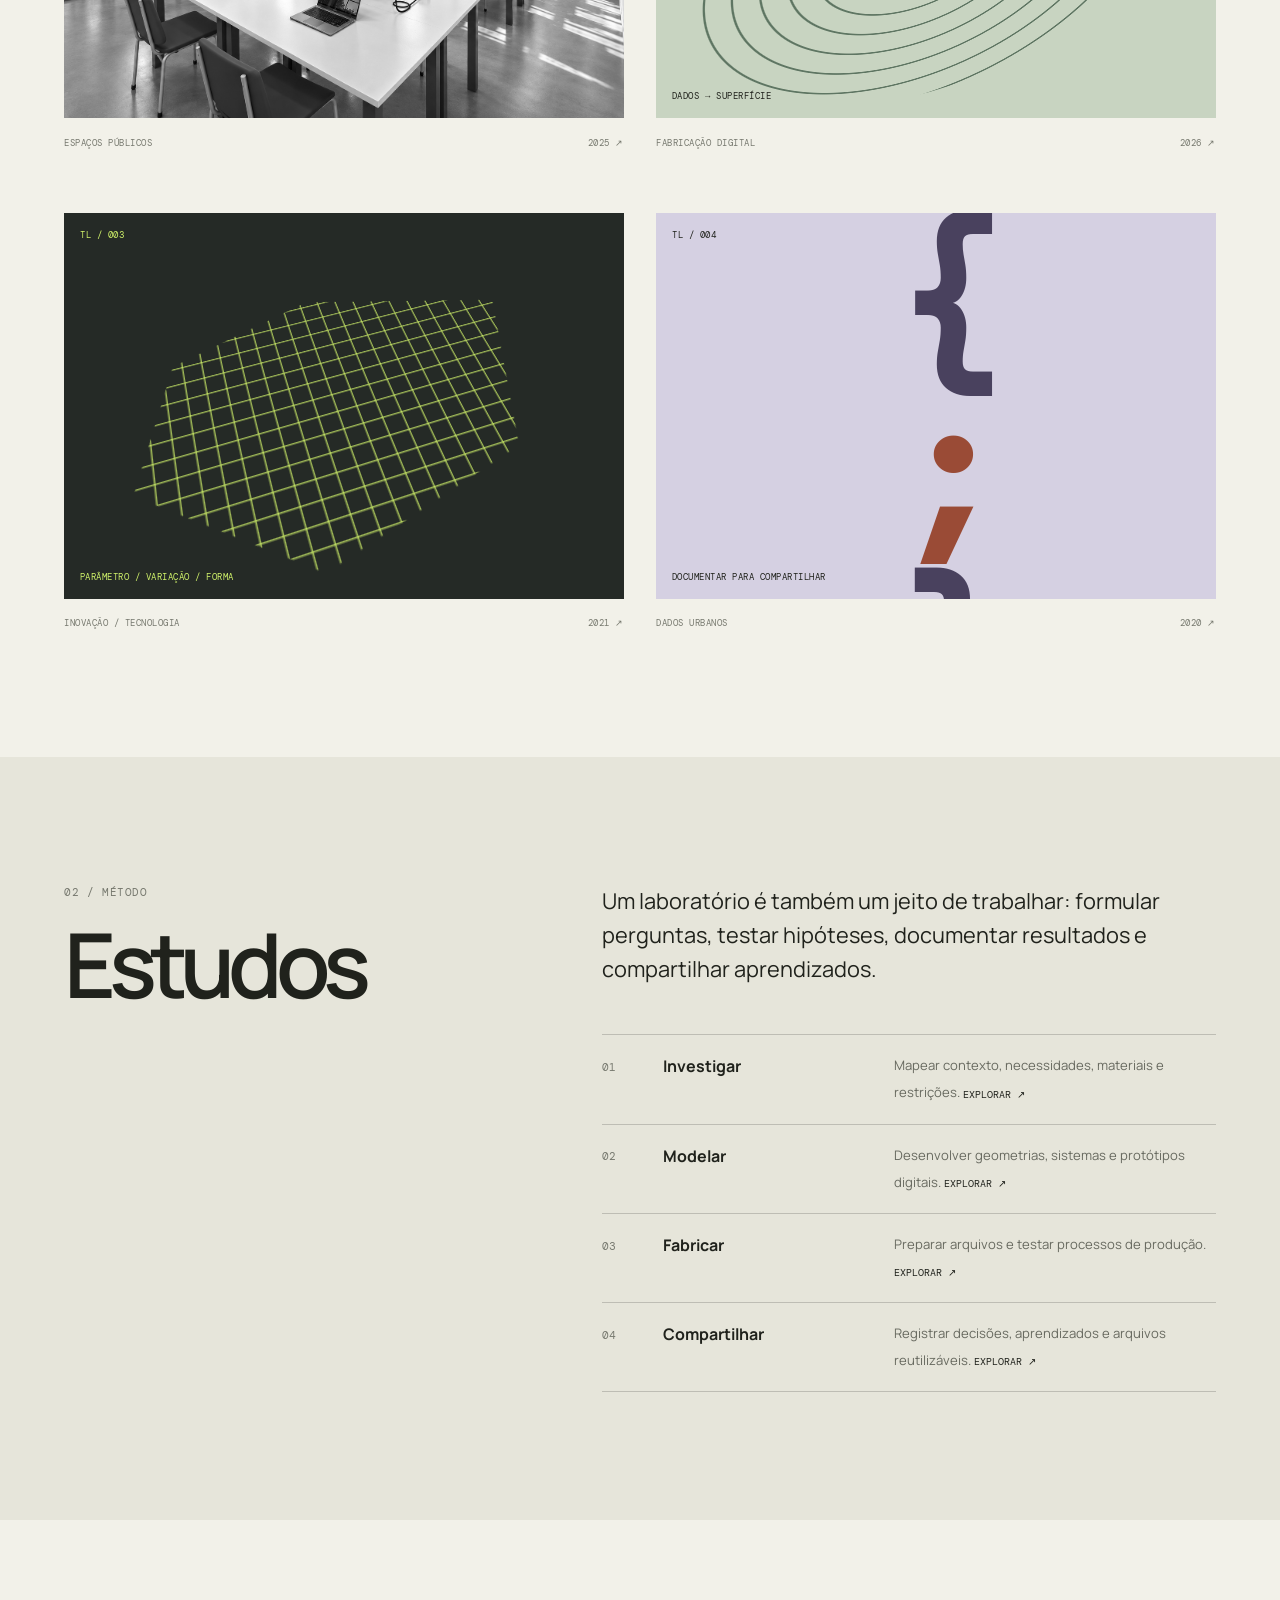
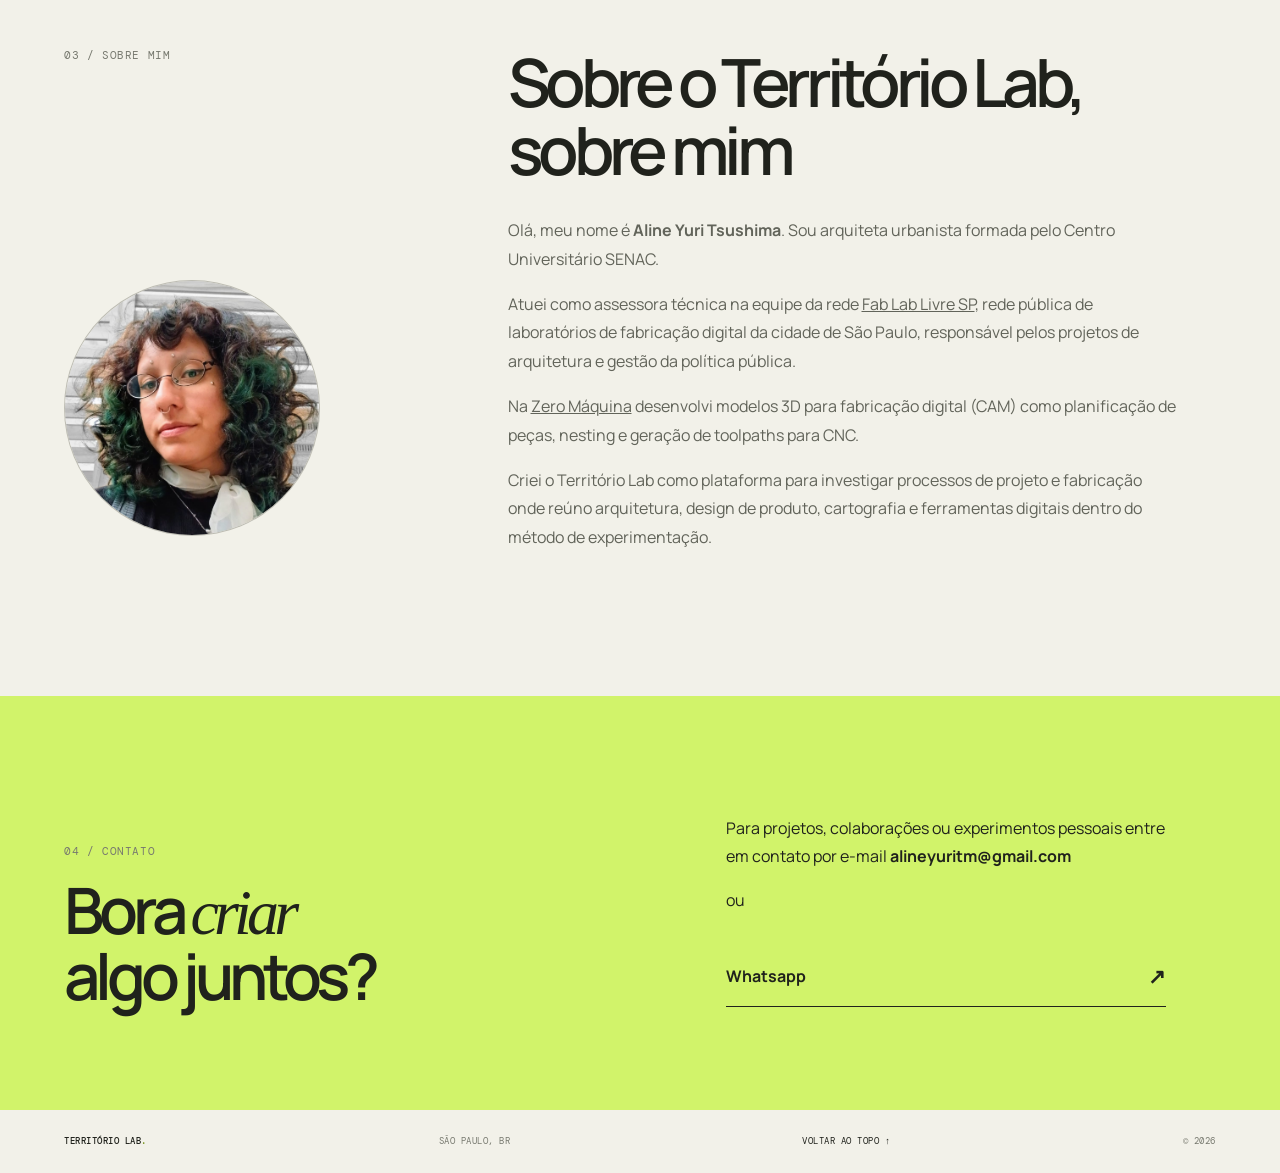
==== commit 5408fc79: "Add public spaces project and image gallery Replace the STEAM project page with a public spaces proj" ====
--- a/index.html
+++ b/index.html
@@ -36,8 +36,25 @@
       <div class="hero-grid">
         <div class="hero-copy">
           <h1>design<br><em>:: tecnologia ::</em><br>TERRITÓRIO</h1>
-          <p class="hero-description"><span>Lab de estudo e fabricação<br>conectando projeto ao território (ou <em>ao corpo</em>).</p>
-          <div class="about-tags"><span>RHINO / GRASSHOPPER</span><span>CAD / CAM</span><span>CNC</span><span>QGIS</span><span>MODELAGEM 3D</span><span>CULTURA MAKER</span><span>OPEN SOURCE</span></div>
+          <p class="hero-description"><span>Laboratório de estudo e fabricação digital;<br>conectando projeto ao território (e/ou <em>ao corpo</em>).</p>
+          <div class="about-tags"><span>RHINO / GRASSHOPPER</span><span>CAD / CAM</span><span>CNC</span><span>GIS</span><span>CULTURA MAKER</span><span>OPEN SOURCE</span></div>
+          <nav class="social-links" aria-label="Redes sociais">
+            <a href="https://www.instagram.com/territoriolab.io/" target="_blank" rel="noopener noreferrer" aria-label="Instagram">
+              <svg width="20" height="20" viewBox="0 0 24 24" aria-hidden="true"><rect x="3" y="3" width="18" height="18" rx="5" fill="none" stroke="currentColor" stroke-width="2"/><circle cx="12" cy="12" r="4" fill="none" stroke="currentColor" stroke-width="2"/><circle cx="17.5" cy="6.5" r="1" fill="currentColor"/></svg>
+            </a>
+            <a href="https://www.linkedin.com/in/alineyuritm/" target="_blank" rel="noopener noreferrer" aria-label="LinkedIn">
+              <svg width="20" height="20" viewBox="0 0 24 24" aria-hidden="true"><path d="M5 8.5A1.5 1.5 0 1 0 5 5.5a1.5 1.5 0 0 0 0 3ZM3.8 10h2.4v10H3.8V10Zm4 0h2.3v1.4h.1c.3-.6 1.2-1.7 3-1.7 3.2 0 3.8 2.1 3.8 4.8V20h-2.4v-4.9c0-1.2 0-2.8-1.7-2.8s-2 1.3-2 2.7V20H7.8V10Z" fill="currentColor"/></svg>
+            </a>
+            <a href="https://alineyuritm.medium.com/" target="_blank" rel="noopener noreferrer" aria-label="Medium">
+              <svg width="20" height="20" viewBox="0 0 24 24" aria-hidden="true"><mask id="medium-cutout"><rect width="24" height="24" fill="#fff"/><text x="4.2" y="16.2" fill="#000" font-family="Georgia, serif" font-size="9.5" font-weight="700">Me</text></mask><rect x="2" y="2" width="20" height="20" rx="4" fill="#fff" mask="url(#medium-cutout)"/></svg>
+            </a>
+            <a href="https://github.com/territorio-lab" target="_blank" rel="noopener noreferrer" aria-label="GitHub">
+              <svg width="20" height="20" viewBox="0 0 24 24" aria-hidden="true"><path d="M12 2.5a9.5 9.5 0 0 0-3 18.5c.5.1.7-.2.7-.5v-1.8c-2.8.6-3.4-1.2-3.4-1.2-.5-1.2-1.1-1.5-1.1-1.5-.9-.6.1-.6.1-.6 1 0 1.5 1 1.5 1 .9 1.5 2.4 1.1 3 .8.1-.7.4-1.1.7-1.3-2.3-.3-4.7-1.1-4.7-5a3.9 3.9 0 0 1 1-2.7c-.1-.3-.4-1.3.1-2.7 0 0 .8-.3 2.8 1a9.5 9.5 0 0 1 5 0c1.9-1.3 2.8-1 2.8-1 .5 1.4.2 2.4.1 2.7a3.9 3.9 0 0 1 1 2.7c0 3.9-2.4 4.7-4.7 5 .4.3.7.9.7 1.8v2.7c0 .3.2.6.7.5A9.5 9.5 0 0 0 12 2.5Z" fill="currentColor"/></svg>
+            </a>
+            <a href="https://www.behance.net/alineyuri" target="_blank" rel="noopener noreferrer" aria-label="Behance">
+              <svg width="20" height="20" viewBox="0 0 24 24" aria-hidden="true"><path d="M3 5h6.2c2.8 0 4.4 1.4 4.4 3.5 0 1.3-.7 2.3-1.8 2.8 1.5.5 2.4 1.6 2.4 3.3 0 2.4-1.8 4-4.9 4H3V5Zm3 2.4v2.8h2.7c1.2 0 1.8-.5 1.8-1.4s-.6-1.4-1.8-1.4H6Zm0 5.1v3.5h3c1.4 0 2.1-.6 2.1-1.8s-.7-1.7-2.1-1.7H6Zm9.2 2.1h5.8c-.2 1.6-1.5 2.5-3.5 2.5-2.7 0-4.5-1.7-4.5-4.3s1.8-4.3 4.4-4.3c2.5 0 4 1.7 4 4.4v.5h-5.8c.1 1 .6 1.5 1.9 1.5.8 0 1.3-.2 1.6-.7h2.2c-.4 1.5-1.8 2.4-3.9 2.4-2.7 0-4.3-1.6-4.3-4.3 0-2.6 1.7-4.3 4.3-4.3 2.4 0 3.9 1.5 3.9 4.1v.4h-5.8c0 .1 0 .2.1.3h.1Zm0-1.8h3.4c-.1-.8-.6-1.2-1.6-1.2-1 0-1.6.4-1.8 1.2Z" fill="currentColor"/></svg>
+            </a>
+          </nav>
         </div>
       </div>
     </section>
@@ -49,35 +66,35 @@
 
       <div class="project-filters" role="group" aria-label="Filtrar projetos por área">
         <button class="filter-button is-active" type="button" data-filter="todos" aria-pressed="true">Todos <span>04</span></button>
-        <button class="filter-button" type="button" data-filter="fabricacao" aria-pressed="false">Fabricação</button>
-        <button class="filter-button" type="button" data-filter="territorio" aria-pressed="false">Território</button>
-        <button class="filter-button" type="button" data-filter="computacao" aria-pressed="false">Design computacional</button>
-        <button class="filter-button" type="button" data-filter="aberto" aria-pressed="false">Open source</button>
+        <button class="filter-button" type="button" data-filter="espaços públicos" aria-pressed="false">Espaços Públicos</button>
+        <button class="filter-button" type="button" data-filter="fabricação digital" aria-pressed="false">Fabricação Digital</button>
+        <button class="filter-button" type="button" data-filter="inovação e tecnologia" aria-pressed="false">Inovação e Tecnologia</button>
+        <button class="filter-button" type="button" data-filter="dados urbanos" aria-pressed="false">Dados Urbanos</button>
       </div>
 
       <div class="project-grid" id="project-grid">
-        <article class="project-card" data-category="fabricacao">
-          <a class="project-link" href="projetos/sistemas-de-encaixe.html" aria-label="Saiba mais sobre sistemas de encaixe CNC">
-            <div class="project-art art-cnc"><span class="art-index">TL / 001</span><div class="cnc-shape shape-a"></div><div class="cnc-shape shape-b"></div><div class="cnc-shape shape-c"></div><span class="art-caption">CORTE · ENCAIXE · MONTAGEM</span></div>
-            <div class="project-meta"><span>FABRICAÇÃO DIGITAL</span><span>2026 ↗</span></div>
+        <article class="project-card" data-category="espaços públicos">
+          <a class="project-link" href="projetos/espacos-publicos.html" aria-label="Saiba mais sobre espaços públicos">
+            <div class="project-art project-image"><img src="imagens/render-jadim-paulistano-1.png" alt="Render do projeto de espaços públicos no Jardim Paulistano"></div>
+            <div class="project-meta"><span>ESPAÇOS PÚBLICOS</span><span>2025 ↗</span></div>
            </a>
         </article>
-        <article class="project-card" data-category="territorio">
+        <article class="project-card" data-category="fabricação digital">
           <a class="project-link" href="projetos/cartografias-fisicas.html" aria-label="Saiba mais sobre cartografias físicas">
             <div class="project-art art-map"><span class="art-index">TL / 002</span><div class="map-rings"></div><span class="map-pin">×</span><span class="art-caption">DADOS → SUPERFÍCIE</span></div>
-            <div class="project-meta"><span>CARTOGRAFIA</span><span>EM ESTUDO ↗</span></div>
-            </a>
+            <div class="project-meta"><span>FABRICAÇÃO DIGITAL</span><span>2026 ↗</span></div>
+          </a>
         </article>
-        <article class="project-card" data-category="computacao">
+        <article class="project-card" data-category="inovação e tecnologia">
           <a class="project-link" href="projetos/geometrias-parametricas.html" aria-label="Saiba mais sobre geometrias paramétricas">
             <div class="project-art art-parametric"><span class="art-index">TL / 003</span><div class="parametric-grid"></div><span class="art-caption">PARÂMETRO / VARIAÇÃO / FORMA</span></div>
-            <div class="project-meta"><span>DESIGN COMPUTACIONAL</span><span>EM ESTUDO ↗</span></div>
-           </a>
+            <div class="project-meta"><span>INOVAÇÃO / TECNOLOGIA</span><span>2021 ↗</span></div>
+          </a>
         </article>
-        <article class="project-card" data-category="aberto">
+        <article class="project-card" data-category="dados urbanos">
           <a class="project-link" href="projetos/ferramentas-abertas.html" aria-label="Saiba mais sobre ferramentas abertas">
             <div class="project-art art-open"><span class="art-index">TL / 004</span><div class="open-symbol">{<span>;</span>}</div><span class="art-caption">DOCUMENTAR PARA COMPARTILHAR</span></div>
-            <div class="project-meta"><span>OPEN SOURCE</span><span>EM CONSTRUÇÃO ↗</span></div>
+            <div class="project-meta"><span>DADOS URBANOS</span><span>2020 ↗</span></div>
            </a>
         </article>
       </div>
@@ -100,14 +117,20 @@
     <section class="about section-shell section-block" id="sobre">
       <div class="about-index"><span class="eyebrow">03 / SOBRE MIM</span><figure class="about-photo"><img src="imagens/foto-perfil.jpeg" alt="Foto de perfil do Território Lab"></figure></div>
       <div class="about-copy"><h2>Sobre o Território Lab, sobre mim</h2>
-        <p>Arquiteta urbanista formada pelo Centro Universitário SENAC.
-        <p>Território Lab é uma plataforma autoral para investigar processos de projeto e fabricação. Reúne arquitetura, design de produto, cartografia e ferramentas digitais em uma prática orientada pela experimentação.</p>
-        <p>O laboratório está em construção — este espaço acompanha projetos, testes e descobertas ao longo do caminho.</p></div>
-      <div class="about-tags"><span>RHINO / GRASSHOPPER</span><span>CAD / CAM</span><span>CNC</span><span>MODELAGEM 3D</span><span>CULTURA MAKER</span><span>OPEN SOURCE</span></div>
-    </section>
+        <p>Olá, meu nome é <strong>Aline Yuri Tsushima</strong>. Sou arquiteta urbanista formada pelo Centro Universitário SENAC.</p>
+        <p>Atuei como assessora técnica na equipe da rede <a href="https://www.fablablivresp.prefeitura.sp.gov.br/" target="_blank" rel="noopener noreferrer"><u>Fab Lab Livre SP</u></a>, rede pública de laboratórios de fabricação digital da cidade de São Paulo, responsável pelos projetos de arquitetura e gestão da política pública.</p>
+        <p>Na <a href="https://zeromaquina.com.br/" target="_blank" rel="noopener noreferrer"><u>Zero Máquina</u></a> desenvolvi modelos 3D para fabricação digital (CAM) como planificação de peças, nesting e geração de toolpaths para CNC.</p>
+        <p>Criei o Território Lab como plataforma para investigar processos de projeto e fabricação onde reúno arquitetura, design de produto, cartografia e ferramentas digitais dentro do método de experimentação.</p>
+      </section>
 
     <section class="contact-section" id="contato">
-      <div class="section-shell contact-layout"><div><p class="eyebrow">04 / CONTATO</p><h2>Tem uma ideia<br>para <em>fabricar?</em></h2></div><div class="contact-copy"><p>Projetos, colaborações, experimentos ou conversas sobre design e fabricação digital são bem-vindos.</p><a class="contact-link" href="mailto:contato@territoriolab.com.br">Entrar em contato <span aria-hidden="true">↗</span></a></div></div>
+      <div class="section-shell contact-layout"><div><p class="eyebrow">04 / CONTATO</p><h2>Bora <em>criar</em><br>algo juntos?</h2>
+      </div>
+      <div class="contact-copy"><p>Para projetos, colaborações ou experimentos pessoais entre em contato por e-mail <strong>alineyuritm@gmail.com</strong></p> 
+        <p>ou</p>
+        <a class="contact-link" href="https://wa.me/qr/VM5VWD7AJVGPO1"> Whatsapp<span aria-hidden="true">↗</span></a>
+      </div>
+      </div>
     </section>
   </main>
 
--- a/style.css
+++ b/style.css
@@ -385,6 +385,19 @@
   overflow:hidden;
   background:#d9d9ca
 }
+.project-image img {
+  display:block;
+  width:100%;
+  height:100%;
+  object-fit:cover;
+  object-position:center;
+  filter:grayscale(100%);
+  transition:filter .35s ease;
+}
+.project-link:hover .project-image img,
+.project-link:focus-visible .project-image img {
+  filter:grayscale(0%);
+}
 .art-index {
   position:absolute;
   left:1rem;
@@ -593,6 +606,43 @@
   border:1px solid var(--line);
   padding:.6rem .7rem
 }
+.social-links {
+  position:absolute;
+  top:100px;
+  right:var(--gutter);
+  z-index:12;
+  display:flex;
+  align-items:center;
+  gap:1rem;
+  margin:0;
+}
+.social-links a {
+  display:grid;
+  width:40px;
+  height:40px;
+  flex:0 0 40px;
+  place-items:center;
+  color:#fff;
+  transition:opacity .2s ease, transform .2s ease;
+}
+.social-links a:hover {
+  opacity:.65;
+  transform:translateY(-2px);
+}
+.social-links svg {
+  display:block;
+  width:40px!important;
+  height:40px!important;
+  max-width:40px;
+  max-height:40px;
+}
+@media(max-width:760px){
+  .social-links {
+    top:74px;
+    right:var(--gutter);
+    gap:.5rem;
+  }
+}
 .contact-section {
   background:var(--lime);
   padding-block:clamp(4rem,8vw,8rem)
@@ -604,7 +654,7 @@
   align-items:end
 }
 .contact-layout h2 {
-  font-size:clamp(3.5rem,7vw,7rem)
+  font-size:clamp(2.75rem,5vw,5rem)
 }
 .contact-copy>p {
   max-width:440px;
@@ -820,6 +870,7 @@
     text-align:left
   }
 }
+
 @media(max-width:430px) {
   .project-grid {
     grid-template-columns:1fr
@@ -898,10 +949,11 @@
   grid-template-columns:1fr .55fr;
   gap:3rem;
   align-items:end;
-  padding-block:clamp(3rem,7vw,6rem)
+  padding-top:1.5rem;
+  padding-bottom:clamp(3rem,7vw,6rem)
 }
 .detail-heading h1 {
-  font-size:clamp(3.3rem,8vw,8rem);
+  font-size:clamp(2rem,4.5vw,4.5rem);
   letter-spacing:-.09em;
   line-height:.92;
   font-weight:600;
@@ -919,8 +971,16 @@
 }
 .detail-visual {
   position:relative;
-  min-height:clamp(300px,52vw,680px);
-  overflow:hidden
+  min-height:0;
+  overflow:visible;
+  cursor:zoom-in
+}
+.detail-visual img {
+  display:block;
+  width:100%;
+  height:auto;
+  object-fit:contain;
+  object-position:center
 }
 .detail-visual .project-art {
   position:absolute;
@@ -962,7 +1022,7 @@
 }
 .detail-body {
   display:grid;
-  grid-template-columns:.6fr 1.4fr;
+  grid-template-columns:1.4fr .6fr;
   gap:clamp(2rem,8vw,8rem);
   padding-bottom:clamp(4rem,9vw,9rem)
 }
@@ -991,17 +1051,95 @@
   line-height:1.7
 }
 .detail-gallery {
-  display:grid;
-  grid-template-columns:1fr 1fr;
+  display:flex;
+  flex-direction:column;
   gap:1rem;
-  margin:2.5rem 0 1rem
-}
-.detail-gallery .project-art {
-  aspect-ratio:1.2
-}
-.detail-gallery .gallery-wide {
-  grid-column:1/-1;
-  aspect-ratio:1.9
+  margin:clamp(2rem,5vw,5rem) 0 clamp(4rem,8vw,8rem)
+}
+.gallery-row {
+  display:flex;
+  align-items:flex-start;
+  gap:1rem;
+  width:100%
+}
+.gallery-image {
+  flex:var(--image-ratio,1) 1 0;
+  aspect-ratio:var(--image-ratio,1);
+  min-width:0;
+  margin:0;
+  overflow:visible;
+  cursor:zoom-in
+}
+.gallery-ratio-133 {
+  --image-ratio:1.33;
+}
+.gallery-ratio-167 {
+  --image-ratio:1.67;
+}
+.gallery-ratio-180 {
+  --image-ratio:1.80;
+}
+.gallery-ratio-243 {
+  --image-ratio:2.43;
+}
+.gallery-image img {
+  display:block;
+  width:100%;
+  height:100%;
+  object-fit:contain
+}
+.lightbox {
+  position:fixed;
+  inset:0;
+  z-index:1000;
+  display:grid;
+  place-items:center;
+  padding:2rem;
+  background:rgba(23,25,20,.88);
+  cursor:zoom-out
+}
+.lightbox[hidden] {
+  display:none
+}
+.lightbox img {
+  display:block;
+  max-width:calc(100vw - 4rem);
+  max-height:calc(100vh - 4rem);
+  width:auto;
+  height:auto;
+  object-fit:contain;
+  cursor:default
+}
+.lightbox-close {
+  position:absolute;
+  top:1rem;
+  right:1rem;
+  width:2.5rem;
+  height:2.5rem;
+  border:1px solid rgba(255,255,255,.7);
+  background:transparent;
+  color:#fff;
+  font-size:1.4rem;
+  line-height:1;
+  cursor:pointer
+}
+body.has-lightbox {
+  overflow:hidden
+}
+.detail-body .detail-meta {
+  grid-template-columns:1fr;
+  margin:0;
+}
+.detail-body .detail-meta div {
+  padding:1rem 0;
+  border-right:0;
+  border-bottom:1px solid var(--line);
+}
+.detail-body .detail-meta div+div {
+  padding-left:0;
+}
+.detail-body .detail-meta div:last-child {
+  border-bottom:0;
 }
 .detail-caption {
   font: .6rem var(--mono);
@@ -1035,7 +1173,7 @@
   margin-bottom:4rem
 }
 .detail-cta h2 {
-  font-size:clamp(2rem,4vw,3.5rem);
+  font-size:clamp(1.6rem,3vw,2.75rem);
   letter-spacing:-.07em;
   line-height:1;
   margin:0
@@ -1090,7 +1228,7 @@
     font-size:clamp(3.5rem,15vw,6rem)
   }
   .detail-visual {
-    min-height:95vw
+    min-height:0
   }
   .detail-meta {
     grid-template-columns:1fr 1fr
@@ -1115,11 +1253,17 @@
   .detail-gallery {
     gap:.6rem
   }
-  .detail-gallery .project-art {
-    aspect-ratio:1
-  }
-  .detail-gallery .gallery-wide {
-    aspect-ratio:1.2
+  .gallery-row {
+    flex-direction:column;
+    gap:.6rem
+  }
+  .gallery-image {
+    width:100%;
+    flex:none;
+    aspect-ratio:auto;
+  }
+  .gallery-image img {
+    height:auto;
   }
   .detail-cta {
     align-items:flex-start;
@@ -1200,3 +1344,21 @@
     padding-block:3.5rem
   }
 }
+
+/* Páginas internas: o cabeçalho ocupa seu próprio espaço antes do breadcrumb. */
+body:has(.detail-hero) .site-header {
+  position:relative;
+  top:auto;
+  left:auto;
+  right:auto;
+  color:var(--ink);
+  border-bottom-color:var(--line);
+}
+body:has(.detail-hero) .menu-toggle-lines,
+body:has(.detail-hero) .menu-toggle-lines:before,
+body:has(.detail-hero) .menu-toggle-lines:after {
+  background:var(--ink);
+}
+body:has(.detail-hero) .menu-toggle[aria-expanded=true] .menu-toggle-lines {
+  background:transparent;
+}
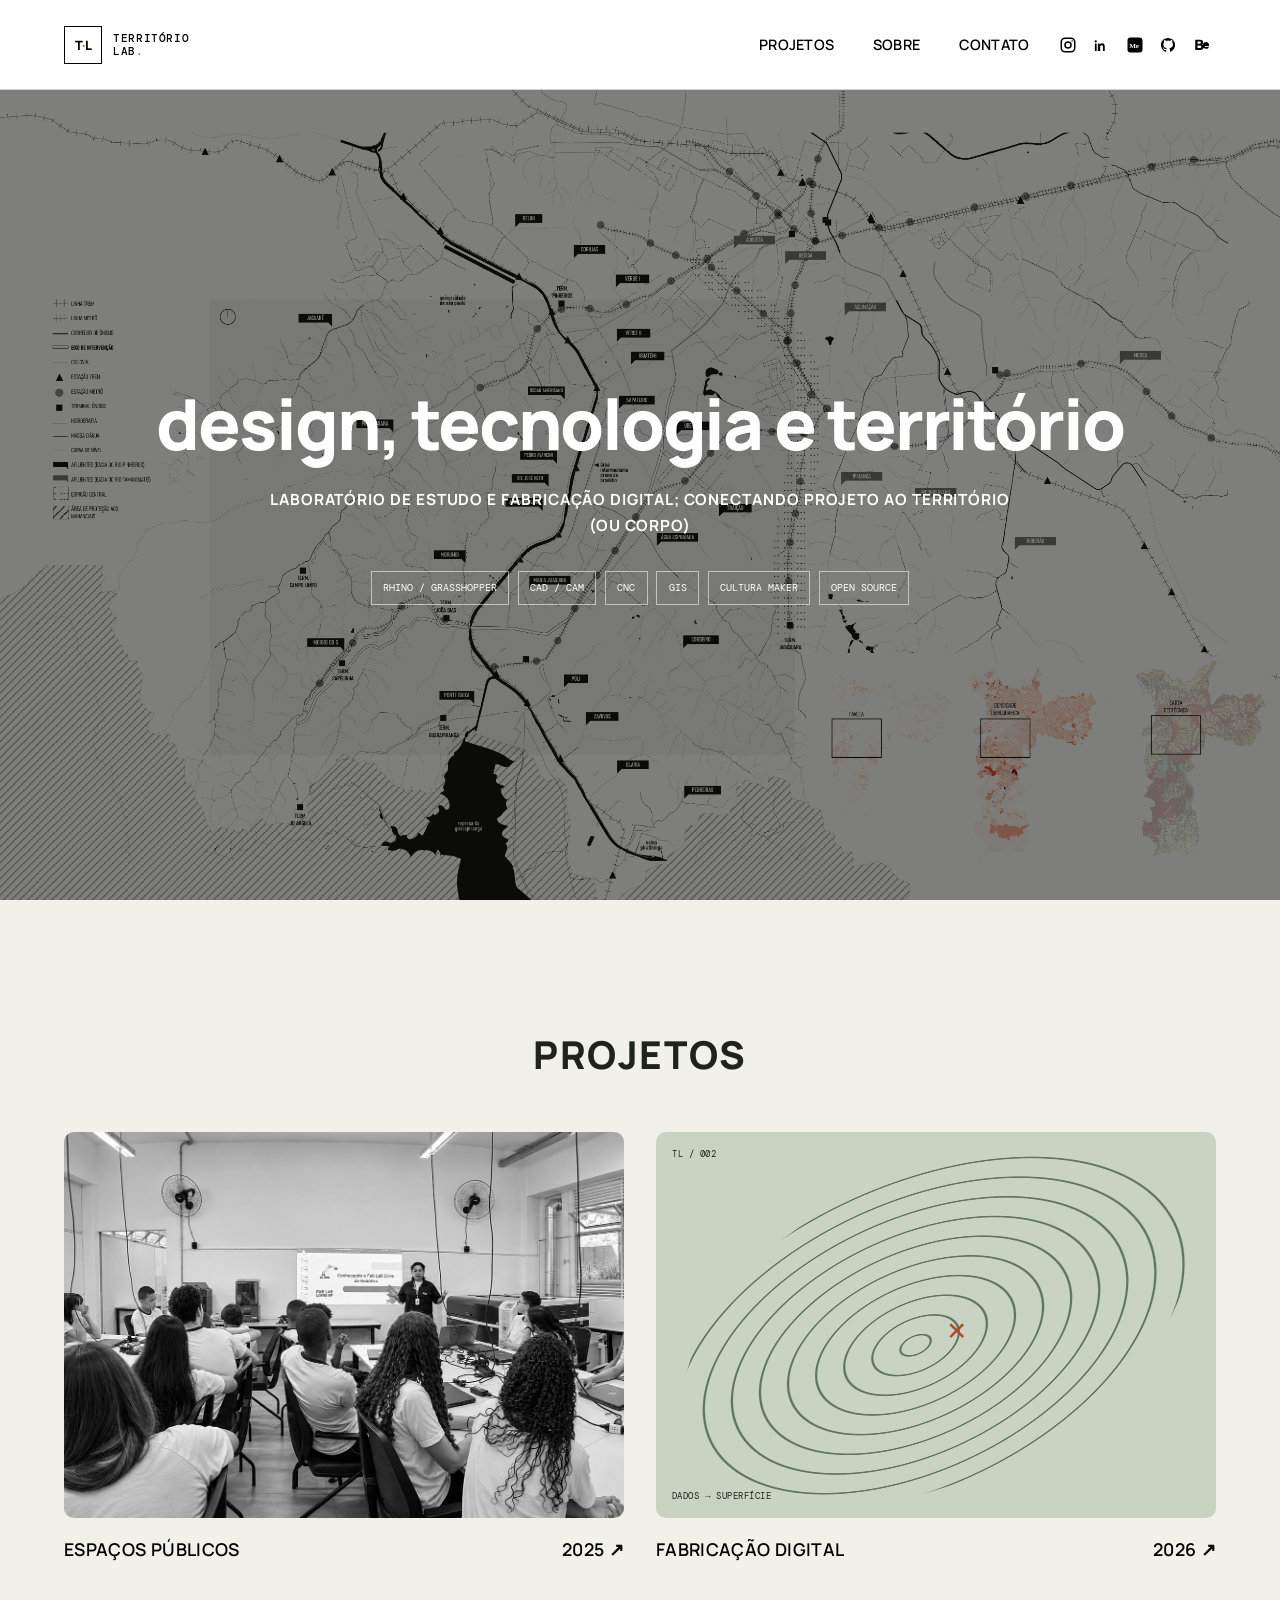
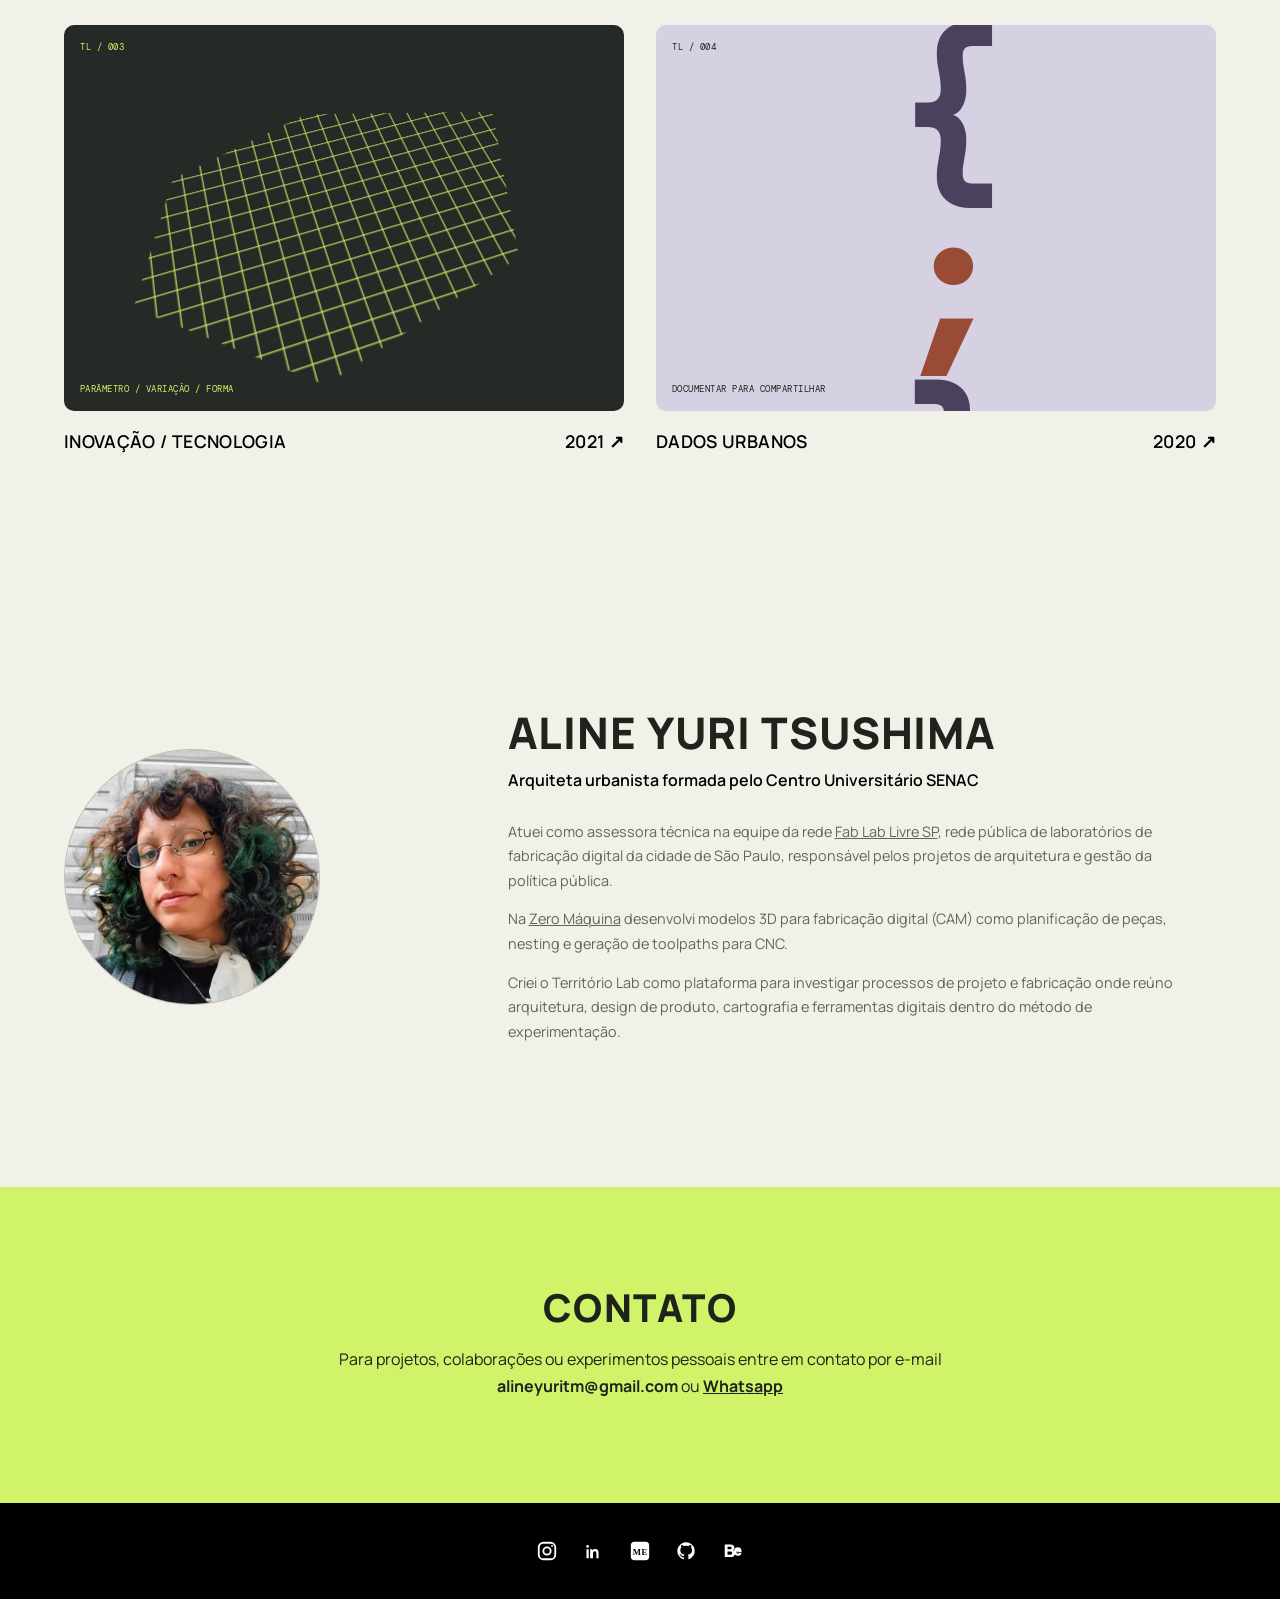
==== commit 1352e2d1: "Simplify homepage and unify header/footer across pages Homepage redesigned after mappinglab.me: whit" ====
--- a/index.html
+++ b/index.html
@@ -9,7 +9,7 @@
   <link rel="stylesheet" href="style.css">
   <script src="script.js" defer></script>
 </head>
-<body>
+<body class="home">
   <a class="skip-link" href="#conteudo">Pular para o conteúdo</a>
 
   <header class="site-header">
@@ -25,57 +25,47 @@
 
     <nav class="site-nav" id="site-nav" aria-label="Navegação principal">
       <a href="#projetos">projetos</a>
-      <a href="#laboratorio">laboratório</a>
       <a href="#sobre">sobre</a>
-      <a class="nav-contact" href="#contato">vamos conversar <span aria-hidden="true">↗</span></a>
+      <a href="#contato">contato</a>
+    </nav>
+
+    <nav class="social-links header-social" aria-label="Redes sociais">
+      <a href="https://www.instagram.com/territoriolab.io/" target="_blank" rel="noopener noreferrer" aria-label="Instagram">
+        <svg viewBox="0 0 24 24" aria-hidden="true"><rect x="3" y="3" width="18" height="18" rx="5" fill="none" stroke="currentColor" stroke-width="2"/><circle cx="12" cy="12" r="4" fill="none" stroke="currentColor" stroke-width="2"/><circle cx="17.5" cy="6.5" r="1" fill="currentColor"/></svg>
+      </a>
+      <a href="https://www.linkedin.com/in/alineyuritm/" target="_blank" rel="noopener noreferrer" aria-label="LinkedIn">
+        <svg viewBox="0 0 24 24" aria-hidden="true"><path d="M5 8.5A1.5 1.5 0 1 0 5 5.5a1.5 1.5 0 0 0 0 3ZM3.8 10h2.4v10H3.8V10Zm4 0h2.3v1.4h.1c.3-.6 1.2-1.7 3-1.7 3.2 0 3.8 2.1 3.8 4.8V20h-2.4v-4.9c0-1.2 0-2.8-1.7-2.8s-2 1.3-2 2.7V20H7.8V10Z" fill="currentColor"/></svg>
+      </a>
+      <a href="https://alineyuritm.medium.com/" target="_blank" rel="noopener noreferrer" aria-label="Medium">
+        <svg viewBox="0 0 24 24" aria-hidden="true"><mask id="medium-cutout-header"><rect width="24" height="24" fill="#fff"/><text x="4.2" y="16.2" fill="#000" font-family="Georgia, serif" font-size="9.5" font-weight="700">Me</text></mask><rect x="2" y="2" width="20" height="20" rx="4" fill="currentColor" mask="url(#medium-cutout-header)"/></svg>
+      </a>
+      <a href="https://github.com/territorio-lab" target="_blank" rel="noopener noreferrer" aria-label="GitHub">
+        <svg viewBox="0 0 24 24" aria-hidden="true"><path d="M12 2.5a9.5 9.5 0 0 0-3 18.5c.5.1.7-.2.7-.5v-1.8c-2.8.6-3.4-1.2-3.4-1.2-.5-1.2-1.1-1.5-1.1-1.5-.9-.6.1-.6.1-.6 1 0 1.5 1 1.5 1 .9 1.5 2.4 1.1 3 .8.1-.7.4-1.1.7-1.3-2.3-.3-4.7-1.1-4.7-5a3.9 3.9 0 0 1 1-2.7c-.1-.3-.4-1.3.1-2.7 0 0 .8-.3 2.8 1a9.5 9.5 0 0 1 5 0c1.9-1.3 2.8-1 2.8-1 .5 1.4.2 2.4.1 2.7a3.9 3.9 0 0 1 1 2.7c0 3.9-2.4 4.7-4.7 5 .4.3.7.9.7 1.8v2.7c0 .3.2.6.7.5A9.5 9.5 0 0 0 12 2.5Z" fill="currentColor"/></svg>
+      </a>
+      <a href="https://www.behance.net/alineyuri" target="_blank" rel="noopener noreferrer" aria-label="Behance">
+        <svg viewBox="0 0 24 24" aria-hidden="true"><path d="M3 5h6.2c2.8 0 4.4 1.4 4.4 3.5 0 1.3-.7 2.3-1.8 2.8 1.5.5 2.4 1.6 2.4 3.3 0 2.4-1.8 4-4.9 4H3V5Zm3 2.4v2.8h2.7c1.2 0 1.8-.5 1.8-1.4s-.6-1.4-1.8-1.4H6Zm0 5.1v3.5h3c1.4 0 2.1-.6 2.1-1.8s-.7-1.7-2.1-1.7H6Zm9.2 2.1h5.8c-.2 1.6-1.5 2.5-3.5 2.5-2.7 0-4.5-1.7-4.5-4.3s1.8-4.3 4.4-4.3c2.5 0 4 1.7 4 4.4v.5h-5.8c.1 1 .6 1.5 1.9 1.5.8 0 1.3-.2 1.6-.7h2.2c-.4 1.5-1.8 2.4-3.9 2.4-2.7 0-4.3-1.6-4.3-4.3 0-2.6 1.7-4.3 4.3-4.3 2.4 0 3.9 1.5 3.9 4.1v.4h-5.8c0 .1 0 .2.1.3h.1Zm0-1.8h3.4c-.1-.8-.6-1.2-1.6-1.2-1 0-1.6.4-1.8 1.2Z" fill="currentColor"/></svg>
+      </a>
     </nav>
   </header>
 
   <main id="conteudo">
-    <section class="hero section-shell" id="inicio">      
+    <section class="hero section-shell" id="inicio">
       <div class="hero-grid">
         <div class="hero-copy">
-          <h1>design<br><em>:: tecnologia ::</em><br>TERRITÓRIO</h1>
-          <p class="hero-description"><span>Laboratório de estudo e fabricação digital;<br>conectando projeto ao território (e/ou <em>ao corpo</em>).</p>
+          <h1>design, tecnologia e território</h1>
+          <p class="hero-description">Laboratório de estudo e fabricação digital; conectando projeto ao território (ou corpo)</p>
           <div class="about-tags"><span>RHINO / GRASSHOPPER</span><span>CAD / CAM</span><span>CNC</span><span>GIS</span><span>CULTURA MAKER</span><span>OPEN SOURCE</span></div>
-          <nav class="social-links" aria-label="Redes sociais">
-            <a href="https://www.instagram.com/territoriolab.io/" target="_blank" rel="noopener noreferrer" aria-label="Instagram">
-              <svg width="20" height="20" viewBox="0 0 24 24" aria-hidden="true"><rect x="3" y="3" width="18" height="18" rx="5" fill="none" stroke="currentColor" stroke-width="2"/><circle cx="12" cy="12" r="4" fill="none" stroke="currentColor" stroke-width="2"/><circle cx="17.5" cy="6.5" r="1" fill="currentColor"/></svg>
-            </a>
-            <a href="https://www.linkedin.com/in/alineyuritm/" target="_blank" rel="noopener noreferrer" aria-label="LinkedIn">
-              <svg width="20" height="20" viewBox="0 0 24 24" aria-hidden="true"><path d="M5 8.5A1.5 1.5 0 1 0 5 5.5a1.5 1.5 0 0 0 0 3ZM3.8 10h2.4v10H3.8V10Zm4 0h2.3v1.4h.1c.3-.6 1.2-1.7 3-1.7 3.2 0 3.8 2.1 3.8 4.8V20h-2.4v-4.9c0-1.2 0-2.8-1.7-2.8s-2 1.3-2 2.7V20H7.8V10Z" fill="currentColor"/></svg>
-            </a>
-            <a href="https://alineyuritm.medium.com/" target="_blank" rel="noopener noreferrer" aria-label="Medium">
-              <svg width="20" height="20" viewBox="0 0 24 24" aria-hidden="true"><mask id="medium-cutout"><rect width="24" height="24" fill="#fff"/><text x="4.2" y="16.2" fill="#000" font-family="Georgia, serif" font-size="9.5" font-weight="700">Me</text></mask><rect x="2" y="2" width="20" height="20" rx="4" fill="#fff" mask="url(#medium-cutout)"/></svg>
-            </a>
-            <a href="https://github.com/territorio-lab" target="_blank" rel="noopener noreferrer" aria-label="GitHub">
-              <svg width="20" height="20" viewBox="0 0 24 24" aria-hidden="true"><path d="M12 2.5a9.5 9.5 0 0 0-3 18.5c.5.1.7-.2.7-.5v-1.8c-2.8.6-3.4-1.2-3.4-1.2-.5-1.2-1.1-1.5-1.1-1.5-.9-.6.1-.6.1-.6 1 0 1.5 1 1.5 1 .9 1.5 2.4 1.1 3 .8.1-.7.4-1.1.7-1.3-2.3-.3-4.7-1.1-4.7-5a3.9 3.9 0 0 1 1-2.7c-.1-.3-.4-1.3.1-2.7 0 0 .8-.3 2.8 1a9.5 9.5 0 0 1 5 0c1.9-1.3 2.8-1 2.8-1 .5 1.4.2 2.4.1 2.7a3.9 3.9 0 0 1 1 2.7c0 3.9-2.4 4.7-4.7 5 .4.3.7.9.7 1.8v2.7c0 .3.2.6.7.5A9.5 9.5 0 0 0 12 2.5Z" fill="currentColor"/></svg>
-            </a>
-            <a href="https://www.behance.net/alineyuri" target="_blank" rel="noopener noreferrer" aria-label="Behance">
-              <svg width="20" height="20" viewBox="0 0 24 24" aria-hidden="true"><path d="M3 5h6.2c2.8 0 4.4 1.4 4.4 3.5 0 1.3-.7 2.3-1.8 2.8 1.5.5 2.4 1.6 2.4 3.3 0 2.4-1.8 4-4.9 4H3V5Zm3 2.4v2.8h2.7c1.2 0 1.8-.5 1.8-1.4s-.6-1.4-1.8-1.4H6Zm0 5.1v3.5h3c1.4 0 2.1-.6 2.1-1.8s-.7-1.7-2.1-1.7H6Zm9.2 2.1h5.8c-.2 1.6-1.5 2.5-3.5 2.5-2.7 0-4.5-1.7-4.5-4.3s1.8-4.3 4.4-4.3c2.5 0 4 1.7 4 4.4v.5h-5.8c.1 1 .6 1.5 1.9 1.5.8 0 1.3-.2 1.6-.7h2.2c-.4 1.5-1.8 2.4-3.9 2.4-2.7 0-4.3-1.6-4.3-4.3 0-2.6 1.7-4.3 4.3-4.3 2.4 0 3.9 1.5 3.9 4.1v.4h-5.8c0 .1 0 .2.1.3h.1Zm0-1.8h3.4c-.1-.8-.6-1.2-1.6-1.2-1 0-1.6.4-1.8 1.2Z" fill="currentColor"/></svg>
-            </a>
-          </nav>
         </div>
       </div>
     </section>
 
     <section class="projects section-shell section-block" id="projetos">
-      <div class="section-heading">
-        <div><p class="eyebrow">01 / PORTFÓLIO</p><h2>Projetos desenvolvidos</em></h2></div>
-      </div>
-
-      <div class="project-filters" role="group" aria-label="Filtrar projetos por área">
-        <button class="filter-button is-active" type="button" data-filter="todos" aria-pressed="true">Todos <span>04</span></button>
-        <button class="filter-button" type="button" data-filter="espaços públicos" aria-pressed="false">Espaços Públicos</button>
-        <button class="filter-button" type="button" data-filter="fabricação digital" aria-pressed="false">Fabricação Digital</button>
-        <button class="filter-button" type="button" data-filter="inovação e tecnologia" aria-pressed="false">Inovação e Tecnologia</button>
-        <button class="filter-button" type="button" data-filter="dados urbanos" aria-pressed="false">Dados Urbanos</button>
-      </div>
+      <h2 class="section-title">PROJETOS</h2>
 
       <div class="project-grid" id="project-grid">
         <article class="project-card" data-category="espaços públicos">
           <a class="project-link" href="projetos/espacos-publicos.html" aria-label="Saiba mais sobre espaços públicos">
-            <div class="project-art project-image"><img src="imagens/render-jadim-paulistano-1.png" alt="Render do projeto de espaços públicos no Jardim Paulistano"></div>
+            <div class="project-art project-image"><img src="imagens/foto1-jp.png" alt="Foto principal do projeto de espaços públicos no Jardim Paulistano"></div>
             <div class="project-meta"><span>ESPAÇOS PÚBLICOS</span><span>2025 ↗</span></div>
            </a>
         </article>
@@ -98,42 +88,45 @@
            </a>
         </article>
       </div>
-      </section>
+    </section>
 
-    <section class="lab-section section-block" id="laboratorio">
-      <div class="section-shell lab-layout">
-        <div><p class="eyebrow">02 / MÉTODO</p><h2>Estudos</h2></div>
-        <div class="lab-content"><p class="lab-lead">Um laboratório é também um jeito de trabalhar: formular perguntas, testar hipóteses, documentar resultados e compartilhar aprendizados.</p>
-          <div class="method-list">
-            <a href="laboratorio/investigacao.html"><span>01</span><h3>Investigar</h3><p>Mapear contexto, necessidades, materiais e restrições. <b>Explorar ↗</b></p></a>
-            <a href="laboratorio/modelagem.html"><span>02</span><h3>Modelar</h3><p>Desenvolver geometrias, sistemas e protótipos digitais. <b>Explorar ↗</b></p></a>
-            <a href="laboratorio/fabricacao.html"><span>03</span><h3>Fabricar</h3><p>Preparar arquivos e testar processos de produção. <b>Explorar ↗</b></p></a>
-            <a href="laboratorio/documentacao-aberta.html"><span>04</span><h3>Compartilhar</h3><p>Registrar decisões, aprendizados e arquivos reutilizáveis. <b>Explorar ↗</b></p></a>
-          </div>
-        </div>
+    <section class="about section-shell section-block" id="sobre">
+      <div class="about-index"><figure class="about-photo"><img src="imagens/foto-perfil.jpeg" alt="Foto de perfil do Território Lab"></figure></div>
+      <div class="about-copy">
+        <h2>ALINE YURI TSUSHIMA</h2>
+        <p class="about-role">Arquiteta urbanista formada pelo Centro Universitário SENAC</p>
+        <p>Atuei como assessora técnica na equipe da rede <a href="https://www.fablablivresp.prefeitura.sp.gov.br/" target="_blank" rel="noopener noreferrer"><u>Fab Lab Livre SP</u></a>, rede pública de laboratórios de fabricação digital da cidade de São Paulo, responsável pelos projetos de arquitetura e gestão da política pública.</p>
+        <p>Na <a href="https://zeromaquina.com.br/" target="_blank" rel="noopener noreferrer"><u>Zero Máquina</u></a> desenvolvi modelos 3D para fabricação digital (CAM) como planificação de peças, nesting e geração de toolpaths para CNC.</p>
+        <p>Criei o Território Lab como plataforma para investigar processos de projeto e fabricação onde reúno arquitetura, design de produto, cartografia e ferramentas digitais dentro do método de experimentação.</p>
       </div>
     </section>
 
-    <section class="about section-shell section-block" id="sobre">
-      <div class="about-index"><span class="eyebrow">03 / SOBRE MIM</span><figure class="about-photo"><img src="imagens/foto-perfil.jpeg" alt="Foto de perfil do Território Lab"></figure></div>
-      <div class="about-copy"><h2>Sobre o Território Lab, sobre mim</h2>
-        <p>Olá, meu nome é <strong>Aline Yuri Tsushima</strong>. Sou arquiteta urbanista formada pelo Centro Universitário SENAC.</p>
-        <p>Atuei como assessora técnica na equipe da rede <a href="https://www.fablablivresp.prefeitura.sp.gov.br/" target="_blank" rel="noopener noreferrer"><u>Fab Lab Livre SP</u></a>, rede pública de laboratórios de fabricação digital da cidade de São Paulo, responsável pelos projetos de arquitetura e gestão da política pública.</p>
-        <p>Na <a href="https://zeromaquina.com.br/" target="_blank" rel="noopener noreferrer"><u>Zero Máquina</u></a> desenvolvi modelos 3D para fabricação digital (CAM) como planificação de peças, nesting e geração de toolpaths para CNC.</p>
-        <p>Criei o Território Lab como plataforma para investigar processos de projeto e fabricação onde reúno arquitetura, design de produto, cartografia e ferramentas digitais dentro do método de experimentação.</p>
-      </section>
-
     <section class="contact-section" id="contato">
-      <div class="section-shell contact-layout"><div><p class="eyebrow">04 / CONTATO</p><h2>Bora <em>criar</em><br>algo juntos?</h2>
-      </div>
-      <div class="contact-copy"><p>Para projetos, colaborações ou experimentos pessoais entre em contato por e-mail <strong>alineyuritm@gmail.com</strong></p> 
-        <p>ou</p>
-        <a class="contact-link" href="https://wa.me/qr/VM5VWD7AJVGPO1"> Whatsapp<span aria-hidden="true">↗</span></a>
-      </div>
+      <div class="section-shell contact-layout">
+        <h2>CONTATO</h2>
+        <p>Para projetos, colaborações ou experimentos pessoais entre em contato por e-mail <strong>alineyuritm@gmail.com</strong> ou <a class="contact-link" href="https://wa.me/qr/VM5VWD7AJVGPO1"><u>Whatsapp</u></a></p>
       </div>
     </section>
   </main>
 
-  <footer class="site-footer section-shell"><a class="footer-brand" href="#inicio">TERRITÓRIO LAB<span>.</span></a><span>SÃO PAULO, BR</span><a href="#inicio">VOLTAR AO TOPO ↑</a><span>© <span id="current-year">2026</span></span></footer>
+  <footer class="site-footer">
+    <nav class="social-links footer-social" aria-label="Redes sociais">
+      <a href="https://www.instagram.com/territoriolab.io/" target="_blank" rel="noopener noreferrer" aria-label="Instagram">
+        <svg viewBox="0 0 24 24" aria-hidden="true"><rect x="3" y="3" width="18" height="18" rx="5" fill="none" stroke="currentColor" stroke-width="2"/><circle cx="12" cy="12" r="4" fill="none" stroke="currentColor" stroke-width="2"/><circle cx="17.5" cy="6.5" r="1" fill="currentColor"/></svg>
+      </a>
+      <a href="https://www.linkedin.com/in/alineyuritm/" target="_blank" rel="noopener noreferrer" aria-label="LinkedIn">
+        <svg viewBox="0 0 24 24" aria-hidden="true"><path d="M5 8.5A1.5 1.5 0 1 0 5 5.5a1.5 1.5 0 0 0 0 3ZM3.8 10h2.4v10H3.8V10Zm4 0h2.3v1.4h.1c.3-.6 1.2-1.7 3-1.7 3.2 0 3.8 2.1 3.8 4.8V20h-2.4v-4.9c0-1.2 0-2.8-1.7-2.8s-2 1.3-2 2.7V20H7.8V10Z" fill="currentColor"/></svg>
+      </a>
+      <a href="https://alineyuritm.medium.com/" target="_blank" rel="noopener noreferrer" aria-label="Medium">
+        <svg viewBox="0 0 24 24" aria-hidden="true"><mask id="medium-cutout-footer"><rect width="24" height="24" fill="#fff"/><text x="4.2" y="16.2" fill="#000" font-family="Georgia, serif" font-size="9.5" font-weight="700">Me</text></mask><rect x="2" y="2" width="20" height="20" rx="4" fill="currentColor" mask="url(#medium-cutout-footer)"/></svg>
+      </a>
+      <a href="https://github.com/territorio-lab" target="_blank" rel="noopener noreferrer" aria-label="GitHub">
+        <svg viewBox="0 0 24 24" aria-hidden="true"><path d="M12 2.5a9.5 9.5 0 0 0-3 18.5c.5.1.7-.2.7-.5v-1.8c-2.8.6-3.4-1.2-3.4-1.2-.5-1.2-1.1-1.5-1.1-1.5-.9-.6.1-.6.1-.6 1 0 1.5 1 1.5 1 .9 1.5 2.4 1.1 3 .8.1-.7.4-1.1.7-1.3-2.3-.3-4.7-1.1-4.7-5a3.9 3.9 0 0 1 1-2.7c-.1-.3-.4-1.3.1-2.7 0 0 .8-.3 2.8 1a9.5 9.5 0 0 1 5 0c1.9-1.3 2.8-1 2.8-1 .5 1.4.2 2.4.1 2.7a3.9 3.9 0 0 1 1 2.7c0 3.9-2.4 4.7-4.7 5 .4.3.7.9.7 1.8v2.7c0 .3.2.6.7.5A9.5 9.5 0 0 0 12 2.5Z" fill="currentColor"/></svg>
+      </a>
+      <a href="https://www.behance.net/alineyuri" target="_blank" rel="noopener noreferrer" aria-label="Behance">
+        <svg viewBox="0 0 24 24" aria-hidden="true"><path d="M3 5h6.2c2.8 0 4.4 1.4 4.4 3.5 0 1.3-.7 2.3-1.8 2.8 1.5.5 2.4 1.6 2.4 3.3 0 2.4-1.8 4-4.9 4H3V5Zm3 2.4v2.8h2.7c1.2 0 1.8-.5 1.8-1.4s-.6-1.4-1.8-1.4H6Zm0 5.1v3.5h3c1.4 0 2.1-.6 2.1-1.8s-.7-1.7-2.1-1.7H6Zm9.2 2.1h5.8c-.2 1.6-1.5 2.5-3.5 2.5-2.7 0-4.5-1.7-4.5-4.3s1.8-4.3 4.4-4.3c2.5 0 4 1.7 4 4.4v.5h-5.8c.1 1 .6 1.5 1.9 1.5.8 0 1.3-.2 1.6-.7h2.2c-.4 1.5-1.8 2.4-3.9 2.4-2.7 0-4.3-1.6-4.3-4.3 0-2.6 1.7-4.3 4.3-4.3 2.4 0 3.9 1.5 3.9 4.1v.4h-5.8c0 .1 0 .2.1.3h.1Zm0-1.8h3.4c-.1-.8-.6-1.2-1.6-1.2-1 0-1.6.4-1.8 1.2Z" fill="currentColor"/></svg>
+      </a>
+    </nav>
+  </footer>
 </body>
 </html>
--- a/style.css
+++ b/style.css
@@ -344,6 +344,9 @@
   gap:.5rem;
   margin-bottom:2rem
 }
+.gallery-filters {
+  margin-bottom:0
+}
 .filter-button {
   border:1px solid var(--line);
   background:transparent;
@@ -605,43 +608,6 @@
   font: .61rem var(--mono);
   border:1px solid var(--line);
   padding:.6rem .7rem
-}
-.social-links {
-  position:absolute;
-  top:100px;
-  right:var(--gutter);
-  z-index:12;
-  display:flex;
-  align-items:center;
-  gap:1rem;
-  margin:0;
-}
-.social-links a {
-  display:grid;
-  width:40px;
-  height:40px;
-  flex:0 0 40px;
-  place-items:center;
-  color:#fff;
-  transition:opacity .2s ease, transform .2s ease;
-}
-.social-links a:hover {
-  opacity:.65;
-  transform:translateY(-2px);
-}
-.social-links svg {
-  display:block;
-  width:40px!important;
-  height:40px!important;
-  max-width:40px;
-  max-height:40px;
-}
-@media(max-width:760px){
-  .social-links {
-    top:74px;
-    right:var(--gutter);
-    gap:.5rem;
-  }
 }
 .contact-section {
   background:var(--lime);
@@ -858,17 +824,6 @@
   .contact-layout h2 {
     font-size:clamp(4rem,14vw,6rem)
   }
-  .site-footer {
-    display:grid;
-    grid-template-columns:1fr 1fr;
-    line-height:1.7
-  }
-  .site-footer span:nth-child(2) {
-    text-align:right
-  }
-  .site-footer>a:last-of-type {
-    text-align:left
-  }
 }
 
 @media(max-width:430px) {
@@ -963,6 +918,9 @@
   font-family:Georgia,serif;
   font-weight:400
 }
+.detail-heading:has(+ .gallery-with-filters) {
+  padding-bottom:1.25rem
+}
 .detail-summary {
   font-size:clamp(1rem,1.5vw,1.25rem);
   line-height:1.7;
@@ -1056,6 +1014,10 @@
   gap:1rem;
   margin:clamp(2rem,5vw,5rem) 0 clamp(4rem,8vw,8rem)
 }
+.gallery-with-filters {
+  gap:1rem;
+  margin-top:0
+}
 .gallery-row {
   display:flex;
   align-items:flex-start;
@@ -1067,7 +1029,7 @@
   aspect-ratio:var(--image-ratio,1);
   min-width:0;
   margin:0;
-  overflow:visible;
+  overflow:hidden;
   cursor:zoom-in
 }
 .gallery-ratio-133 {
@@ -1076,17 +1038,20 @@
 .gallery-ratio-167 {
   --image-ratio:1.67;
 }
-.gallery-ratio-180 {
-  --image-ratio:1.80;
+.gallery-ratio-178 {
+  --image-ratio:1.778;
 }
 .gallery-ratio-243 {
   --image-ratio:2.43;
+}
+.gallery-ratio-405 {
+  --image-ratio:4.055;
 }
 .gallery-image img {
   display:block;
   width:100%;
   height:100%;
-  object-fit:contain
+  object-fit:cover
 }
 .lightbox {
   position:fixed;
@@ -1260,10 +1225,10 @@
   .gallery-image {
     width:100%;
     flex:none;
-    aspect-ratio:auto;
+    aspect-ratio:var(--image-ratio,1);
   }
   .gallery-image img {
-    height:auto;
+    height:100%;
   }
   .detail-cta {
     align-items:flex-start;
@@ -1277,88 +1242,206 @@
     grid-column:2
   }
 }
+
+/* ===== Cabeçalho e rodapé (todas as páginas) — visual inspirado no mappinglab.me ===== */
 .site-header {
-  position:absolute;
-  top:0;
-  left:0;
-  right:0;
+  background:#fff;
+  color:#000;
+  gap:1.5rem;
+}
+.brand-mark {
+  /* flex mantém "T·L" numa linha (com grid cada letra virava uma linha) */
+  display:flex;
+  align-items:center;
+  justify-content:center;
+  border-color:currentColor
+}
+.site-nav {
+  margin-left:auto
+}
+.site-nav>a {
+  font-family:var(--sans);
+  font-size:.9rem;
+  font-weight:600;
+  letter-spacing:.02em;
+  text-transform:uppercase
+}
+.site-nav>a:hover {
+  opacity:.6
+}
+.social-links {
+  display:flex;
+  align-items:center;
+  gap:.35rem;
+  margin:0
+}
+.social-links a {
+  display:grid;
+  place-items:center;
+  width:28px;
+  height:28px;
+  flex:0 0 28px;
+  color:#000;
+  transition:opacity .2s ease
+}
+.social-links a:hover {
+  opacity:.6
+}
+.social-links svg {
+  display:block;
+  width:18px;
+  height:18px
+}
+.site-footer {
+  display:flex;
+  justify-content:center;
+  background:#000;
   color:#fff;
-  border-bottom-color:rgba(255,255,255,.25)
-}
-.brand-mark {
-  border-color:currentColor
-}
+  padding:2rem var(--gutter)
+}
+.site-footer .social-links {
+  gap:.9rem
+}
+.site-footer .social-links a {
+  color:#fff;
+  width:32px;
+  height:32px;
+  flex-basis:32px
+}
+.site-footer .social-links svg {
+  width:22px;
+  height:22px
+}
+@media(max-width:760px) {
+  /* No celular os ícones ficam só no rodapé */
+  .header-social {
+    display:none
+  }
+  .site-nav {
+    margin-left:0;
+    background:#fff
+  }
+}
+
+/* Galeria: o filtro esconde imagens e também as linhas que ficam vazias */
+.gallery-row[hidden],
+.gallery-image[hidden] {
+  display:none
+}
+
+/* ===== Página inicial ===== */
 .hero {
   width:100%;
   max-width:none;
   margin:0;
-  padding:calc(90px + 1.25rem) 0 1.25rem;
-  min-height:100vh;
-  min-height:100svh;
+  padding:0;
+  min-height:calc(100vh - 90px);
+  min-height:calc(100svh - 90px);
   display:flex;
   flex-direction:column;
-  justify-content:space-between;
+  justify-content:center;
+  align-items:center;
+  text-align:center;
   color:#fff;
-  background-image:linear-gradient(90deg,rgba(20,22,18,.78) 0%,rgba(20,22,18,.56) 42%,rgba(20,22,18,.12) 100%),url("imagens/mapa-1.jpg");
-  background-size:cover;
-  background-position:center
-}
-.hero-topline,.hero-bottomline {
-  padding-inline:var(--gutter);
-  color:rgba(255,255,255,.78)
+  background:linear-gradient(rgba(20,22,18,.55),rgba(20,22,18,.55)),url("imagens/mapa-1.jpg") center/cover
 }
 .hero-grid {
-  grid-template-columns:minmax(0,1fr);
-  flex:1;
-  align-items:center;
-  padding:clamp(4rem,8vw,8rem) var(--gutter)
+  display:block;
+  padding:3rem var(--gutter)
+}
+.hero-copy {
+  max-width:980px;
+  margin-inline:auto;
+  padding:0
 }
 .hero h1 {
-  font-size:clamp(2.5rem,5vw,5rem)
-}
-.hero-copy {
-  max-width:760px
-}
-.hero-copy .eyebrow {
-  color:rgba(255,255,255,.78)
-}
-.hero-bottomline {
-  border-top-color:rgba(255,255,255,.35)
+  font-size:clamp(2.2rem,5.5vw,4.6rem);
+  font-weight:800;
+  letter-spacing:-.03em;
+  line-height:1.08
+}
+.hero-description {
+  max-width:760px;
+  margin:1.6rem auto 2rem;
+  font-size:clamp(.8rem,1.2vw,1rem);
+  font-weight:700;
+  letter-spacing:.06em;
+  line-height:1.7;
+  text-transform:uppercase
+}
+.hero .about-tags {
+  justify-content:center;
+  margin-top:0
+}
+.hero .about-tags span {
+  border-color:rgba(255,255,255,.55);
+  color:#fff
+}
+.section-title {
+  text-align:center;
+  font-size:clamp(1.6rem,3vw,2.4rem);
+  font-weight:800;
+  letter-spacing:.04em;
+  margin:0 0 clamp(2rem,4vw,3.5rem)
+}
+body.home .project-art {
+  border-radius:10px
+}
+body.home .project-meta {
+  font-family:var(--sans);
+  font-size:1.1rem;
+  font-weight:600;
+  letter-spacing:.02em;
+  color:#000
+}
+body.home .about-copy h2 {
+  font-size:clamp(1.8rem,3.4vw,2.8rem);
+  font-weight:800;
+  letter-spacing:.02em;
+  line-height:1.1;
+  margin:0 0 .6rem
+}
+body.home .about-copy .about-role {
+  font-size:1rem;
+  font-weight:600;
+  color:#000;
+  margin:0 0 1.6rem
+}
+body.home .about-copy p {
+  font-size:.9rem;
+  line-height:1.7
+}
+body.home .contact-layout {
+  display:block;
+  text-align:center
+}
+body.home .contact-layout h2 {
+  font-size:clamp(1.6rem,3vw,2.4rem);
+  font-weight:800;
+  letter-spacing:.04em;
+  margin:0 0 1.2rem
+}
+body.home .contact-layout p {
+  max-width:640px;
+  margin:0 auto;
+  font-size:1rem;
+  line-height:1.7
+}
+body.home .contact-link {
+  display:inline;
+  border:0;
+  padding:0;
+  margin:0;
+  font-weight:700
 }
 @media(max-width:760px) {
-  .site-header {
-    height:74px
-  }
-  .menu-toggle-lines,.menu-toggle-lines:before,.menu-toggle-lines:after {
-    background:#fff
-  }
-  .site-nav {
-    color:var(--ink)
-  }
   .hero {
-    margin-top:-74px;
-    padding-top:calc(74px + 1.25rem);
-    background-image:linear-gradient(0deg,rgba(20,22,18,.78) 0%,rgba(20,22,18,.45) 70%,rgba(20,22,18,.25) 100%),url("imagens/mapa-1.jpg")
-  }
-  .hero-grid {
-    padding-block:3.5rem
-  }
-}
-
-/* Páginas internas: o cabeçalho ocupa seu próprio espaço antes do breadcrumb. */
-body:has(.detail-hero) .site-header {
-  position:relative;
-  top:auto;
-  left:auto;
-  right:auto;
-  color:var(--ink);
-  border-bottom-color:var(--line);
-}
-body:has(.detail-hero) .menu-toggle-lines,
-body:has(.detail-hero) .menu-toggle-lines:before,
-body:has(.detail-hero) .menu-toggle-lines:after {
-  background:var(--ink);
-}
-body:has(.detail-hero) .menu-toggle[aria-expanded=true] .menu-toggle-lines {
-  background:transparent;
-}
+    min-height:calc(100svh - 74px)
+  }
+  .hero h1 {
+    font-size:clamp(2rem,9vw,3rem)
+  }
+  body.home .project-meta {
+    font-size:.95rem
+  }
+}
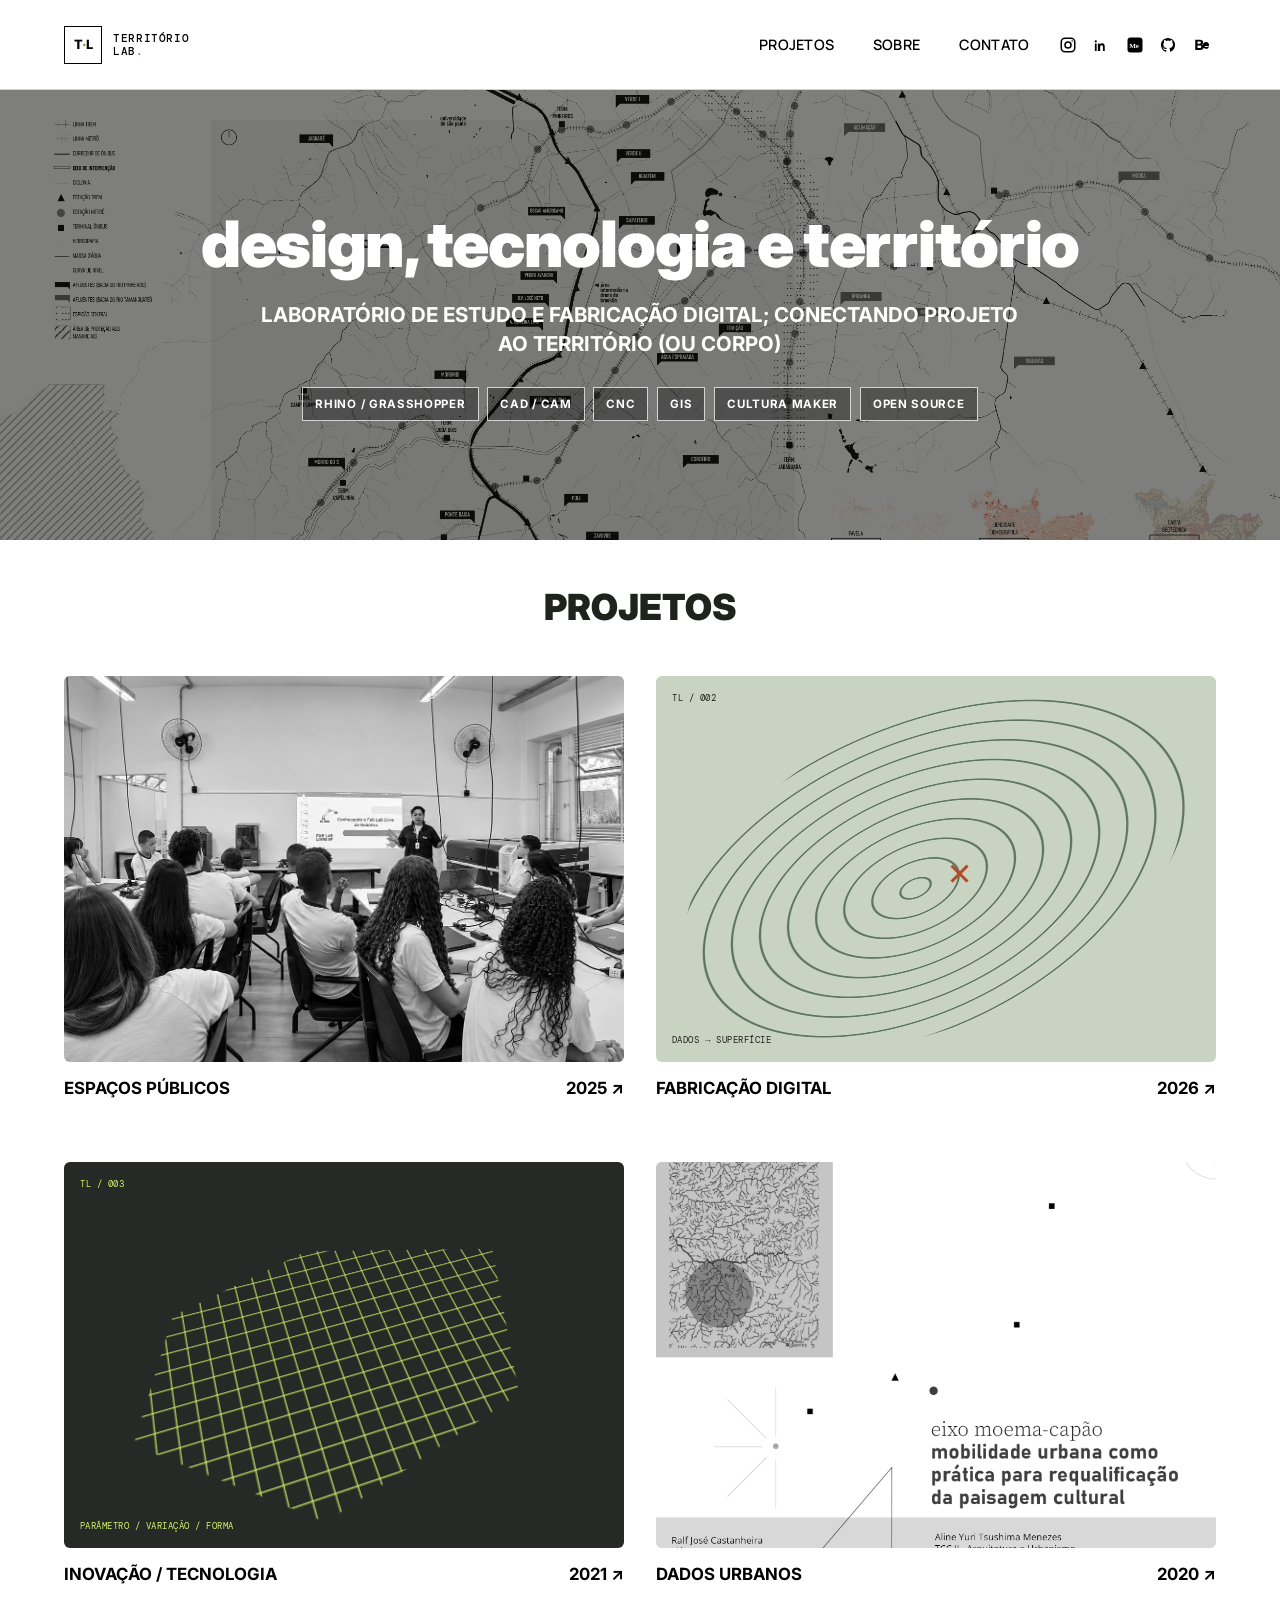
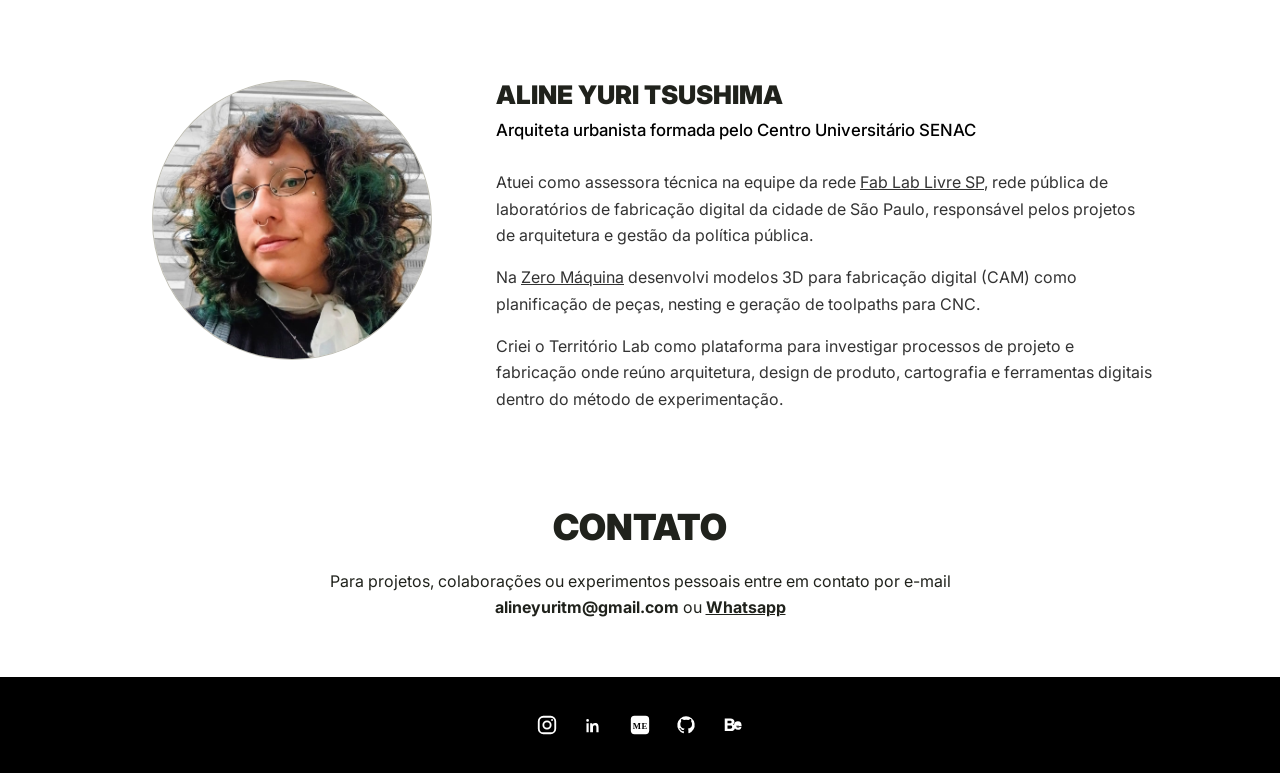
==== commit 8696a42d: "Restyle project pages, add TCC page and switch to white background Project pages follow mappinglab.m" ====
--- a/index.html
+++ b/index.html
@@ -70,20 +70,20 @@
            </a>
         </article>
         <article class="project-card" data-category="fabricação digital">
-          <a class="project-link" href="projetos/cartografias-fisicas.html" aria-label="Saiba mais sobre cartografias físicas">
+          <a class="project-link" href="projetos/fabricacao-cnc.html" aria-label="Saiba mais sobre cartografias físicas">
             <div class="project-art art-map"><span class="art-index">TL / 002</span><div class="map-rings"></div><span class="map-pin">×</span><span class="art-caption">DADOS → SUPERFÍCIE</span></div>
             <div class="project-meta"><span>FABRICAÇÃO DIGITAL</span><span>2026 ↗</span></div>
           </a>
         </article>
         <article class="project-card" data-category="inovação e tecnologia">
-          <a class="project-link" href="projetos/geometrias-parametricas.html" aria-label="Saiba mais sobre geometrias paramétricas">
+          <a class="project-link" href="projetos/inovacao-e-tecnologia.html" aria-label="Saiba mais sobre geometrias paramétricas">
             <div class="project-art art-parametric"><span class="art-index">TL / 003</span><div class="parametric-grid"></div><span class="art-caption">PARÂMETRO / VARIAÇÃO / FORMA</span></div>
             <div class="project-meta"><span>INOVAÇÃO / TECNOLOGIA</span><span>2021 ↗</span></div>
           </a>
         </article>
         <article class="project-card" data-category="dados urbanos">
-          <a class="project-link" href="projetos/ferramentas-abertas.html" aria-label="Saiba mais sobre ferramentas abertas">
-            <div class="project-art art-open"><span class="art-index">TL / 004</span><div class="open-symbol">{<span>;</span>}</div><span class="art-caption">DOCUMENTAR PARA COMPARTILHAR</span></div>
+          <a class="project-link" href="projetos/dados-e-territorio.html" aria-label="Saiba mais sobre o TCC Eixo Moema-Capão">
+            <div class="project-art project-image"><img src="imagens/eixo-moema-capao-capa.png" alt="Capa do TCC Eixo Moema-Capão"></div>
             <div class="project-meta"><span>DADOS URBANOS</span><span>2020 ↗</span></div>
            </a>
         </article>
--- a/style.css
+++ b/style.css
@@ -1,13 +1,14 @@
-@import url('https://fonts.googleapis.com/css2?family=DM+Mono:wght@400;500&family=Manrope:wght@400;500;600;700;800&display=swap');
+@import url('https://fonts.googleapis.com/css2?family=DM+Mono:wght@400;500&family=Inter:wght@400;500;700;900&family=Manrope:wght@400;500;600;700;800&display=swap');
 :root {
   --ink:#20221c;
-  --paper:#f2f1e9;
+  --paper:#fff;
   --paper-deep:#e6e5da;
   --lime:#d1f36a;
   --muted:#77796f;
   --line:rgba(32,34,28,.2);
   --mono:'DM Mono',monospace;
   --sans:'Manrope',Arial,sans-serif;
+  --inter:'Inter',Arial,sans-serif;
   --gutter:clamp(1.2rem,5vw,5.5rem);
 }
 * {
@@ -1047,6 +1048,25 @@
 .gallery-ratio-405 {
   --image-ratio:4.055;
 }
+/* Galeria em tamanho original (como no Medium): uma imagem por linha,
+   centralizada, sem ampliar além do tamanho do arquivo e sem cortes. */
+.gallery-natural {
+  align-items:center;
+  gap:2rem
+}
+.gallery-natural .gallery-image {
+  flex:none;
+  width:auto;
+  max-width:100%;
+  aspect-ratio:auto;
+  overflow:visible
+}
+.gallery-natural .gallery-image img {
+  width:auto;
+  max-width:100%;
+  height:auto;
+  object-fit:contain
+}
 .gallery-image img {
   display:block;
   width:100%;
@@ -1329,14 +1349,19 @@
   display:none
 }
 
-/* ===== Página inicial ===== */
+/* ===== Página inicial — tipografia e espaçamentos do mappinglab.me =====
+   Referência: textos em Inter; títulos de seção em Inter 900 maiúsculo,
+   ~36px, com 4rem de respiro; conteúdo em coluna de até 1024px. */
+body.home {
+  font-family:var(--inter)
+}
 .hero {
   width:100%;
   max-width:none;
   margin:0;
   padding:0;
-  min-height:calc(100vh - 90px);
-  min-height:calc(100svh - 90px);
+  min-height:50vh;
+  min-height:50svh;
   display:flex;
   flex-direction:column;
   justify-content:center;
@@ -1355,18 +1380,24 @@
   padding:0
 }
 .hero h1 {
-  font-size:clamp(2.2rem,5.5vw,4.6rem);
+  font-size:clamp(2.2rem,5vw,4rem);
   font-weight:800;
   letter-spacing:-.03em;
   line-height:1.08
 }
+body.home .hero h1 {
+  font-family:var(--inter);
+  font-weight:900;
+  letter-spacing:-.02em
+}
 .hero-description {
   max-width:760px;
-  margin:1.6rem auto 2rem;
-  font-size:clamp(.8rem,1.2vw,1rem);
+  margin:1.4rem auto 1.8rem;
+  font-family:var(--inter);
+  font-size:clamp(1rem,1.6vw,1.35rem);
   font-weight:700;
-  letter-spacing:.06em;
-  line-height:1.7;
+  letter-spacing:0;
+  line-height:1.4;
   text-transform:uppercase
 }
 .hero .about-tags {
@@ -1374,58 +1405,102 @@
   margin-top:0
 }
 .hero .about-tags span {
-  border-color:rgba(255,255,255,.55);
-  color:#fff
-}
-.section-title {
+  font-family:var(--inter);
+  font-size:.72rem;
+  font-weight:700;
+  letter-spacing:.06em;
+  color:#fff;
+  background:rgba(0,0,0,.35);
+  border-color:rgba(255,255,255,.75);
+  padding:.55rem .75rem
+}
+
+/* Títulos de seção (PROJETOS, CONTATO) */
+.section-title,
+body.home .contact-layout h2 {
   text-align:center;
-  font-size:clamp(1.6rem,3vw,2.4rem);
-  font-weight:800;
-  letter-spacing:.04em;
-  margin:0 0 clamp(2rem,4vw,3.5rem)
+  font-family:var(--inter);
+  font-size:2.25rem;
+  font-weight:900;
+  letter-spacing:0;
+  line-height:1.1;
+  text-transform:uppercase;
+  margin:0;
+  padding-block:3rem
+}
+
+/* Projetos */
+body.home .projects {
+  padding-block:0 3rem
 }
 body.home .project-art {
-  border-radius:10px
+  border-radius:6px
 }
 body.home .project-meta {
-  font-family:var(--sans);
-  font-size:1.1rem;
-  font-weight:600;
-  letter-spacing:.02em;
-  color:#000
+  font-family:var(--inter);
+  font-size:1.05rem;
+  font-weight:700;
+  letter-spacing:0;
+  color:#000;
+  margin-top:1rem
+}
+
+/* Sobre: coluna central de até 1024px, foto em 1/3 e texto em 2/3 */
+body.home .about {
+  max-width:calc(1024px + 2 * var(--gutter));
+  grid-template-columns:1fr 2fr;
+  gap:2.5rem;
+  align-items:start;
+  padding-block:3rem
+}
+body.home .about-index {
+  align-items:center;
+  justify-content:flex-start
+}
+body.home .about-photo {
+  width:100%;
+  max-width:280px;
+  margin:0
 }
 body.home .about-copy h2 {
-  font-size:clamp(1.8rem,3.4vw,2.8rem);
-  font-weight:800;
-  letter-spacing:.02em;
-  line-height:1.1;
-  margin:0 0 .6rem
+  font-family:var(--inter);
+  font-size:1.6rem;
+  font-weight:900;
+  letter-spacing:0;
+  line-height:1.15;
+  margin:0 0 .5rem
 }
 body.home .about-copy .about-role {
+  font-size:1.05rem;
+  font-weight:500;
+  color:#000;
+  margin:0 0 1.5rem
+}
+body.home .about-copy p {
   font-size:1rem;
-  font-weight:600;
-  color:#000;
-  margin:0 0 1.6rem
-}
-body.home .about-copy p {
-  font-size:.9rem;
-  line-height:1.7
+  line-height:1.65;
+  color:#333;
+  max-width:none
+}
+
+/* Contato: mesmo fundo do site */
+body.home .contact-section {
+  background:transparent;
+  padding-block:0 3.5rem
 }
 body.home .contact-layout {
   display:block;
   text-align:center
 }
 body.home .contact-layout h2 {
-  font-size:clamp(1.6rem,3vw,2.4rem);
-  font-weight:800;
-  letter-spacing:.04em;
-  margin:0 0 1.2rem
+  padding-top:2rem;
+  padding-bottom:1.25rem
 }
 body.home .contact-layout p {
   max-width:640px;
   margin:0 auto;
   font-size:1rem;
-  line-height:1.7
+  line-height:1.65
 }
 body.home .contact-link {
   display:inline;
@@ -1435,13 +1510,124 @@
   font-weight:700
 }
 @media(max-width:760px) {
-  .hero {
-    min-height:calc(100svh - 74px)
-  }
   .hero h1 {
     font-size:clamp(2rem,9vw,3rem)
   }
+  .section-title,
+  body.home .contact-layout h2 {
+    font-size:1.9rem;
+    padding-block:2.25rem
+  }
   body.home .project-meta {
     font-size:.95rem
   }
-}
+  body.home .about {
+    grid-template-columns:1fr;
+    gap:1.5rem;
+    padding-block:2rem
+  }
+  body.home .about-photo {
+    width:min(68vw,240px)
+  }
+  body.home .about-copy h2,
+  body.home .about-copy .about-role {
+    text-align:center
+  }
+}
+
+/* ===== Página de projeto (body.project-page) — referência: mappinglab.me/venezia-2018 =====
+   Título em Inter 500 maiúsculo, texto logo abaixo, galeria e, no fim,
+   só as informações (rótulo pequeno em maiúsculas + valor em texto simples). */
+body.project-page {
+  font-family:var(--inter)
+}
+.project-intro {
+  max-width:none;
+  padding:2rem 0 2.25rem
+}
+.project-intro h1 {
+  font-family:var(--inter);
+  font-size:clamp(1.6rem,3.2vw,2.25rem);
+  font-weight:700;
+  letter-spacing:0;
+  line-height:1.2;
+  text-transform:uppercase;
+  margin:0 0 1.25rem
+}
+.project-intro p {
+  font-size:1rem;
+  line-height:1.65;
+  color:#333;
+  margin:0
+}
+.project-page .gallery-filters {
+  margin-bottom:1rem
+}
+.project-page .detail-gallery {
+  margin-top:0;
+  margin-bottom:3rem
+}
+/* Composições provisórias no lugar das fotos (substituir por .gallery-image) */
+.gallery-placeholder {
+  flex:1 1 0;
+  min-width:0
+}
+.gallery-row>.gallery-placeholder:only-child {
+  aspect-ratio:2.7
+}
+@media(max-width:760px) {
+  .gallery-placeholder {
+    flex:none;
+    width:100%
+  }
+}
+.project-info {
+  display:grid;
+  grid-template-columns:repeat(4,minmax(0,1fr));
+  gap:1.5rem 2rem;
+  margin:0;
+  padding:2rem 0 4rem;
+  border-top:1px solid var(--line)
+}
+.project-info dt {
+  font-size:.875rem;
+  font-weight:500;
+  letter-spacing:.02em;
+  text-transform:uppercase;
+  color:var(--muted)
+}
+.project-info dd {
+  margin:.35rem 0 0;
+  font-size:1rem;
+  line-height:1.5
+}
+@media(max-width:760px) {
+  .project-intro {
+    padding:1.5rem 0 1.75rem
+  }
+  .project-info {
+    grid-template-columns:1fr 1fr;
+    padding-bottom:3rem
+  }
+}
+
+/* Epígrafe na apresentação do projeto */
+.project-epigraph {
+  margin:1.5rem 0 0;
+  padding-left:1.25rem;
+  border-left:2px solid var(--ink)
+}
+.project-epigraph p {
+  font-style:italic;
+  font-size:.95rem;
+  line-height:1.7;
+  color:#444
+}
+.project-epigraph cite {
+  display:block;
+  margin-top:.5rem;
+  font-style:normal;
+  font-size:.875rem;
+  font-weight:500;
+  color:var(--muted)
+}
